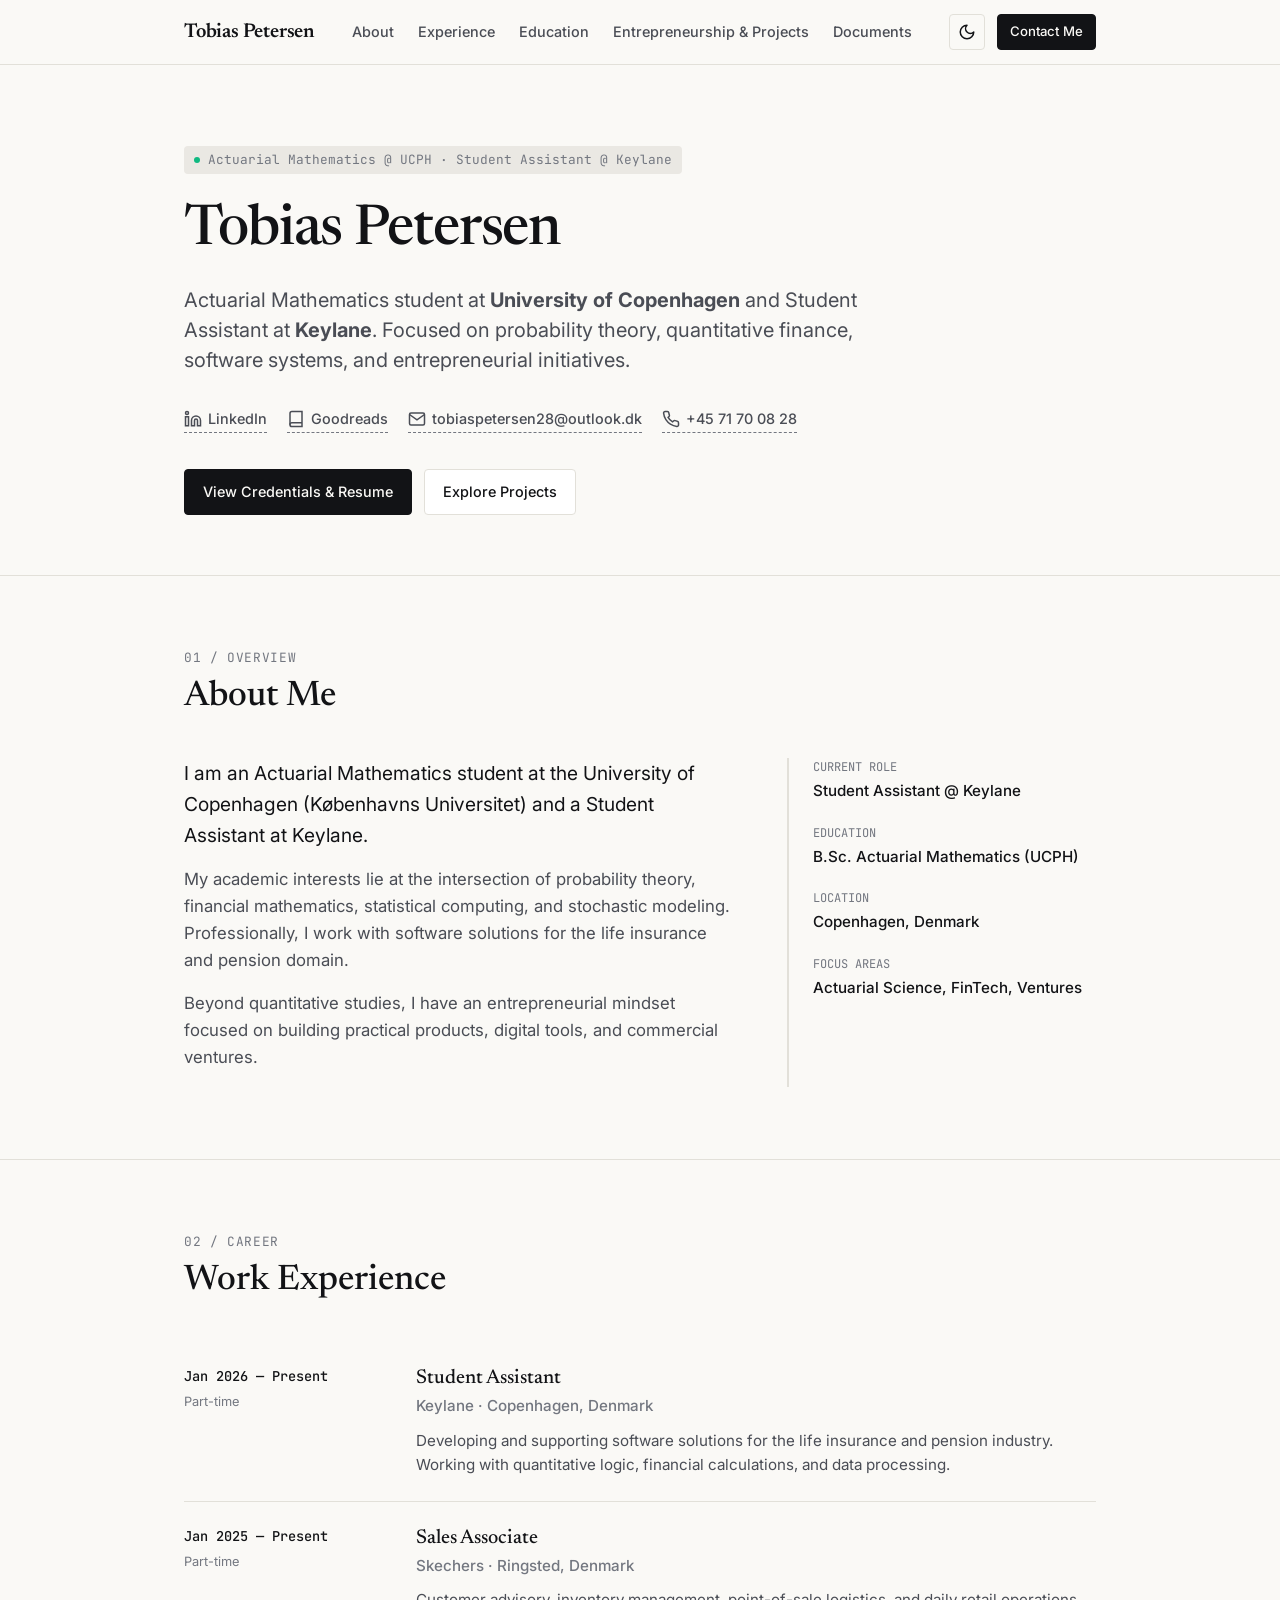
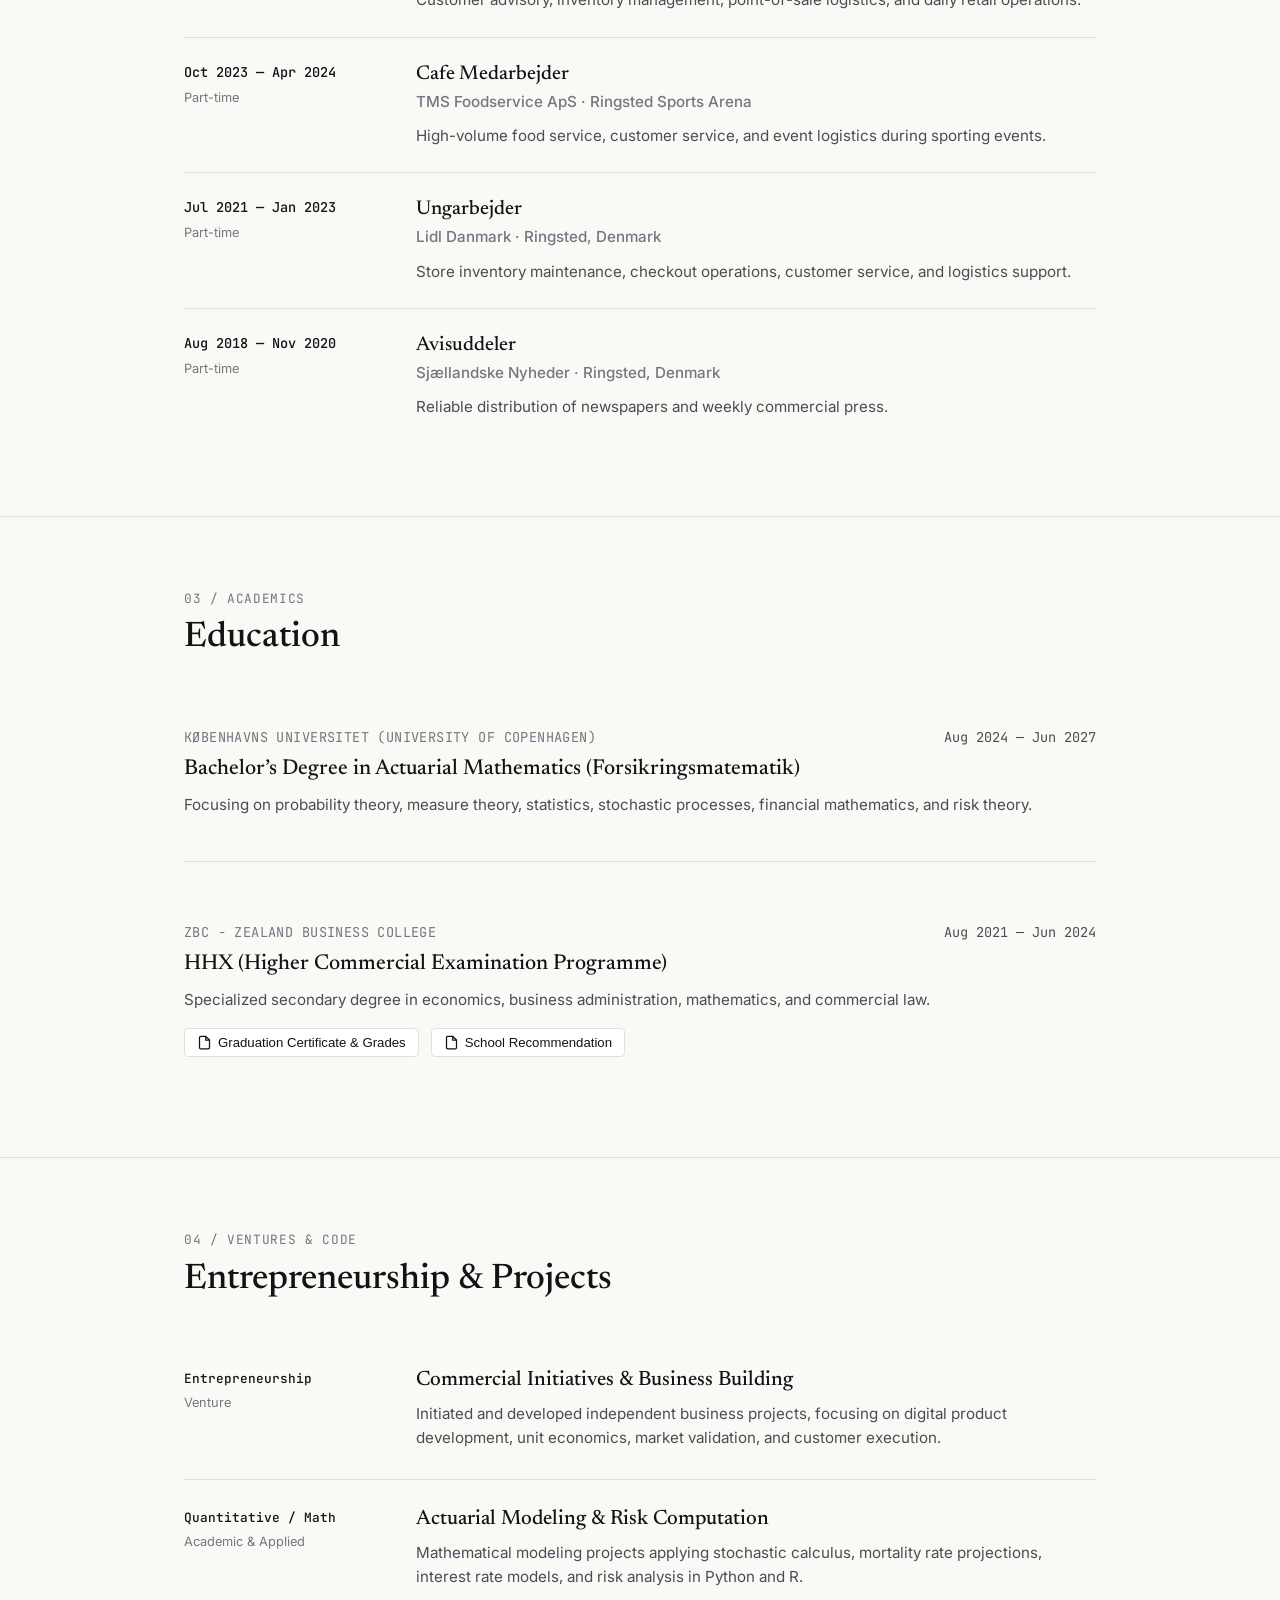
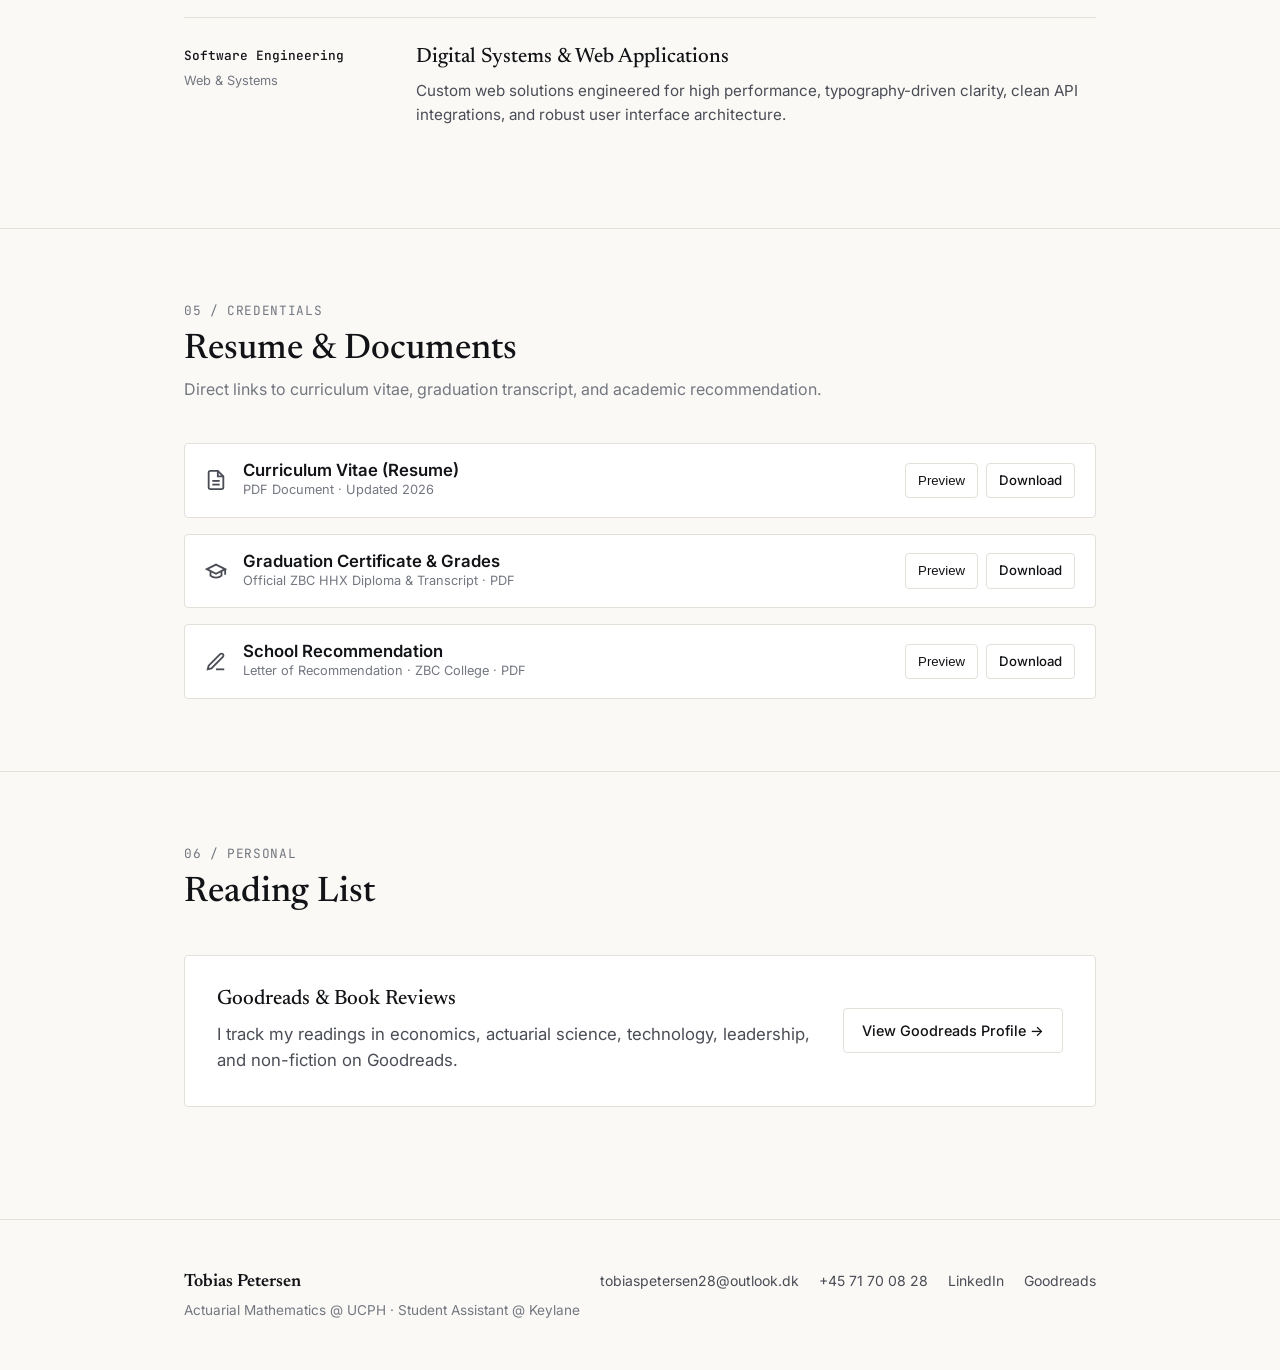
==== index.html @ 01fec4d8 "Build editorial personal website for Tobias Petersen" ====
<!DOCTYPE html>
<html lang="en" data-theme="light">
<head>
  <meta charset="UTF-8">
  <meta name="viewport" content="width=device-width, initial-scale=1.0">
  <title>Tobias Petersen — Actuarial Mathematics & Software</title>
  <meta name="description" content="Personal website of Tobias Petersen, Actuarial Mathematics student at University of Copenhagen and Student Assistant at Keylane.">
  
  <!-- Google Fonts: Inter for clean readable body/UI, Newsreader for editorial serif titles -->
  <link rel="preconnect" href="https://fonts.googleapis.com">
  <link rel="preconnect" href="https://fonts.gstatic.com" crossorigin>
  <link href="https://fonts.googleapis.com/css2?family=Inter:wght@300;400;500;600;700&family=Newsreader:ital,opsz,wght@0,6..72,400;0,6..72,500;1,6..72,400&family=JetBrains+Mono:wght@400;500&display=swap" rel="stylesheet">
  
  <link rel="stylesheet" href="styles.css">
</head>
<body>

  <!-- Navigation Bar -->
  <header class="site-header">
    <div class="container header-container">
      <a href="#hero" class="site-logo">Tobias Petersen</a>
      
      <nav class="site-nav">
        <a href="#about">About</a>
        <a href="#experience">Experience</a>
        <a href="#education">Education</a>
        <a href="#projects">Entrepreneurship &amp; Projects</a>
        <a href="#documents">Documents</a>
      </nav>

      <div class="header-actions">
        <button id="theme-toggle" class="btn-theme-toggle" aria-label="Toggle theme">
          <svg class="sun-icon" xmlns="http://www.w3.org/2000/svg" width="18" height="18" viewBox="0 0 24 24" fill="none" stroke="currentColor" stroke-width="2" stroke-linecap="round" stroke-linejoin="round"><circle cx="12" cy="12" r="4"/><path d="M12 2v2"/><path d="M12 20v2"/><path d="m4.93 4.93 1.41 1.41"/><path d="m17.66 17.66 1.41 1.41"/><path d="M2 12h2"/><path d="M20 12h2"/><path d="m6.34 17.66-1.41 1.41"/><path d="m19.07 4.93-1.41 1.41"/></svg>
          <svg class="moon-icon" xmlns="http://www.w3.org/2000/svg" width="18" height="18" viewBox="0 0 24 24" fill="none" stroke="currentColor" stroke-width="2" stroke-linecap="round" stroke-linejoin="round"><path d="M12 3a6 6 0 0 0 9 9 9 9 0 1 1-9-9Z"/></svg>
        </button>
        <a href="mailto:tobiaspetersen28@outlook.dk" class="btn btn-primary btn-sm">Contact Me</a>
      </div>
    </div>
  </header>

  <main>
    <!-- Hero Section -->
    <section id="hero" class="hero-section">
      <div class="container">
        <div class="hero-content">
          <div class="status-pill">
            <span class="status-dot"></span>
            Actuarial Mathematics @ UCPH · Student Assistant @ Keylane
          </div>
          <h1 class="hero-title">Tobias Petersen</h1>
          <p class="hero-subtitle">
            Actuarial Mathematics student at <strong>University of Copenhagen</strong> and Student Assistant at <strong>Keylane</strong>. 
            Focused on probability theory, quantitative finance, software systems, and entrepreneurial initiatives.
          </p>

          <div class="hero-links">
            <a href="https://www.linkedin.com/in/tap2005/" target="_blank" rel="noopener" class="link-item">
              <svg width="18" height="18" viewBox="0 0 24 24" fill="none" stroke="currentColor" stroke-width="2"><path d="M16 8a6 6 0 0 1 6 6v7h-4v-7a2 2 0 0 0-2-2 2 2 0 0 0-2 2v7h-4v-7a6 6 0 0 1 6-6z"/><rect x="2" y="9" width="4" height="12"/><circle cx="4" cy="4" r="2"/></svg>
              <span>LinkedIn</span>
            </a>
            <a href="https://www.goodreads.com/user/show/187168328-tobias-petersen" target="_blank" rel="noopener" class="link-item">
              <svg width="18" height="18" viewBox="0 0 24 24" fill="none" stroke="currentColor" stroke-width="2"><path d="M4 19.5A2.5 2.5 0 0 1 6.5 17H20"/><path d="M6.5 2H20v20H6.5A2.5 2.5 0 0 1 4 19.5v-15A2.5 2.5 0 0 1 6.5 2z"/></svg>
              <span>Goodreads</span>
            </a>
            <a href="mailto:tobiaspetersen28@outlook.dk" class="link-item">
              <svg width="18" height="18" viewBox="0 0 24 24" fill="none" stroke="currentColor" stroke-width="2"><path d="M4 4h16c1.1 0 2 .9 2 2v12c0 1.1-.9 2-2 2H4c-1.1 0-2-.9-2-2V6c0-1.1.9-2 2-2z"/><polyline points="22,6 12,13 2,6"/></svg>
              <span>tobiaspetersen28@outlook.dk</span>
            </a>
            <a href="tel:+4571700828" class="link-item">
              <svg width="18" height="18" viewBox="0 0 24 24" fill="none" stroke="currentColor" stroke-width="2"><path d="M22 16.92v3a2 2 0 0 1-2.18 2 19.79 19.79 0 0 1-8.63-3.07 19.5 19.5 0 0 1-6-6 19.79 19.79 0 0 1-3.07-8.67A2 2 0 0 1 4.11 2h3a2 2 0 0 1 2 1.72 12.84 12.84 0 0 0 .7 2.81 2 2 0 0 1-.45 2.11L8.09 9.91a16 16 0 0 0 6 6l1.27-1.27a2 2 0 0 1 2.11-.45 12.84 12.84 0 0 0 2.81.7A2 2 0 0 1 22 16.92z"/></svg>
              <span>+45 71 70 08 28</span>
            </a>
          </div>

          <div class="hero-actions">
            <a href="#documents" class="btn btn-primary">View Credentials &amp; Resume</a>
            <a href="#projects" class="btn btn-secondary">Explore Projects</a>
          </div>
        </div>
      </div>
    </section>

    <!-- About Section -->
    <section id="about" class="section border-top">
      <div class="container">
        <div class="section-header">
          <span class="section-label">01 / Overview</span>
          <h2 class="section-title">About Me</h2>
        </div>
        <div class="about-grid">
          <div class="about-text">
            <p class="lead">
              I am an Actuarial Mathematics student at the University of Copenhagen (Københavns Universitet) and a Student Assistant at Keylane.
            </p>
            <p>
              My academic interests lie at the intersection of probability theory, financial mathematics, statistical computing, and stochastic modeling. Professionally, I work with software solutions for the life insurance and pension domain.
            </p>
            <p>
              Beyond quantitative studies, I have an entrepreneurial mindset focused on building practical products, digital tools, and commercial ventures.
            </p>
          </div>
          <div class="about-highlights">
            <div class="highlight-item">
              <span class="highlight-label">Current Role</span>
              <span class="highlight-value">Student Assistant @ Keylane</span>
            </div>
            <div class="highlight-item">
              <span class="highlight-label">Education</span>
              <span class="highlight-value">B.Sc. Actuarial Mathematics (UCPH)</span>
            </div>
            <div class="highlight-item">
              <span class="highlight-label">Location</span>
              <span class="highlight-value">Copenhagen, Denmark</span>
            </div>
            <div class="highlight-item">
              <span class="highlight-label">Focus Areas</span>
              <span class="highlight-value">Actuarial Science, FinTech, Ventures</span>
            </div>
          </div>
        </div>
      </div>
    </section>

    <!-- Experience Section -->
    <section id="experience" class="section border-top">
      <div class="container">
        <div class="section-header">
          <span class="section-label">02 / Career</span>
          <h2 class="section-title">Work Experience</h2>
        </div>

        <div class="timeline">
          
          <div class="timeline-item">
            <div class="timeline-meta">
              <span class="timeline-date">Jan 2026 — Present</span>
              <span class="timeline-type">Part-time</span>
            </div>
            <div class="timeline-content">
              <h3 class="timeline-role">Student Assistant</h3>
              <div class="timeline-company">Keylane · Copenhagen, Denmark</div>
              <p class="timeline-desc">
                Developing and supporting software solutions for the life insurance and pension industry. Working with quantitative logic, financial calculations, and data processing.
              </p>
            </div>
          </div>

          <div class="timeline-item">
            <div class="timeline-meta">
              <span class="timeline-date">Jan 2025 — Present</span>
              <span class="timeline-type">Part-time</span>
            </div>
            <div class="timeline-content">
              <h3 class="timeline-role">Sales Associate</h3>
              <div class="timeline-company">Skechers · Ringsted, Denmark</div>
              <p class="timeline-desc">
                Customer advisory, inventory management, point-of-sale logistics, and daily retail operations.
              </p>
            </div>
          </div>

          <div class="timeline-item">
            <div class="timeline-meta">
              <span class="timeline-date">Oct 2023 — Apr 2024</span>
              <span class="timeline-type">Part-time</span>
            </div>
            <div class="timeline-content">
              <h3 class="timeline-role">Cafe Medarbejder</h3>
              <div class="timeline-company">TMS Foodservice ApS · Ringsted Sports Arena</div>
              <p class="timeline-desc">
                High-volume food service, customer service, and event logistics during sporting events.
              </p>
            </div>
          </div>

          <div class="timeline-item">
            <div class="timeline-meta">
              <span class="timeline-date">Jul 2021 — Jan 2023</span>
              <span class="timeline-type">Part-time</span>
            </div>
            <div class="timeline-content">
              <h3 class="timeline-role">Ungarbejder</h3>
              <div class="timeline-company">Lidl Danmark · Ringsted, Denmark</div>
              <p class="timeline-desc">
                Store inventory maintenance, checkout operations, customer service, and logistics support.
              </p>
            </div>
          </div>

          <div class="timeline-item">
            <div class="timeline-meta">
              <span class="timeline-date">Aug 2018 — Nov 2020</span>
              <span class="timeline-type">Part-time</span>
            </div>
            <div class="timeline-content">
              <h3 class="timeline-role">Avisuddeler</h3>
              <div class="timeline-company">Sjællandske Nyheder · Ringsted, Denmark</div>
              <p class="timeline-desc">
                Reliable distribution of newspapers and weekly commercial press.
              </p>
            </div>
          </div>

        </div>
      </div>
    </section>

    <!-- Education Section -->
    <section id="education" class="section border-top">
      <div class="container">
        <div class="section-header">
          <span class="section-label">03 / Academics</span>
          <h2 class="section-title">Education</h2>
        </div>

        <div class="education-grid">
          
          <div class="edu-card">
            <div class="edu-header">
              <div class="edu-institution">Københavns Universitet (University of Copenhagen)</div>
              <span class="edu-date">Aug 2024 — Jun 2027</span>
            </div>
            <h3 class="edu-degree">Bachelor’s Degree in Actuarial Mathematics (Forsikringsmatematik)</h3>
            <p class="edu-desc">
              Focusing on probability theory, measure theory, statistics, stochastic processes, financial mathematics, and risk theory.
            </p>
          </div>

          <div class="edu-card">
            <div class="edu-header">
              <div class="edu-institution">ZBC - Zealand Business College</div>
              <span class="edu-date">Aug 2021 — Jun 2024</span>
            </div>
            <h3 class="edu-degree">HHX (Higher Commercial Examination Programme)</h3>
            <p class="edu-desc">
              Specialized secondary degree in economics, business administration, mathematics, and commercial law.
            </p>
            <div class="edu-attachments">
              <button onclick="openDocumentModal('graduation-certificate')" class="doc-badge">
                <svg width="15" height="15" viewBox="0 0 24 24" fill="none" stroke="currentColor" stroke-width="2"><path d="M14 2H6a2 2 0 0 0-2 2v16a2 2 0 0 0 2 2h12a2 2 0 0 0 2-2V8z"/><polyline points="14 2 14 8 20 8"/></svg>
                <span>Graduation Certificate &amp; Grades</span>
              </button>
              <button onclick="openDocumentModal('school-recommendation')" class="doc-badge">
                <svg width="15" height="15" viewBox="0 0 24 24" fill="none" stroke="currentColor" stroke-width="2"><path d="M14 2H6a2 2 0 0 0-2 2v16a2 2 0 0 0 2 2h12a2 2 0 0 0 2-2V8z"/><polyline points="14 2 14 8 20 8"/></svg>
                <span>School Recommendation</span>
              </button>
            </div>
          </div>

        </div>
      </div>
    </section>

    <!-- Entrepreneurship & Projects Section -->
    <section id="projects" class="section border-top">
      <div class="container">
        <div class="section-header">
          <span class="section-label">04 / Ventures &amp; Code</span>
          <h2 class="section-title">Entrepreneurship &amp; Projects</h2>
        </div>

        <div class="projects-list">
          
          <article class="project-row">
            <div class="project-meta">
              <span class="project-tag">Entrepreneurship</span>
              <span class="project-year">Venture</span>
            </div>
            <div class="project-body">
              <h3 class="project-title">Commercial Initiatives &amp; Business Building</h3>
              <p class="project-desc">
                Initiated and developed independent business projects, focusing on digital product development, unit economics, market validation, and customer execution.
              </p>
            </div>
          </article>

          <article class="project-row">
            <div class="project-meta">
              <span class="project-tag">Quantitative / Math</span>
              <span class="project-year">Academic &amp; Applied</span>
            </div>
            <div class="project-body">
              <h3 class="project-title">Actuarial Modeling &amp; Risk Computation</h3>
              <p class="project-desc">
                Mathematical modeling projects applying stochastic calculus, mortality rate projections, interest rate models, and risk analysis in Python and R.
              </p>
            </div>
          </article>

          <article class="project-row">
            <div class="project-meta">
              <span class="project-tag">Software Engineering</span>
              <span class="project-year">Web &amp; Systems</span>
            </div>
            <div class="project-body">
              <h3 class="project-title">Digital Systems &amp; Web Applications</h3>
              <p class="project-desc">
                Custom web solutions engineered for high performance, typography-driven clarity, clean API integrations, and robust user interface architecture.
              </p>
            </div>
          </article>

        </div>
      </div>
    </section>

    <!-- Documents & Downloads Section -->
    <section id="documents" class="section border-top">
      <div class="container">
        <div class="section-header">
          <span class="section-label">05 / Credentials</span>
          <h2 class="section-title">Resume &amp; Documents</h2>
          <p class="section-subtitle">Direct links to curriculum vitae, graduation transcript, and academic recommendation.</p>
        </div>

        <div class="documents-grid">
          
          <div class="document-item">
            <div class="doc-icon">
              <svg width="22" height="22" viewBox="0 0 24 24" fill="none" stroke="currentColor" stroke-width="2"><path d="M14 2H6a2 2 0 0 0-2 2v16a2 2 0 0 0 2 2h12a2 2 0 0 0 2-2V8z"/><polyline points="14 2 14 8 20 8"/><line x1="16" y1="13" x2="8" y2="13"/><line x1="16" y1="17" x2="8" y2="17"/></svg>
            </div>
            <div class="doc-info">
              <h3 class="doc-title">Curriculum Vitae (Resume)</h3>
              <p class="doc-meta">PDF Document · Updated 2026</p>
            </div>
            <div class="doc-actions">
              <button onclick="openDocumentModal('resume')" class="btn btn-secondary btn-sm">Preview</button>
              <a href="documents/resume.pdf" download class="btn btn-outline btn-sm">Download</a>
            </div>
          </div>

          <div class="document-item">
            <div class="doc-icon">
              <svg width="22" height="22" viewBox="0 0 24 24" fill="none" stroke="currentColor" stroke-width="2"><path d="M22 10v6M2 10l10-5 10 5-10 5z"/><path d="M6 12v5c3 3 9 3 12 0v-5"/></svg>
            </div>
            <div class="doc-info">
              <h3 class="doc-title">Graduation Certificate &amp; Grades</h3>
              <p class="doc-meta">Official ZBC HHX Diploma &amp; Transcript · PDF</p>
            </div>
            <div class="doc-actions">
              <button onclick="openDocumentModal('graduation-certificate')" class="btn btn-secondary btn-sm">Preview</button>
              <a href="documents/graduation-certificate.pdf" download class="btn btn-outline btn-sm">Download</a>
            </div>
          </div>

          <div class="document-item">
            <div class="doc-icon">
              <svg width="22" height="22" viewBox="0 0 24 24" fill="none" stroke="currentColor" stroke-width="2"><path d="M12 20h9"/><path d="M16.5 3.5a2.121 2.121 0 0 1 3 3L7 19l-4 1 1-4L16.5 3.5z"/></svg>
            </div>
            <div class="doc-info">
              <h3 class="doc-title">School Recommendation</h3>
              <p class="doc-meta">Letter of Recommendation · ZBC College · PDF</p>
            </div>
            <div class="doc-actions">
              <button onclick="openDocumentModal('school-recommendation')" class="btn btn-secondary btn-sm">Preview</button>
              <a href="documents/recommendation.pdf" download class="btn btn-outline btn-sm">Download</a>
            </div>
          </div>

        </div>
      </div>
    </section>

    <!-- Reading / Goodreads Section -->
    <section id="reading" class="section border-top">
      <div class="container">
        <div class="section-header">
          <span class="section-label">06 / Personal</span>
          <h2 class="section-title">Reading List</h2>
        </div>
        <div class="reading-box">
          <div class="reading-content">
            <h3 class="reading-heading">Goodreads &amp; Book Reviews</h3>
            <p>
              I track my readings in economics, actuarial science, technology, leadership, and non-fiction on Goodreads.
            </p>
          </div>
          <a href="https://www.goodreads.com/user/show/187168328-tobias-petersen" target="_blank" rel="noopener" class="btn btn-secondary">
            View Goodreads Profile &rarr;
          </a>
        </div>
      </div>
    </section>
  </main>

  <!-- Footer -->
  <footer class="site-footer border-top">
    <div class="container footer-container">
      <div class="footer-left">
        <span class="footer-brand">Tobias Petersen</span>
        <span class="footer-sub">Actuarial Mathematics @ UCPH · Student Assistant @ Keylane</span>
      </div>
      <div class="footer-right">
        <a href="mailto:tobiaspetersen28@outlook.dk">tobiaspetersen28@outlook.dk</a>
        <a href="tel:+4571700828">+45 71 70 08 28</a>
        <a href="https://www.linkedin.com/in/tap2005/" target="_blank" rel="noopener">LinkedIn</a>
        <a href="https://www.goodreads.com/user/show/187168328-tobias-petersen" target="_blank" rel="noopener">Goodreads</a>
      </div>
    </div>
  </footer>

  <!-- Document Preview Modal -->
  <div id="document-modal" class="modal" aria-hidden="true">
    <div class="modal-overlay" onclick="closeDocumentModal()"></div>
    <div class="modal-content">
      <div class="modal-header">
        <h3 id="modal-title" class="modal-title">Document Preview</h3>
        <button onclick="closeDocumentModal()" class="modal-close" aria-label="Close modal">&times;</button>
      </div>
      <div class="modal-body">
        <div id="modal-viewer" class="modal-viewer">
          <!-- Dynamically populated iframe or preview message -->
        </div>
      </div>
      <div class="modal-footer">
        <a id="modal-download-btn" href="#" download class="btn btn-primary btn-sm">Download PDF</a>
        <button onclick="closeDocumentModal()" class="btn btn-secondary btn-sm">Close</button>
      </div>
    </div>
  </div>

  <script src="main.js"></script>
</body>
</html>
---- styles.css ----
/* ==========================================================================
   Tobias Petersen — Personal Website Styles
   Editorial / Minimalist Aesthetic System
   Strictly no gradients, no purple hues, no heavy card grids.
   ========================================================================== */

:root {
  /* Color Palette — Light Mode (Warm, clean editorial paper theme) */
  --bg-primary: #FAF9F6;
  --bg-surface: #FFFFFF;
  --bg-hover: #F0EEEA;
  
  --text-primary: #121316;
  --text-secondary: #4A4D55;
  --text-muted: #737780;
  
  --border-color: #E2E0D9;
  --border-strong: #121316;
  
  --accent-color: #121316;
  --accent-bg: #EAE8E3;

  /* Typography */
  --font-sans: 'Inter', -apple-system, BlinkMacSystemFont, "Segoe UI", Roboto, sans-serif;
  --font-serif: 'Newsreader', Georgia, serif;
  --font-mono: 'JetBrains Mono', monospace;

  /* Transitions & Radii */
  --radius-sm: 4px;
  --radius-md: 6px;
  --transition-fast: 0.15s ease;
}

[data-theme="dark"] {
  /* Color Palette — Dark Mode (Deep charcoal slate theme) */
  --bg-primary: #0F1012;
  --bg-surface: #17191C;
  --bg-hover: #212429;
  
  --text-primary: #F3F4F6;
  --text-secondary: #9CA3AF;
  --text-muted: #6B7280;
  
  --border-color: #272A30;
  --border-strong: #E5E7EB;
  
  --accent-color: #FFFFFF;
  --accent-bg: #272A30;
}

/* Reset & Base Setup */
*, *::before, *::after {
  box-sizing: border-box;
  margin: 0;
  padding: 0;
}

html {
  scroll-behavior: smooth;
  font-size: 16px;
}

body {
  background-color: var(--bg-primary);
  color: var(--text-primary);
  font-family: var(--font-sans);
  line-height: 1.6;
  -webkit-font-smoothing: antialiased;
  -moz-osx-font-smoothing: grayscale;
}

/* Layout Container */
.container {
  max-width: 960px;
  margin: 0 auto;
  padding: 0 24px;
}

/* Typography Base */
h1, h2, h3, h4 {
  font-family: var(--font-serif);
  color: var(--text-primary);
  font-weight: 500;
  line-height: 1.2;
}

p {
  color: var(--text-secondary);
  font-size: 1.05rem;
}

a {
  color: inherit;
  text-decoration: none;
  transition: color var(--transition-fast);
}

/* Site Header */
.site-header {
  position: sticky;
  top: 0;
  z-index: 100;
  background-color: var(--bg-primary);
  border-bottom: 1px solid var(--border-color);
  backdrop-filter: blur(8px);
}

.header-container {
  display: flex;
  align-items: center;
  justify-content: space-between;
  height: 64px;
}

.site-logo {
  font-family: var(--font-serif);
  font-size: 1.25rem;
  font-weight: 600;
  letter-spacing: -0.01em;
}

.site-nav {
  display: flex;
  gap: 24px;
}

.site-nav a {
  font-size: 0.9rem;
  font-weight: 500;
  color: var(--text-secondary);
}

.site-nav a:hover {
  color: var(--text-primary);
}

.header-actions {
  display: flex;
  align-items: center;
  gap: 12px;
}

.btn-theme-toggle {
  background: none;
  border: 1px solid var(--border-color);
  border-radius: var(--radius-sm);
  color: var(--text-primary);
  width: 36px;
  height: 36px;
  display: flex;
  align-items: center;
  justify-content: center;
  cursor: pointer;
  transition: background-color var(--transition-fast);
}

.btn-theme-toggle:hover {
  background-color: var(--bg-hover);
}

[data-theme="light"] .moon-icon { display: block; }
[data-theme="light"] .sun-icon { display: none; }
[data-theme="dark"] .sun-icon { display: block; }
[data-theme="dark"] .moon-icon { display: none; }

/* Buttons */
.btn {
  display: inline-flex;
  align-items: center;
  justify-content: center;
  padding: 10px 18px;
  font-size: 0.9rem;
  font-weight: 500;
  border-radius: var(--radius-sm);
  cursor: pointer;
  transition: all var(--transition-fast);
  text-decoration: none;
  gap: 8px;
}

.btn-sm {
  padding: 6px 12px;
  font-size: 0.825rem;
}

.btn-primary {
  background-color: var(--text-primary);
  color: var(--bg-primary);
  border: 1px solid var(--text-primary);
}

.btn-primary:hover {
  opacity: 0.9;
}

.btn-secondary {
  background-color: var(--bg-surface);
  color: var(--text-primary);
  border: 1px solid var(--border-color);
}

.btn-secondary:hover {
  background-color: var(--bg-hover);
  border-color: var(--text-muted);
}

.btn-outline {
  background: transparent;
  color: var(--text-primary);
  border: 1px solid var(--border-color);
}

.btn-outline:hover {
  border-color: var(--text-primary);
}

/* Hero Section */
.hero-section {
  padding: 80px 0 60px 0;
}

.status-pill {
  display: inline-flex;
  align-items: center;
  gap: 8px;
  font-family: var(--font-mono);
  font-size: 0.8rem;
  color: var(--text-muted);
  background-color: var(--accent-bg);
  padding: 4px 10px;
  border-radius: var(--radius-sm);
  margin-bottom: 24px;
}

.status-dot {
  width: 6px;
  height: 6px;
  border-radius: 50%;
  background-color: #10B981;
}

.hero-title {
  font-size: 3.5rem;
  font-weight: 500;
  letter-spacing: -0.02em;
  margin-bottom: 20px;
}

.hero-subtitle {
  font-size: 1.25rem;
  color: var(--text-secondary);
  max-width: 680px;
  line-height: 1.5;
  margin-bottom: 32px;
}

.hero-links {
  display: flex;
  flex-wrap: wrap;
  gap: 20px;
  margin-bottom: 36px;
}

.link-item {
  display: inline-flex;
  align-items: center;
  gap: 6px;
  font-size: 0.9rem;
  font-weight: 500;
  color: var(--text-secondary);
  border-bottom: 1px dashed var(--text-muted);
  padding-bottom: 2px;
}

.link-item:hover {
  color: var(--text-primary);
  border-bottom-style: solid;
}

.hero-actions {
  display: flex;
  gap: 12px;
}

/* Sections General */
.section {
  padding: 72px 0;
}

.border-top {
  border-top: 1px solid var(--border-color);
}

.section-header {
  margin-bottom: 40px;
}

.section-label {
  font-family: var(--font-mono);
  font-size: 0.8rem;
  text-transform: uppercase;
  letter-spacing: 0.05em;
  color: var(--text-muted);
  display: block;
  margin-bottom: 8px;
}

.section-title {
  font-size: 2.2rem;
}

.section-subtitle {
  color: var(--text-muted);
  font-size: 1rem;
  margin-top: 6px;
}

/* About Grid */
.about-grid {
  display: grid;
  grid-template-columns: 1.8fr 1fr;
  gap: 48px;
}

.about-text .lead {
  font-size: 1.2rem;
  color: var(--text-primary);
  font-weight: 400;
  margin-bottom: 16px;
}

.about-text p {
  margin-bottom: 16px;
}

.about-highlights {
  border-left: 2px solid var(--border-color);
  padding-left: 24px;
  display: flex;
  flex-direction: column;
  gap: 20px;
}

.highlight-item {
  display: flex;
  flex-direction: column;
}

.highlight-label {
  font-family: var(--font-mono);
  font-size: 0.75rem;
  text-transform: uppercase;
  color: var(--text-muted);
}

.highlight-value {
  font-size: 0.95rem;
  font-weight: 500;
  color: var(--text-primary);
  margin-top: 2px;
}

/* Timeline (Work Experience) */
.timeline {
  display: flex;
  flex-direction: column;
}

.timeline-item {
  display: grid;
  grid-template-columns: 200px 1fr;
  gap: 32px;
  padding: 24px 0;
  border-bottom: 1px solid var(--border-color);
}

.timeline-item:last-child {
  border-bottom: none;
}

.timeline-meta {
  display: flex;
  flex-direction: column;
}

.timeline-date {
  font-family: var(--font-mono);
  font-size: 0.85rem;
  color: var(--text-primary);
  font-weight: 500;
}

.timeline-type {
  font-size: 0.8rem;
  color: var(--text-muted);
  margin-top: 4px;
}

.timeline-role {
  font-size: 1.25rem;
  font-weight: 500;
  margin-bottom: 4px;
}

.timeline-company {
  font-size: 0.95rem;
  font-weight: 500;
  color: var(--text-muted);
  margin-bottom: 10px;
}

.timeline-desc {
  font-size: 0.95rem;
}

/* Education Grid */
.education-grid {
  display: flex;
  flex-direction: column;
  gap: 32px;
}

.edu-card {
  padding: 28px 0;
  border-bottom: 1px solid var(--border-color);
}

.edu-card:last-child {
  border-bottom: none;
}

.edu-header {
  display: flex;
  justify-content: space-between;
  align-items: baseline;
  margin-bottom: 8px;
}

.edu-institution {
  font-family: var(--font-mono);
  font-size: 0.85rem;
  color: var(--text-muted);
  text-transform: uppercase;
  letter-spacing: 0.03em;
}

.edu-date {
  font-family: var(--font-mono);
  font-size: 0.85rem;
  color: var(--text-secondary);
}

.edu-degree {
  font-size: 1.35rem;
  margin-bottom: 10px;
}

.edu-desc {
  font-size: 0.95rem;
  margin-bottom: 16px;
}

.edu-attachments {
  display: flex;
  gap: 12px;
  flex-wrap: wrap;
}

.doc-badge {
  display: inline-flex;
  align-items: center;
  gap: 6px;
  font-size: 0.825rem;
  font-weight: 500;
  background-color: var(--bg-surface);
  border: 1px solid var(--border-color);
  padding: 6px 12px;
  border-radius: var(--radius-sm);
  cursor: pointer;
  color: var(--text-primary);
  transition: border-color var(--transition-fast);
}

.doc-badge:hover {
  border-color: var(--text-primary);
}

/* Projects Section (Minimal Editorial Rows) */
.projects-list {
  display: flex;
  flex-direction: column;
}

.project-row {
  display: grid;
  grid-template-columns: 200px 1fr;
  gap: 32px;
  padding: 28px 0;
  border-bottom: 1px solid var(--border-color);
}

.project-row:last-child {
  border-bottom: none;
}

.project-meta {
  display: flex;
  flex-direction: column;
}

.project-tag {
  font-family: var(--font-mono);
  font-size: 0.8rem;
  color: var(--text-primary);
  font-weight: 500;
}

.project-year {
  font-size: 0.8rem;
  color: var(--text-muted);
  margin-top: 4px;
}

.project-title {
  font-size: 1.3rem;
  margin-bottom: 8px;
}

.project-desc {
  font-size: 0.95rem;
}

/* Documents Grid */
.documents-grid {
  display: flex;
  flex-direction: column;
  gap: 16px;
}

.document-item {
  display: flex;
  align-items: center;
  justify-content: space-between;
  background-color: var(--bg-surface);
  border: 1px solid var(--border-color);
  padding: 16px 20px;
  border-radius: var(--radius-sm);
}

.doc-icon {
  color: var(--text-secondary);
  display: flex;
  align-items: center;
  margin-right: 16px;
}

.doc-info {
  flex-grow: 1;
}

.doc-title {
  font-size: 1.05rem;
  font-family: var(--font-sans);
  font-weight: 600;
}

.doc-meta {
  font-size: 0.8rem;
  color: var(--text-muted);
}

.doc-actions {
  display: flex;
  gap: 8px;
}

/* Reading Box */
.reading-box {
  display: flex;
  align-items: center;
  justify-content: space-between;
  background-color: var(--bg-surface);
  border: 1px solid var(--border-color);
  padding: 32px;
  border-radius: var(--radius-sm);
}

.reading-content {
  max-width: 600px;
}

.reading-heading {
  font-size: 1.3rem;
  margin-bottom: 8px;
}

/* Footer */
.site-footer {
  padding: 48px 0;
  margin-top: 40px;
}

.footer-container {
  display: flex;
  justify-content: space-between;
  align-items: baseline;
}

.footer-brand {
  font-family: var(--font-serif);
  font-size: 1.1rem;
  font-weight: 600;
  display: block;
}

.footer-sub {
  font-size: 0.85rem;
  color: var(--text-muted);
  display: block;
  margin-top: 4px;
}

.footer-right {
  display: flex;
  gap: 20px;
  font-size: 0.875rem;
  color: var(--text-secondary);
}

.footer-right a:hover {
  color: var(--text-primary);
}

/* Modal System */
.modal {
  position: fixed;
  top: 0;
  left: 0;
  width: 100vw;
  height: 100vh;
  display: none;
  align-items: center;
  justify-content: center;
  z-index: 1000;
}

.modal.active {
  display: flex;
}

.modal-overlay {
  position: absolute;
  top: 0;
  left: 0;
  width: 100%;
  height: 100%;
  background-color: rgba(0, 0, 0, 0.5);
  backdrop-filter: blur(4px);
}

.modal-content {
  position: relative;
  width: 90%;
  max-width: 760px;
  background-color: var(--bg-primary);
  border: 1px solid var(--border-color);
  border-radius: var(--radius-md);
  box-shadow: 0 20px 25px -5px rgba(0, 0, 0, 0.1);
  display: flex;
  flex-direction: column;
  max-height: 85vh;
  z-index: 1001;
}

.modal-header {
  display: flex;
  align-items: center;
  justify-content: space-between;
  padding: 16px 24px;
  border-bottom: 1px solid var(--border-color);
}

.modal-title {
  font-size: 1.1rem;
  font-family: var(--font-sans);
  font-weight: 600;
}

.modal-close {
  background: none;
  border: none;
  font-size: 1.5rem;
  color: var(--text-muted);
  cursor: pointer;
  line-height: 1;
}

.modal-close:hover {
  color: var(--text-primary);
}

.modal-body {
  padding: 24px;
  overflow-y: auto;
  min-height: 300px;
}

.modal-viewer iframe {
  width: 100%;
  height: 480px;
  border: 1px solid var(--border-color);
  border-radius: var(--radius-sm);
}

.modal-footer {
  padding: 16px 24px;
  border-top: 1px solid var(--border-color);
  display: flex;
  justify-content: flex-end;
  gap: 12px;
}

/* Responsive Rules */
@media (max-width: 768px) {
  .hero-title {
    font-size: 2.5rem;
  }
  
  .about-grid {
    grid-template-columns: 1fr;
    gap: 32px;
  }
  
  .timeline-item, .project-row {
    grid-template-columns: 1fr;
    gap: 8px;
  }

  .site-nav {
    display: none; /* Mobile nav menu can be toggled if needed */
  }

  .document-item {
    flex-direction: column;
    align-items: flex-start;
    gap: 16px;
  }

  .reading-box {
    flex-direction: column;
    align-items: flex-start;
    gap: 20px;
  }

  .footer-container {
    flex-direction: column;
    gap: 20px;
  }
}
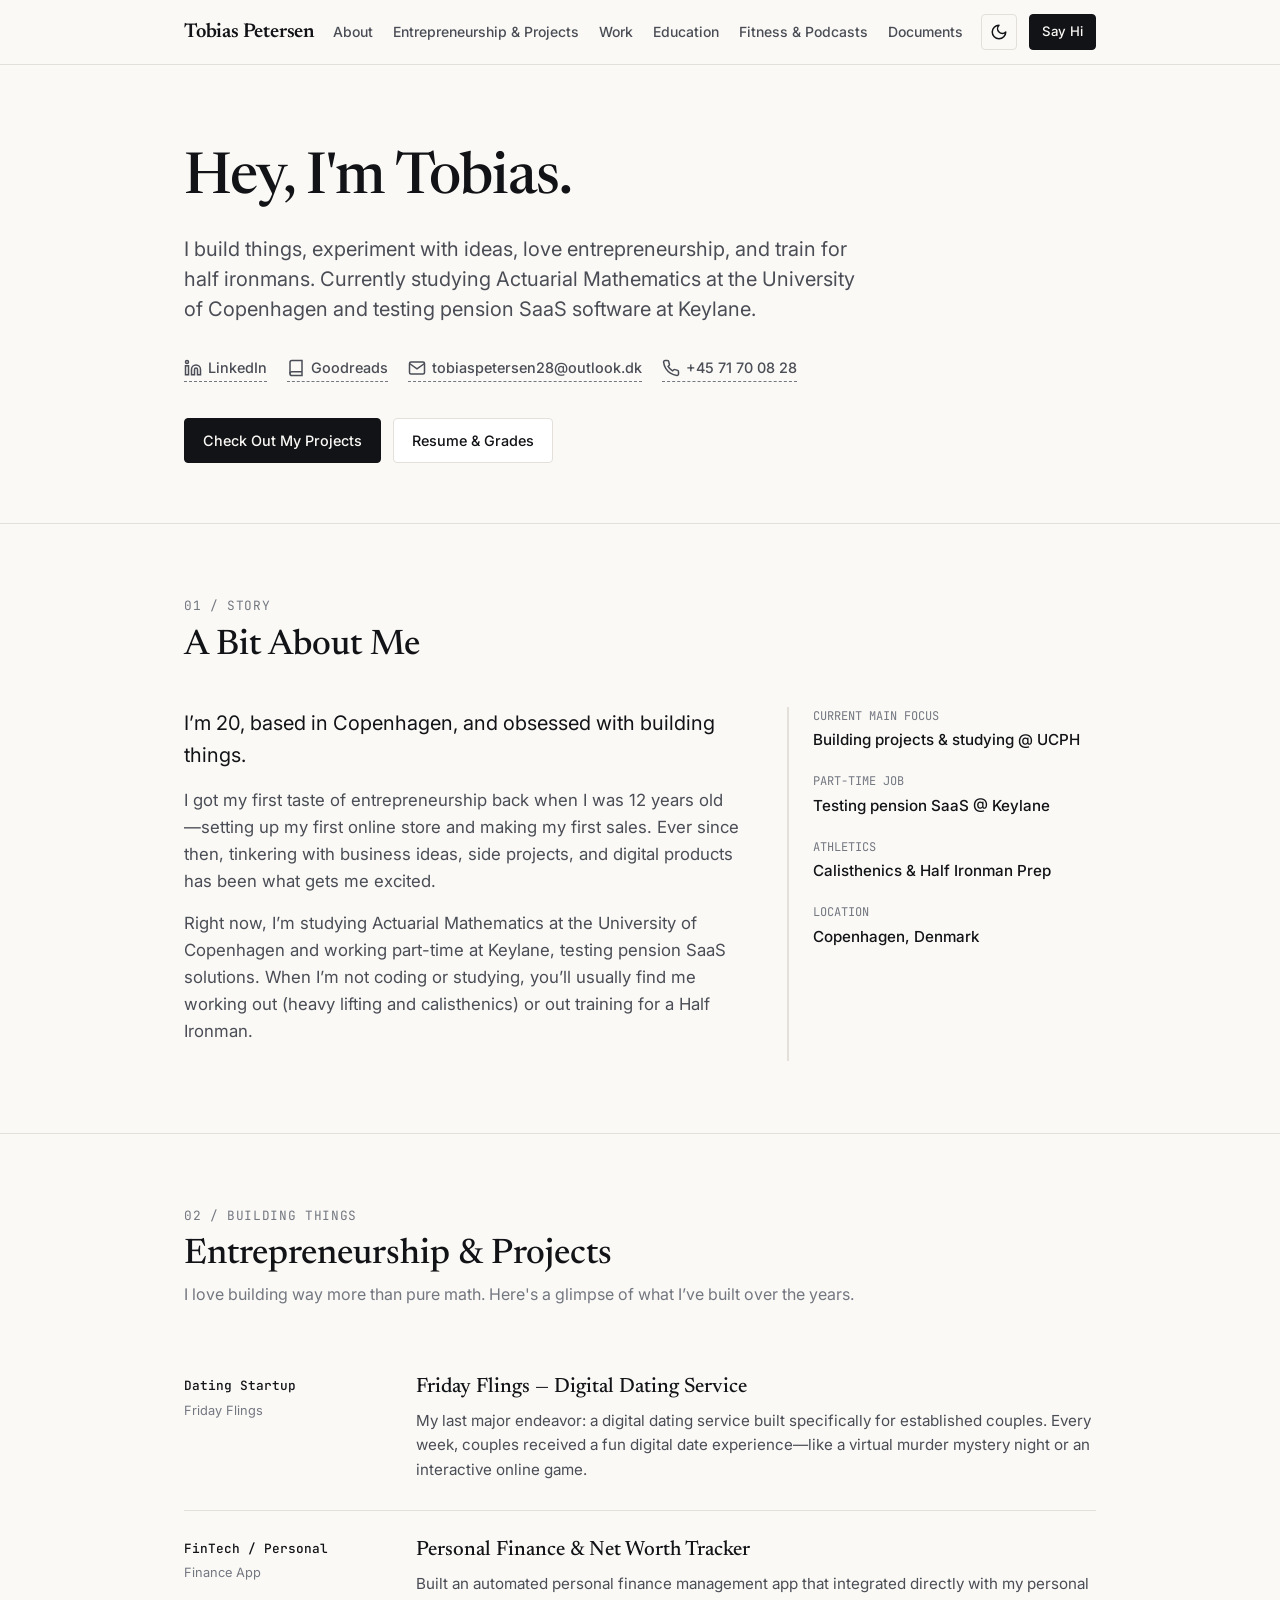
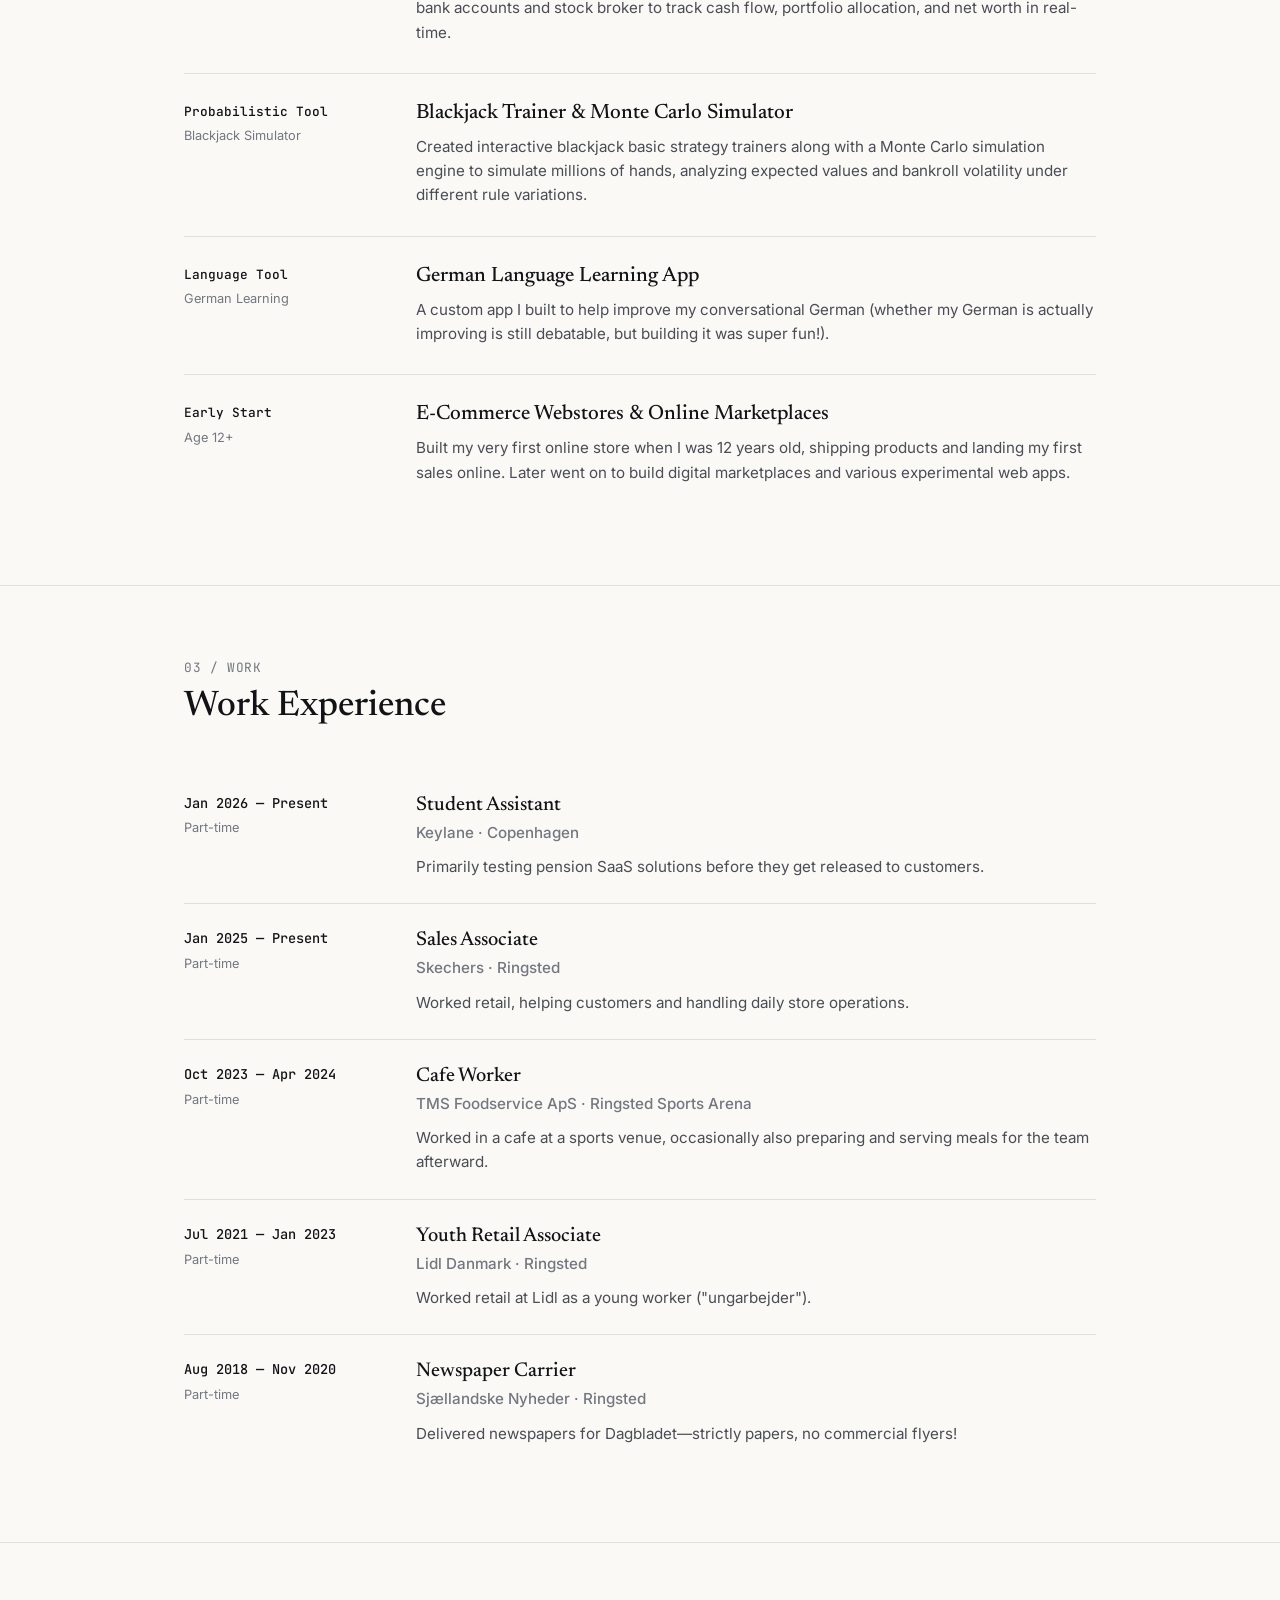
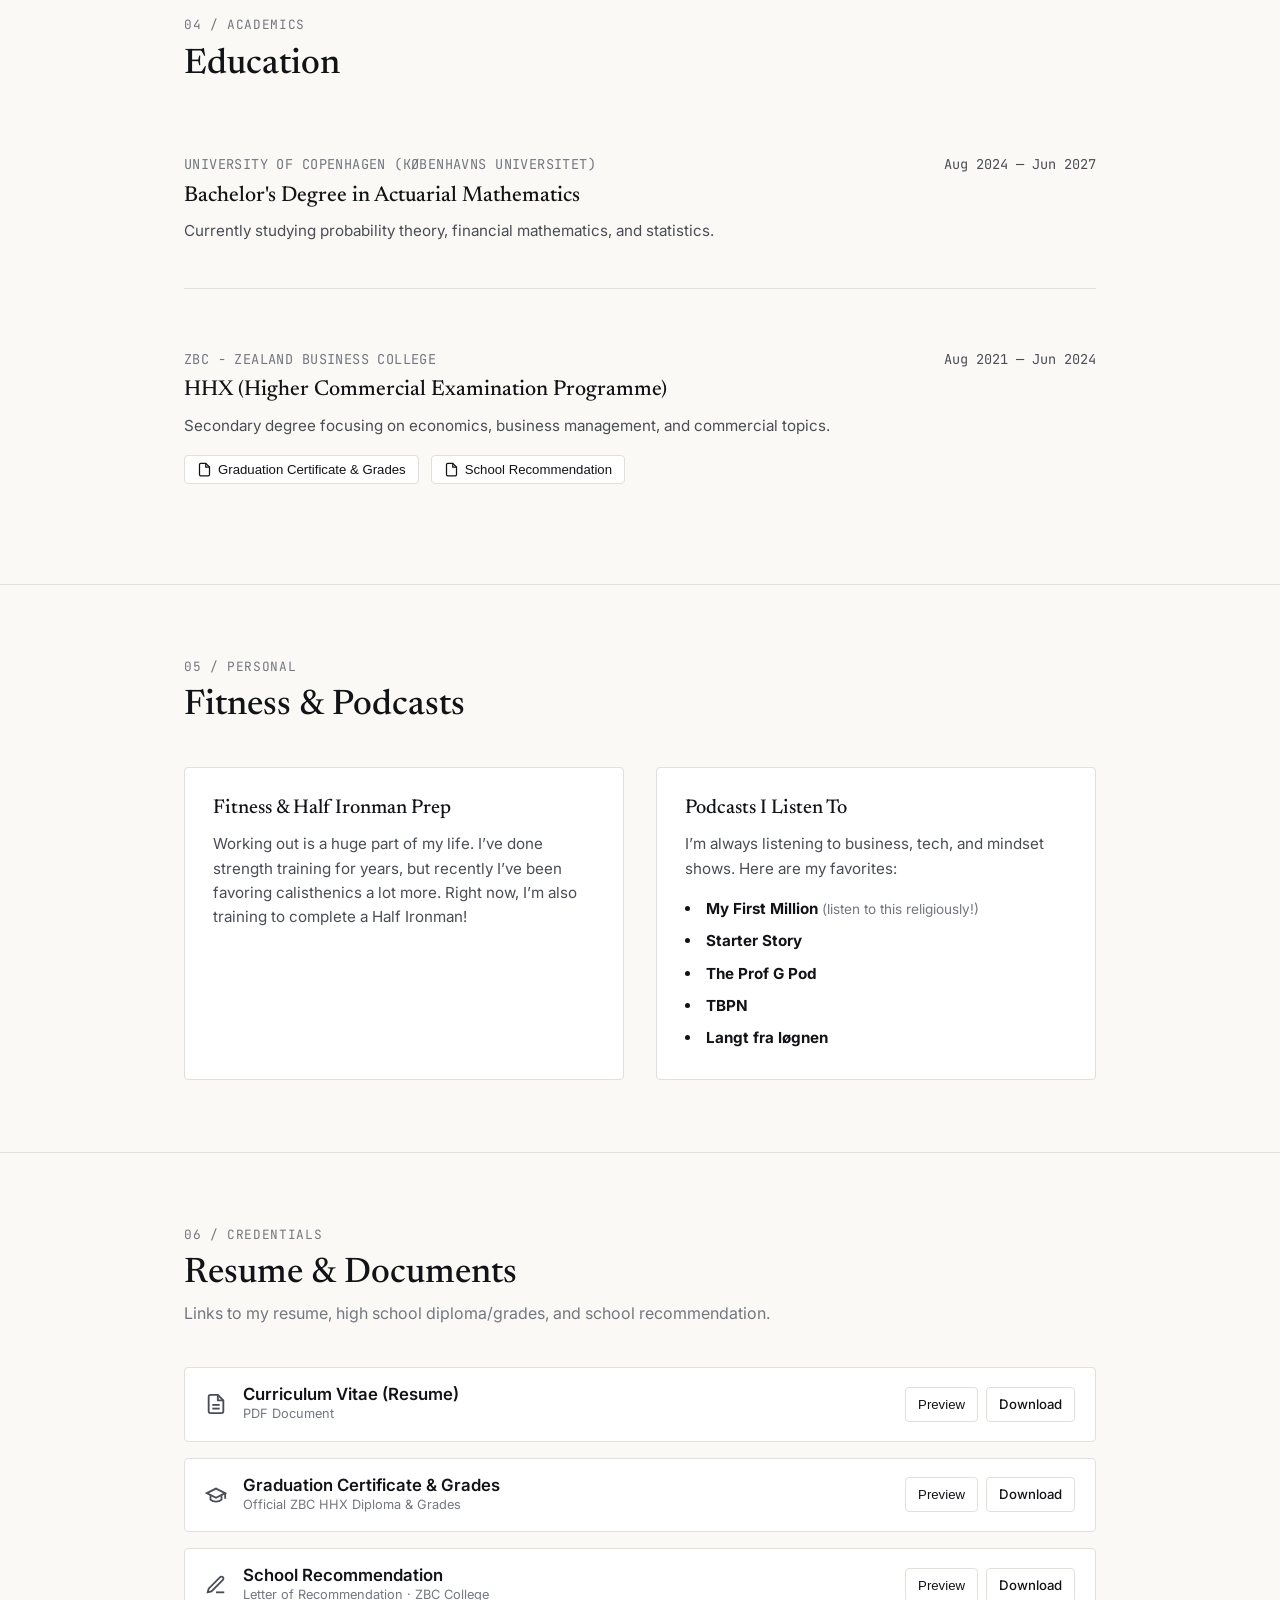
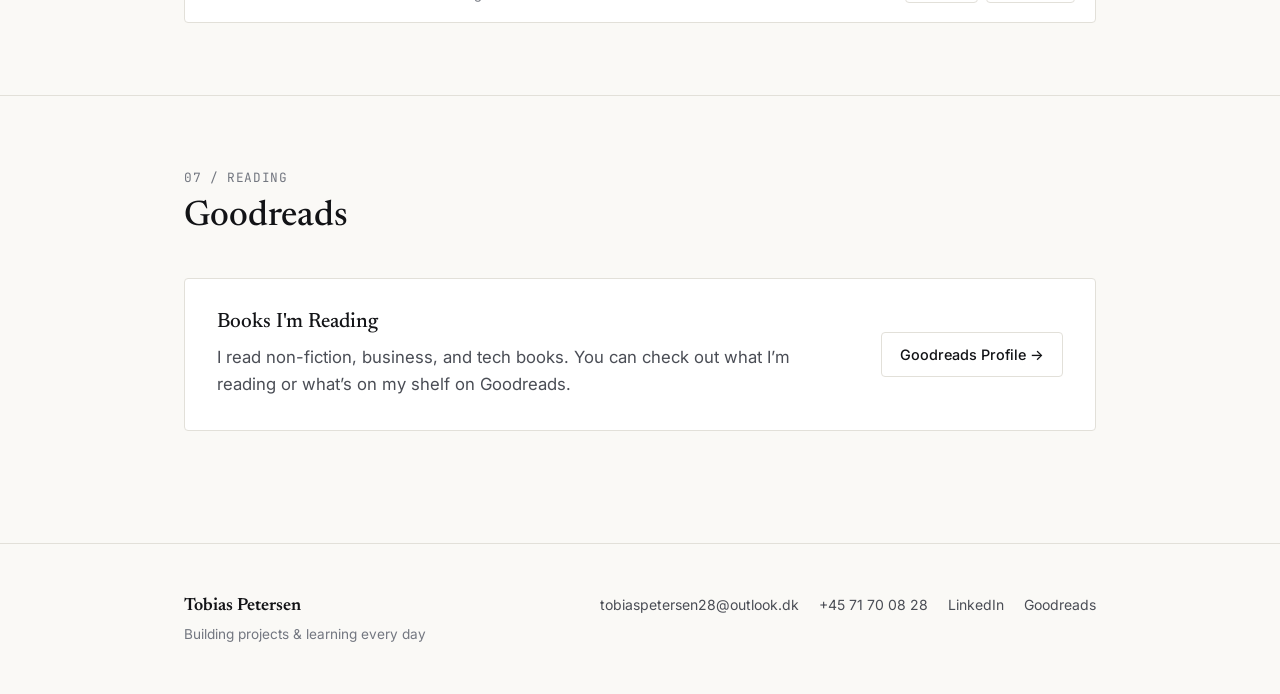
==== commit 481a10eb: "Update site writing style to be casual and human, emphasize entrepreneurship, fitness, podcasts, and" ====
--- a/index.html
+++ b/index.html
@@ -3,10 +3,10 @@
 <head>
   <meta charset="UTF-8">
   <meta name="viewport" content="width=device-width, initial-scale=1.0">
-  <title>Tobias Petersen — Actuarial Mathematics & Software</title>
-  <meta name="description" content="Personal website of Tobias Petersen, Actuarial Mathematics student at University of Copenhagen and Student Assistant at Keylane.">
+  <title>Tobias Petersen</title>
+  <meta name="description" content="Personal website of Tobias Petersen. Building projects, working out, studying, and trying to stay curious.">
   
-  <!-- Google Fonts: Inter for clean readable body/UI, Newsreader for editorial serif titles -->
+  <!-- Google Fonts: Inter for UI/Body, Newsreader for editorial titles -->
   <link rel="preconnect" href="https://fonts.googleapis.com">
   <link rel="preconnect" href="https://fonts.gstatic.com" crossorigin>
   <link href="https://fonts.googleapis.com/css2?family=Inter:wght@300;400;500;600;700&family=Newsreader:ital,opsz,wght@0,6..72,400;0,6..72,500;1,6..72,400&family=JetBrains+Mono:wght@400;500&display=swap" rel="stylesheet">
@@ -22,9 +22,10 @@
       
       <nav class="site-nav">
         <a href="#about">About</a>
-        <a href="#experience">Experience</a>
+        <a href="#projects">Entrepreneurship &amp; Projects</a>
+        <a href="#experience">Work</a>
         <a href="#education">Education</a>
-        <a href="#projects">Entrepreneurship &amp; Projects</a>
+        <a href="#interests">Fitness &amp; Podcasts</a>
         <a href="#documents">Documents</a>
       </nav>
 
@@ -33,7 +34,7 @@
           <svg class="sun-icon" xmlns="http://www.w3.org/2000/svg" width="18" height="18" viewBox="0 0 24 24" fill="none" stroke="currentColor" stroke-width="2" stroke-linecap="round" stroke-linejoin="round"><circle cx="12" cy="12" r="4"/><path d="M12 2v2"/><path d="M12 20v2"/><path d="m4.93 4.93 1.41 1.41"/><path d="m17.66 17.66 1.41 1.41"/><path d="M2 12h2"/><path d="M20 12h2"/><path d="m6.34 17.66-1.41 1.41"/><path d="m19.07 4.93-1.41 1.41"/></svg>
           <svg class="moon-icon" xmlns="http://www.w3.org/2000/svg" width="18" height="18" viewBox="0 0 24 24" fill="none" stroke="currentColor" stroke-width="2" stroke-linecap="round" stroke-linejoin="round"><path d="M12 3a6 6 0 0 0 9 9 9 9 0 1 1-9-9Z"/></svg>
         </button>
-        <a href="mailto:tobiaspetersen28@outlook.dk" class="btn btn-primary btn-sm">Contact Me</a>
+        <a href="mailto:tobiaspetersen28@outlook.dk" class="btn btn-primary btn-sm">Say Hi</a>
       </div>
     </div>
   </header>
@@ -43,14 +44,10 @@
     <section id="hero" class="hero-section">
       <div class="container">
         <div class="hero-content">
-          <div class="status-pill">
-            <span class="status-dot"></span>
-            Actuarial Mathematics @ UCPH · Student Assistant @ Keylane
-          </div>
-          <h1 class="hero-title">Tobias Petersen</h1>
+          <h1 class="hero-title">Hey, I'm Tobias.</h1>
           <p class="hero-subtitle">
-            Actuarial Mathematics student at <strong>University of Copenhagen</strong> and Student Assistant at <strong>Keylane</strong>. 
-            Focused on probability theory, quantitative finance, software systems, and entrepreneurial initiatives.
+            I build things, experiment with ideas, love entrepreneurship, and train for half ironmans. 
+            Currently studying Actuarial Mathematics at the University of Copenhagen and testing pension SaaS software at Keylane.
           </p>
 
           <div class="hero-links">
@@ -73,8 +70,8 @@
           </div>
 
           <div class="hero-actions">
-            <a href="#documents" class="btn btn-primary">View Credentials &amp; Resume</a>
-            <a href="#projects" class="btn btn-secondary">Explore Projects</a>
+            <a href="#projects" class="btn btn-primary">Check Out My Projects</a>
+            <a href="#documents" class="btn btn-secondary">Resume &amp; Grades</a>
           </div>
         </div>
       </div>
@@ -84,48 +81,128 @@
     <section id="about" class="section border-top">
       <div class="container">
         <div class="section-header">
-          <span class="section-label">01 / Overview</span>
-          <h2 class="section-title">About Me</h2>
+          <span class="section-label">01 / Story</span>
+          <h2 class="section-title">A Bit About Me</h2>
         </div>
         <div class="about-grid">
           <div class="about-text">
             <p class="lead">
-              I am an Actuarial Mathematics student at the University of Copenhagen (Københavns Universitet) and a Student Assistant at Keylane.
+              I’m 20, based in Copenhagen, and obsessed with building things.
             </p>
             <p>
-              My academic interests lie at the intersection of probability theory, financial mathematics, statistical computing, and stochastic modeling. Professionally, I work with software solutions for the life insurance and pension domain.
+              I got my first taste of entrepreneurship back when I was 12 years old—setting up my first online store and making my first sales. Ever since then, tinkering with business ideas, side projects, and digital products has been what gets me excited.
             </p>
             <p>
-              Beyond quantitative studies, I have an entrepreneurial mindset focused on building practical products, digital tools, and commercial ventures.
+              Right now, I’m studying Actuarial Mathematics at the University of Copenhagen and working part-time at Keylane, testing pension SaaS solutions. When I’m not coding or studying, you’ll usually find me working out (heavy lifting and calisthenics) or out training for a Half Ironman.
             </p>
           </div>
           <div class="about-highlights">
             <div class="highlight-item">
-              <span class="highlight-label">Current Role</span>
-              <span class="highlight-value">Student Assistant @ Keylane</span>
+              <span class="highlight-label">Current Main Focus</span>
+              <span class="highlight-value">Building projects &amp; studying @ UCPH</span>
             </div>
             <div class="highlight-item">
-              <span class="highlight-label">Education</span>
-              <span class="highlight-value">B.Sc. Actuarial Mathematics (UCPH)</span>
+              <span class="highlight-label">Part-time Job</span>
+              <span class="highlight-value">Testing pension SaaS @ Keylane</span>
+            </div>
+            <div class="highlight-item">
+              <span class="highlight-label">Athletics</span>
+              <span class="highlight-value">Calisthenics &amp; Half Ironman Prep</span>
             </div>
             <div class="highlight-item">
               <span class="highlight-label">Location</span>
               <span class="highlight-value">Copenhagen, Denmark</span>
             </div>
-            <div class="highlight-item">
-              <span class="highlight-label">Focus Areas</span>
-              <span class="highlight-value">Actuarial Science, FinTech, Ventures</span>
-            </div>
-          </div>
-        </div>
-      </div>
-    </section>
-
-    <!-- Experience Section -->
+          </div>
+        </div>
+      </div>
+    </section>
+
+    <!-- Entrepreneurship & Projects Section -->
+    <section id="projects" class="section border-top">
+      <div class="container">
+        <div class="section-header">
+          <span class="section-label">02 / Building Things</span>
+          <h2 class="section-title">Entrepreneurship &amp; Projects</h2>
+          <p class="section-subtitle">I love building way more than pure math. Here's a glimpse of what I’ve built over the years.</p>
+        </div>
+
+        <div class="projects-list">
+
+          <article class="project-row">
+            <div class="project-meta">
+              <span class="project-tag">Dating Startup</span>
+              <span class="project-year">Friday Flings</span>
+            </div>
+            <div class="project-body">
+              <h3 class="project-title">Friday Flings — Digital Dating Service</h3>
+              <p class="project-desc">
+                My last major endeavor: a digital dating service built specifically for established couples. Every week, couples received a fun digital date experience—like a virtual murder mystery night or an interactive online game.
+              </p>
+            </div>
+          </article>
+
+          <article class="project-row">
+            <div class="project-meta">
+              <span class="project-tag">FinTech / Personal</span>
+              <span class="project-year">Finance App</span>
+            </div>
+            <div class="project-body">
+              <h3 class="project-title">Personal Finance &amp; Net Worth Tracker</h3>
+              <p class="project-desc">
+                Built an automated personal finance management app that integrated directly with my personal bank accounts and stock broker to track cash flow, portfolio allocation, and net worth in real-time.
+              </p>
+            </div>
+          </article>
+
+          <article class="project-row">
+            <div class="project-meta">
+              <span class="project-tag">Probabilistic Tool</span>
+              <span class="project-year">Blackjack Simulator</span>
+            </div>
+            <div class="project-body">
+              <h3 class="project-title">Blackjack Trainer &amp; Monte Carlo Simulator</h3>
+              <p class="project-desc">
+                Created interactive blackjack basic strategy trainers along with a Monte Carlo simulation engine to simulate millions of hands, analyzing expected values and bankroll volatility under different rule variations.
+              </p>
+            </div>
+          </article>
+
+          <article class="project-row">
+            <div class="project-meta">
+              <span class="project-tag">Language Tool</span>
+              <span class="project-year">German Learning</span>
+            </div>
+            <div class="project-body">
+              <h3 class="project-title">German Language Learning App</h3>
+              <p class="project-desc">
+                A custom app I built to help improve my conversational German (whether my German is actually improving is still debatable, but building it was super fun!).
+              </p>
+            </div>
+          </article>
+
+          <article class="project-row">
+            <div class="project-meta">
+              <span class="project-tag">Early Start</span>
+              <span class="project-year">Age 12+</span>
+            </div>
+            <div class="project-body">
+              <h3 class="project-title">E-Commerce Webstores &amp; Online Marketplaces</h3>
+              <p class="project-desc">
+                Built my very first online store when I was 12 years old, shipping products and landing my first sales online. Later went on to build digital marketplaces and various experimental web apps.
+              </p>
+            </div>
+          </article>
+
+        </div>
+      </div>
+    </section>
+
+    <!-- Work Experience Section -->
     <section id="experience" class="section border-top">
       <div class="container">
         <div class="section-header">
-          <span class="section-label">02 / Career</span>
+          <span class="section-label">03 / Work</span>
           <h2 class="section-title">Work Experience</h2>
         </div>
 
@@ -138,9 +215,9 @@
             </div>
             <div class="timeline-content">
               <h3 class="timeline-role">Student Assistant</h3>
-              <div class="timeline-company">Keylane · Copenhagen, Denmark</div>
+              <div class="timeline-company">Keylane · Copenhagen</div>
               <p class="timeline-desc">
-                Developing and supporting software solutions for the life insurance and pension industry. Working with quantitative logic, financial calculations, and data processing.
+                Primarily testing pension SaaS solutions before they get released to customers.
               </p>
             </div>
           </div>
@@ -152,9 +229,9 @@
             </div>
             <div class="timeline-content">
               <h3 class="timeline-role">Sales Associate</h3>
-              <div class="timeline-company">Skechers · Ringsted, Denmark</div>
+              <div class="timeline-company">Skechers · Ringsted</div>
               <p class="timeline-desc">
-                Customer advisory, inventory management, point-of-sale logistics, and daily retail operations.
+                Worked retail, helping customers and handling daily store operations.
               </p>
             </div>
           </div>
@@ -165,10 +242,10 @@
               <span class="timeline-type">Part-time</span>
             </div>
             <div class="timeline-content">
-              <h3 class="timeline-role">Cafe Medarbejder</h3>
+              <h3 class="timeline-role">Cafe Worker</h3>
               <div class="timeline-company">TMS Foodservice ApS · Ringsted Sports Arena</div>
               <p class="timeline-desc">
-                High-volume food service, customer service, and event logistics during sporting events.
+                Worked in a cafe at a sports venue, occasionally also preparing and serving meals for the team afterward.
               </p>
             </div>
           </div>
@@ -179,10 +256,10 @@
               <span class="timeline-type">Part-time</span>
             </div>
             <div class="timeline-content">
-              <h3 class="timeline-role">Ungarbejder</h3>
-              <div class="timeline-company">Lidl Danmark · Ringsted, Denmark</div>
+              <h3 class="timeline-role">Youth Retail Associate</h3>
+              <div class="timeline-company">Lidl Danmark · Ringsted</div>
               <p class="timeline-desc">
-                Store inventory maintenance, checkout operations, customer service, and logistics support.
+                Worked retail at Lidl as a young worker ("ungarbejder").
               </p>
             </div>
           </div>
@@ -193,10 +270,10 @@
               <span class="timeline-type">Part-time</span>
             </div>
             <div class="timeline-content">
-              <h3 class="timeline-role">Avisuddeler</h3>
-              <div class="timeline-company">Sjællandske Nyheder · Ringsted, Denmark</div>
+              <h3 class="timeline-role">Newspaper Carrier</h3>
+              <div class="timeline-company">Sjællandske Nyheder · Ringsted</div>
               <p class="timeline-desc">
-                Reliable distribution of newspapers and weekly commercial press.
+                Delivered newspapers for Dagbladet—strictly papers, no commercial flyers!
               </p>
             </div>
           </div>
@@ -209,7 +286,7 @@
     <section id="education" class="section border-top">
       <div class="container">
         <div class="section-header">
-          <span class="section-label">03 / Academics</span>
+          <span class="section-label">04 / Academics</span>
           <h2 class="section-title">Education</h2>
         </div>
 
@@ -217,12 +294,12 @@
           
           <div class="edu-card">
             <div class="edu-header">
-              <div class="edu-institution">Københavns Universitet (University of Copenhagen)</div>
+              <div class="edu-institution">University of Copenhagen (Københavns Universitet)</div>
               <span class="edu-date">Aug 2024 — Jun 2027</span>
             </div>
-            <h3 class="edu-degree">Bachelor’s Degree in Actuarial Mathematics (Forsikringsmatematik)</h3>
+            <h3 class="edu-degree">Bachelor's Degree in Actuarial Mathematics</h3>
             <p class="edu-desc">
-              Focusing on probability theory, measure theory, statistics, stochastic processes, financial mathematics, and risk theory.
+              Currently studying probability theory, financial mathematics, and statistics.
             </p>
           </div>
 
@@ -233,7 +310,7 @@
             </div>
             <h3 class="edu-degree">HHX (Higher Commercial Examination Programme)</h3>
             <p class="edu-desc">
-              Specialized secondary degree in economics, business administration, mathematics, and commercial law.
+              Secondary degree focusing on economics, business management, and commercial topics.
             </p>
             <div class="edu-attachments">
               <button onclick="openDocumentModal('graduation-certificate')" class="doc-badge">
@@ -251,54 +328,37 @@
       </div>
     </section>
 
-    <!-- Entrepreneurship & Projects Section -->
-    <section id="projects" class="section border-top">
-      <div class="container">
-        <div class="section-header">
-          <span class="section-label">04 / Ventures &amp; Code</span>
-          <h2 class="section-title">Entrepreneurship &amp; Projects</h2>
-        </div>
-
-        <div class="projects-list">
+    <!-- Fitness & Podcasts Section -->
+    <section id="interests" class="section border-top">
+      <div class="container">
+        <div class="section-header">
+          <span class="section-label">05 / Personal</span>
+          <h2 class="section-title">Fitness &amp; Podcasts</h2>
+        </div>
+
+        <div class="interests-grid">
           
-          <article class="project-row">
-            <div class="project-meta">
-              <span class="project-tag">Entrepreneurship</span>
-              <span class="project-year">Venture</span>
-            </div>
-            <div class="project-body">
-              <h3 class="project-title">Commercial Initiatives &amp; Business Building</h3>
-              <p class="project-desc">
-                Initiated and developed independent business projects, focusing on digital product development, unit economics, market validation, and customer execution.
-              </p>
-            </div>
-          </article>
-
-          <article class="project-row">
-            <div class="project-meta">
-              <span class="project-tag">Quantitative / Math</span>
-              <span class="project-year">Academic &amp; Applied</span>
-            </div>
-            <div class="project-body">
-              <h3 class="project-title">Actuarial Modeling &amp; Risk Computation</h3>
-              <p class="project-desc">
-                Mathematical modeling projects applying stochastic calculus, mortality rate projections, interest rate models, and risk analysis in Python and R.
-              </p>
-            </div>
-          </article>
-
-          <article class="project-row">
-            <div class="project-meta">
-              <span class="project-tag">Software Engineering</span>
-              <span class="project-year">Web &amp; Systems</span>
-            </div>
-            <div class="project-body">
-              <h3 class="project-title">Digital Systems &amp; Web Applications</h3>
-              <p class="project-desc">
-                Custom web solutions engineered for high performance, typography-driven clarity, clean API integrations, and robust user interface architecture.
-              </p>
-            </div>
-          </article>
+          <div class="interest-card">
+            <h3 class="interest-title">Fitness &amp; Half Ironman Prep</h3>
+            <p class="interest-desc">
+              Working out is a huge part of my life. I’ve done strength training for years, but recently I’ve been favoring calisthenics a lot more. 
+              Right now, I’m also training to complete a Half Ironman!
+            </p>
+          </div>
+
+          <div class="interest-card">
+            <h3 class="interest-title">Podcasts I Listen To</h3>
+            <p class="interest-desc">
+              I’m always listening to business, tech, and mindset shows. Here are my favorites:
+            </p>
+            <ul class="podcasts-list">
+              <li><strong>My First Million</strong> <span class="sub-text">(listen to this religiously!)</span></li>
+              <li><strong>Starter Story</strong></li>
+              <li><strong>The Prof G Pod</strong></li>
+              <li><strong>TBPN</strong></li>
+              <li><strong>Langt fra løgnen</strong></li>
+            </ul>
+          </div>
 
         </div>
       </div>
@@ -308,9 +368,9 @@
     <section id="documents" class="section border-top">
       <div class="container">
         <div class="section-header">
-          <span class="section-label">05 / Credentials</span>
+          <span class="section-label">06 / Credentials</span>
           <h2 class="section-title">Resume &amp; Documents</h2>
-          <p class="section-subtitle">Direct links to curriculum vitae, graduation transcript, and academic recommendation.</p>
+          <p class="section-subtitle">Links to my resume, high school diploma/grades, and school recommendation.</p>
         </div>
 
         <div class="documents-grid">
@@ -321,7 +381,7 @@
             </div>
             <div class="doc-info">
               <h3 class="doc-title">Curriculum Vitae (Resume)</h3>
-              <p class="doc-meta">PDF Document · Updated 2026</p>
+              <p class="doc-meta">PDF Document</p>
             </div>
             <div class="doc-actions">
               <button onclick="openDocumentModal('resume')" class="btn btn-secondary btn-sm">Preview</button>
@@ -335,7 +395,7 @@
             </div>
             <div class="doc-info">
               <h3 class="doc-title">Graduation Certificate &amp; Grades</h3>
-              <p class="doc-meta">Official ZBC HHX Diploma &amp; Transcript · PDF</p>
+              <p class="doc-meta">Official ZBC HHX Diploma &amp; Grades</p>
             </div>
             <div class="doc-actions">
               <button onclick="openDocumentModal('graduation-certificate')" class="btn btn-secondary btn-sm">Preview</button>
@@ -349,7 +409,7 @@
             </div>
             <div class="doc-info">
               <h3 class="doc-title">School Recommendation</h3>
-              <p class="doc-meta">Letter of Recommendation · ZBC College · PDF</p>
+              <p class="doc-meta">Letter of Recommendation · ZBC College</p>
             </div>
             <div class="doc-actions">
               <button onclick="openDocumentModal('school-recommendation')" class="btn btn-secondary btn-sm">Preview</button>
@@ -365,22 +425,23 @@
     <section id="reading" class="section border-top">
       <div class="container">
         <div class="section-header">
-          <span class="section-label">06 / Personal</span>
-          <h2 class="section-title">Reading List</h2>
+          <span class="section-label">07 / Reading</span>
+          <h2 class="section-title">Goodreads</h2>
         </div>
         <div class="reading-box">
           <div class="reading-content">
-            <h3 class="reading-heading">Goodreads &amp; Book Reviews</h3>
+            <h3 class="reading-heading">Books I'm Reading</h3>
             <p>
-              I track my readings in economics, actuarial science, technology, leadership, and non-fiction on Goodreads.
+              I read non-fiction, business, and tech books. You can check out what I’m reading or what’s on my shelf on Goodreads.
             </p>
           </div>
           <a href="https://www.goodreads.com/user/show/187168328-tobias-petersen" target="_blank" rel="noopener" class="btn btn-secondary">
-            View Goodreads Profile &rarr;
+            Goodreads Profile &rarr;
           </a>
         </div>
       </div>
     </section>
+
   </main>
 
   <!-- Footer -->
@@ -388,7 +449,7 @@
     <div class="container footer-container">
       <div class="footer-left">
         <span class="footer-brand">Tobias Petersen</span>
-        <span class="footer-sub">Actuarial Mathematics @ UCPH · Student Assistant @ Keylane</span>
+        <span class="footer-sub">Building projects &amp; learning every day</span>
       </div>
       <div class="footer-right">
         <a href="mailto:tobiaspetersen28@outlook.dk">tobiaspetersen28@outlook.dk</a>
@@ -409,7 +470,7 @@
       </div>
       <div class="modal-body">
         <div id="modal-viewer" class="modal-viewer">
-          <!-- Dynamically populated iframe or preview message -->
+          <!-- Populated by main.js -->
         </div>
       </div>
       <div class="modal-footer">
--- a/styles.css
+++ b/styles.css
@@ -1,11 +1,11 @@
 /* ==========================================================================
    Tobias Petersen — Personal Website Styles
    Editorial / Minimalist Aesthetic System
-   Strictly no gradients, no purple hues, no heavy card grids.
+   Clean, authentic, human, non-corporate typography layout.
    ========================================================================== */
 
 :root {
-  /* Color Palette — Light Mode (Warm, clean editorial paper theme) */
+  /* Color Palette — Light Mode (Warm, clean paper theme) */
   --bg-primary: #FAF9F6;
   --bg-surface: #FFFFFF;
   --bg-hover: #F0EEEA;
@@ -121,11 +121,11 @@
 
 .site-nav {
   display: flex;
-  gap: 24px;
+  gap: 20px;
 }
 
 .site-nav a {
-  font-size: 0.9rem;
+  font-size: 0.875rem;
   font-weight: 500;
   color: var(--text-secondary);
 }
@@ -219,28 +219,8 @@
   padding: 80px 0 60px 0;
 }
 
-.status-pill {
-  display: inline-flex;
-  align-items: center;
-  gap: 8px;
-  font-family: var(--font-mono);
-  font-size: 0.8rem;
-  color: var(--text-muted);
-  background-color: var(--accent-bg);
-  padding: 4px 10px;
-  border-radius: var(--radius-sm);
-  margin-bottom: 24px;
-}
-
-.status-dot {
-  width: 6px;
-  height: 6px;
-  border-radius: 50%;
-  background-color: #10B981;
-}
-
 .hero-title {
-  font-size: 3.5rem;
+  font-size: 3.6rem;
   font-weight: 500;
   letter-spacing: -0.02em;
   margin-bottom: 20px;
@@ -323,7 +303,7 @@
 }
 
 .about-text .lead {
-  font-size: 1.2rem;
+  font-size: 1.25rem;
   color: var(--text-primary);
   font-weight: 400;
   margin-bottom: 16px;
@@ -528,6 +508,44 @@
 
 .project-desc {
   font-size: 0.95rem;
+}
+
+/* Fitness & Podcasts Section */
+.interests-grid {
+  display: grid;
+  grid-template-columns: 1fr 1fr;
+  gap: 32px;
+}
+
+.interest-card {
+  background-color: var(--bg-surface);
+  border: 1px solid var(--border-color);
+  padding: 28px;
+  border-radius: var(--radius-sm);
+}
+
+.interest-title {
+  font-size: 1.25rem;
+  margin-bottom: 12px;
+}
+
+.interest-desc {
+  font-size: 0.95rem;
+  margin-bottom: 16px;
+}
+
+.podcasts-list {
+  list-style: disc inside;
+  display: flex;
+  flex-direction: column;
+  gap: 8px;
+  font-size: 0.95rem;
+  color: var(--text-primary);
+}
+
+.podcasts-list li .sub-text {
+  font-size: 0.85rem;
+  color: var(--text-muted);
 }
 
 /* Documents Grid */
@@ -726,7 +744,7 @@
     font-size: 2.5rem;
   }
   
-  .about-grid {
+  .about-grid, .interests-grid {
     grid-template-columns: 1fr;
     gap: 32px;
   }
@@ -737,7 +755,7 @@
   }
 
   .site-nav {
-    display: none; /* Mobile nav menu can be toggled if needed */
+    display: none;
   }
 
   .document-item {
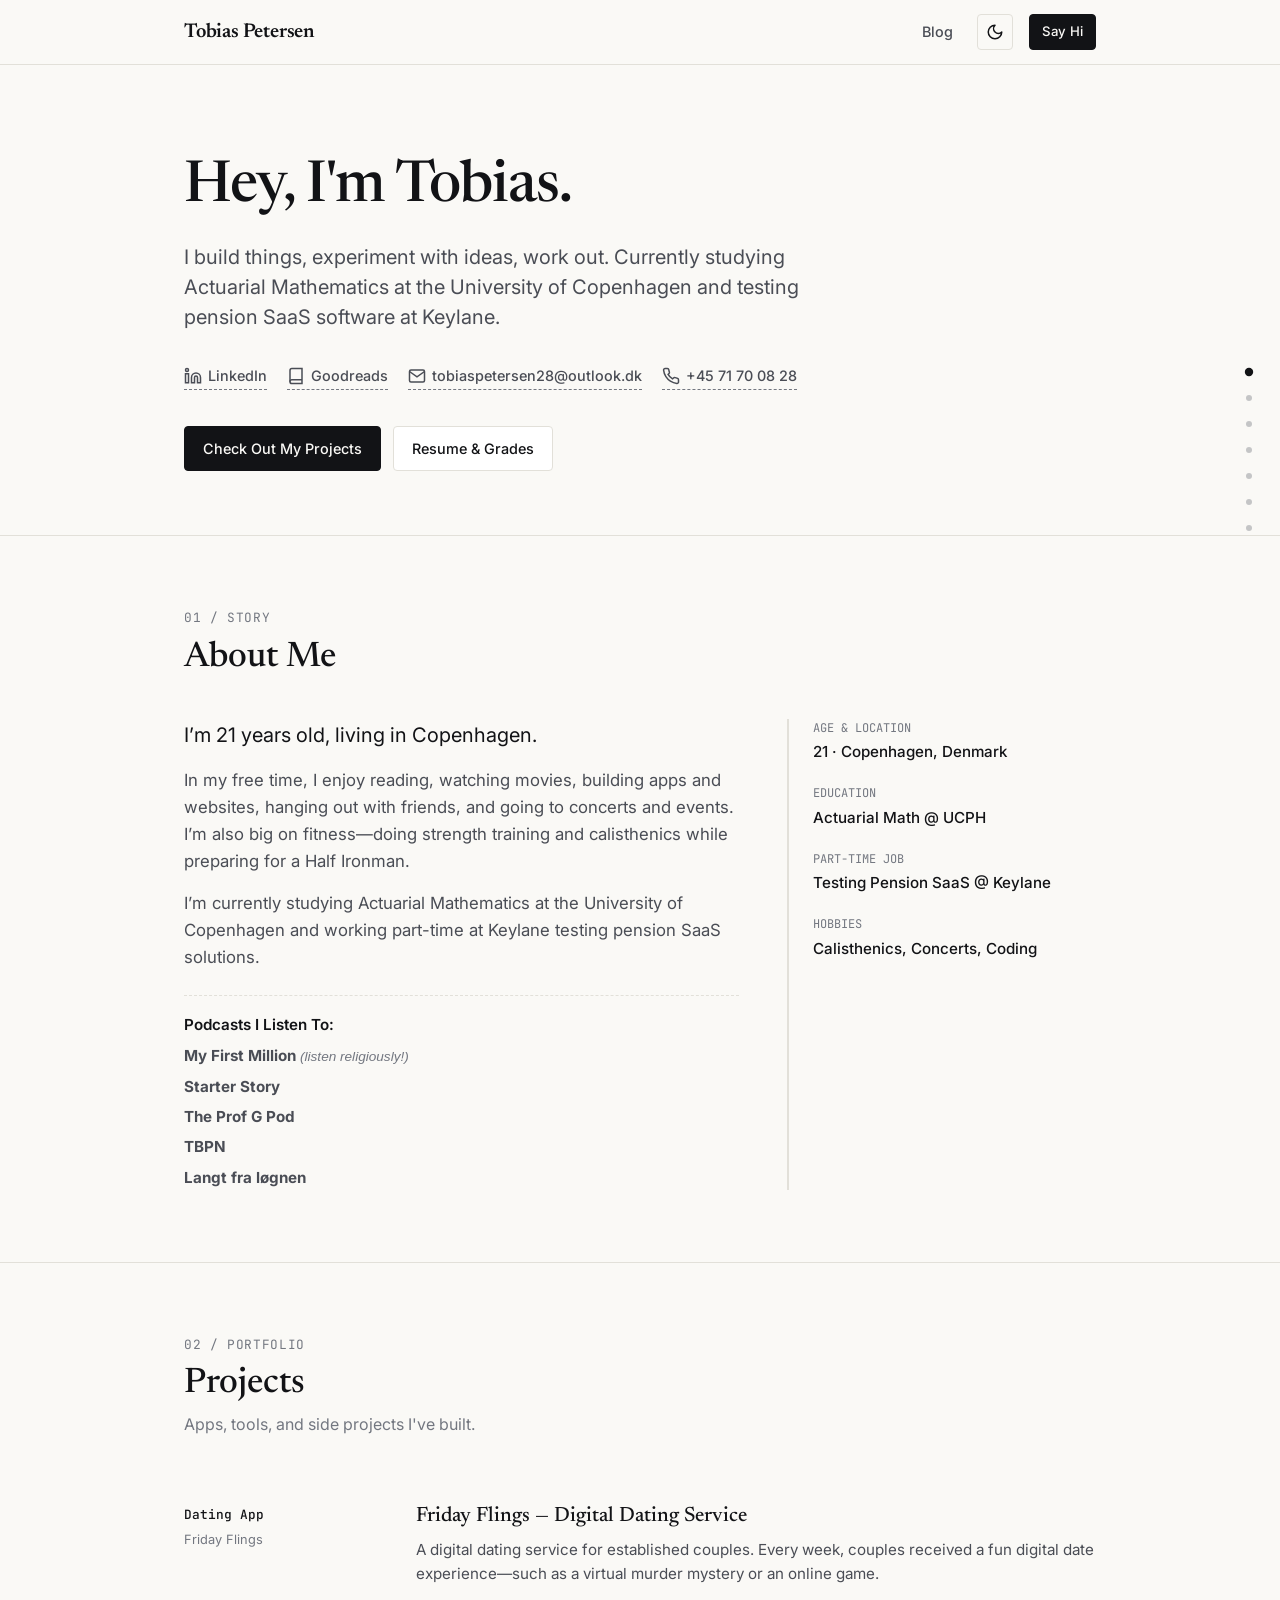
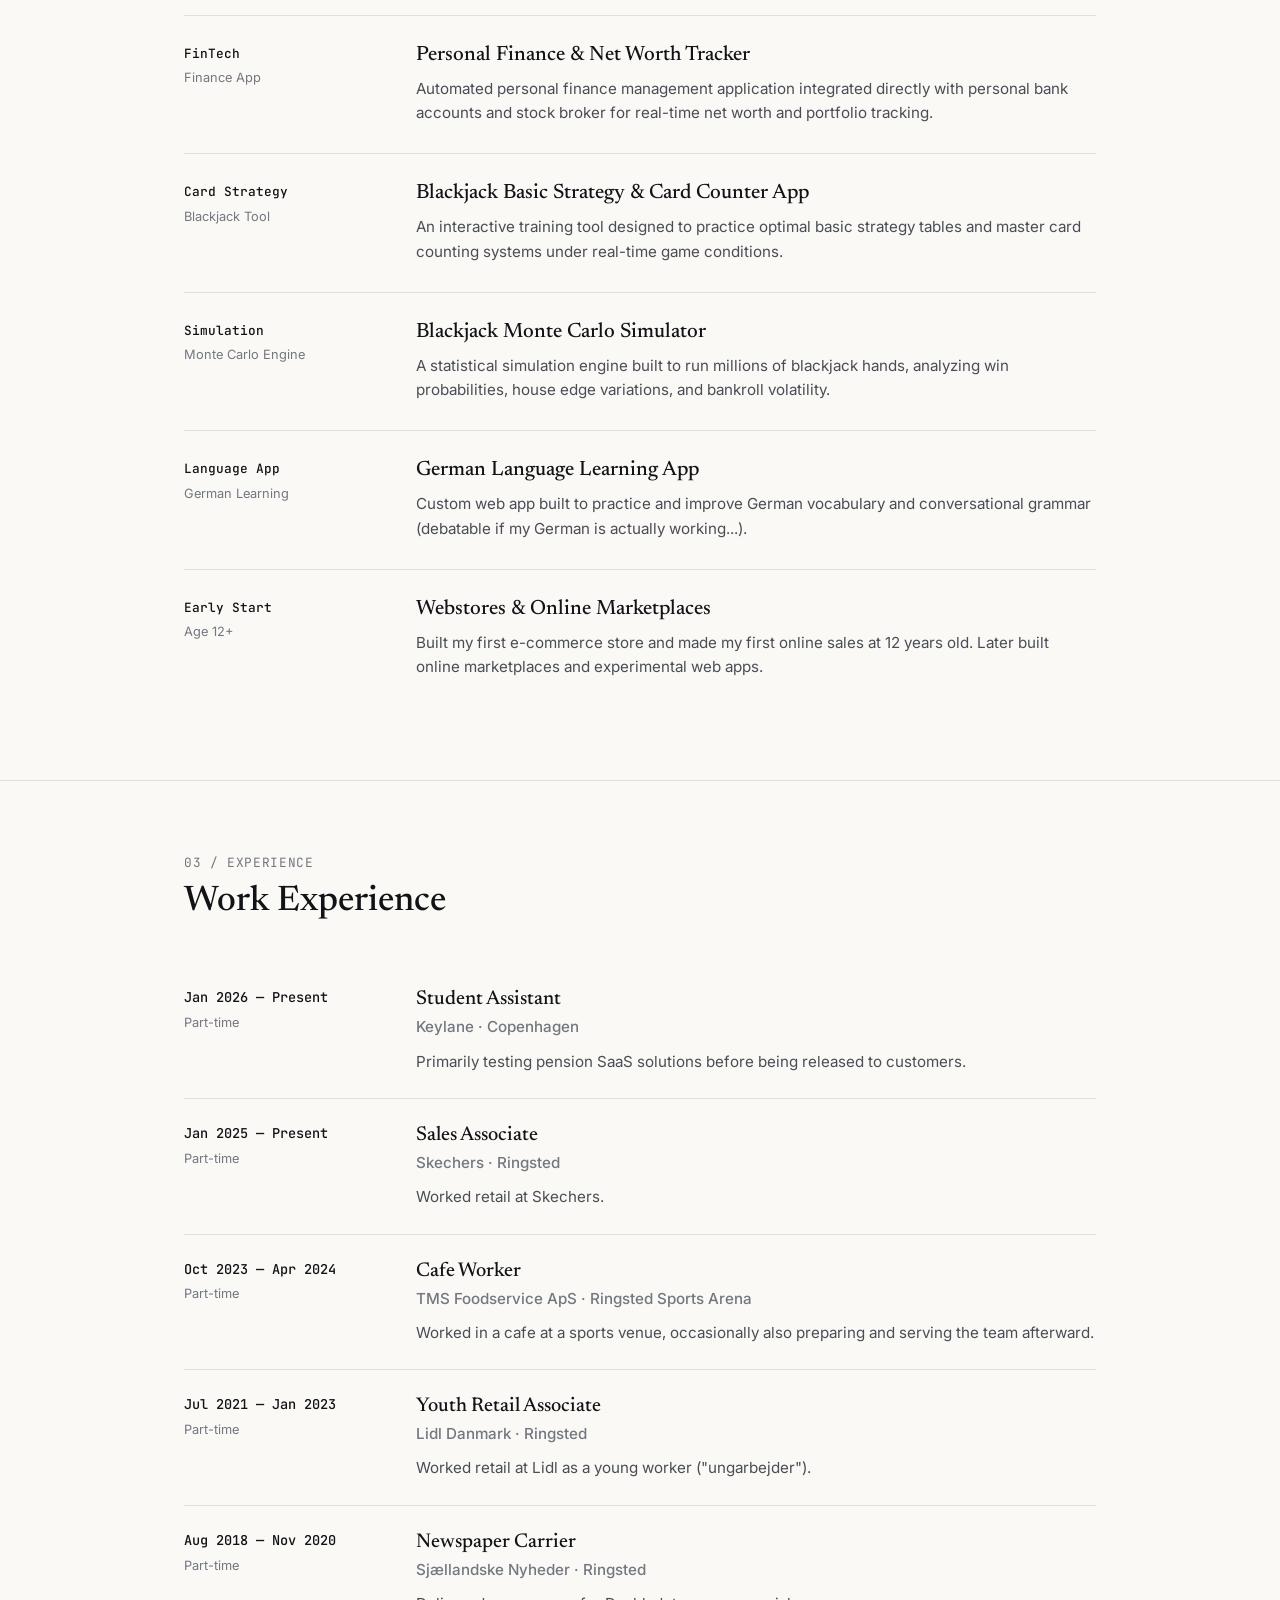
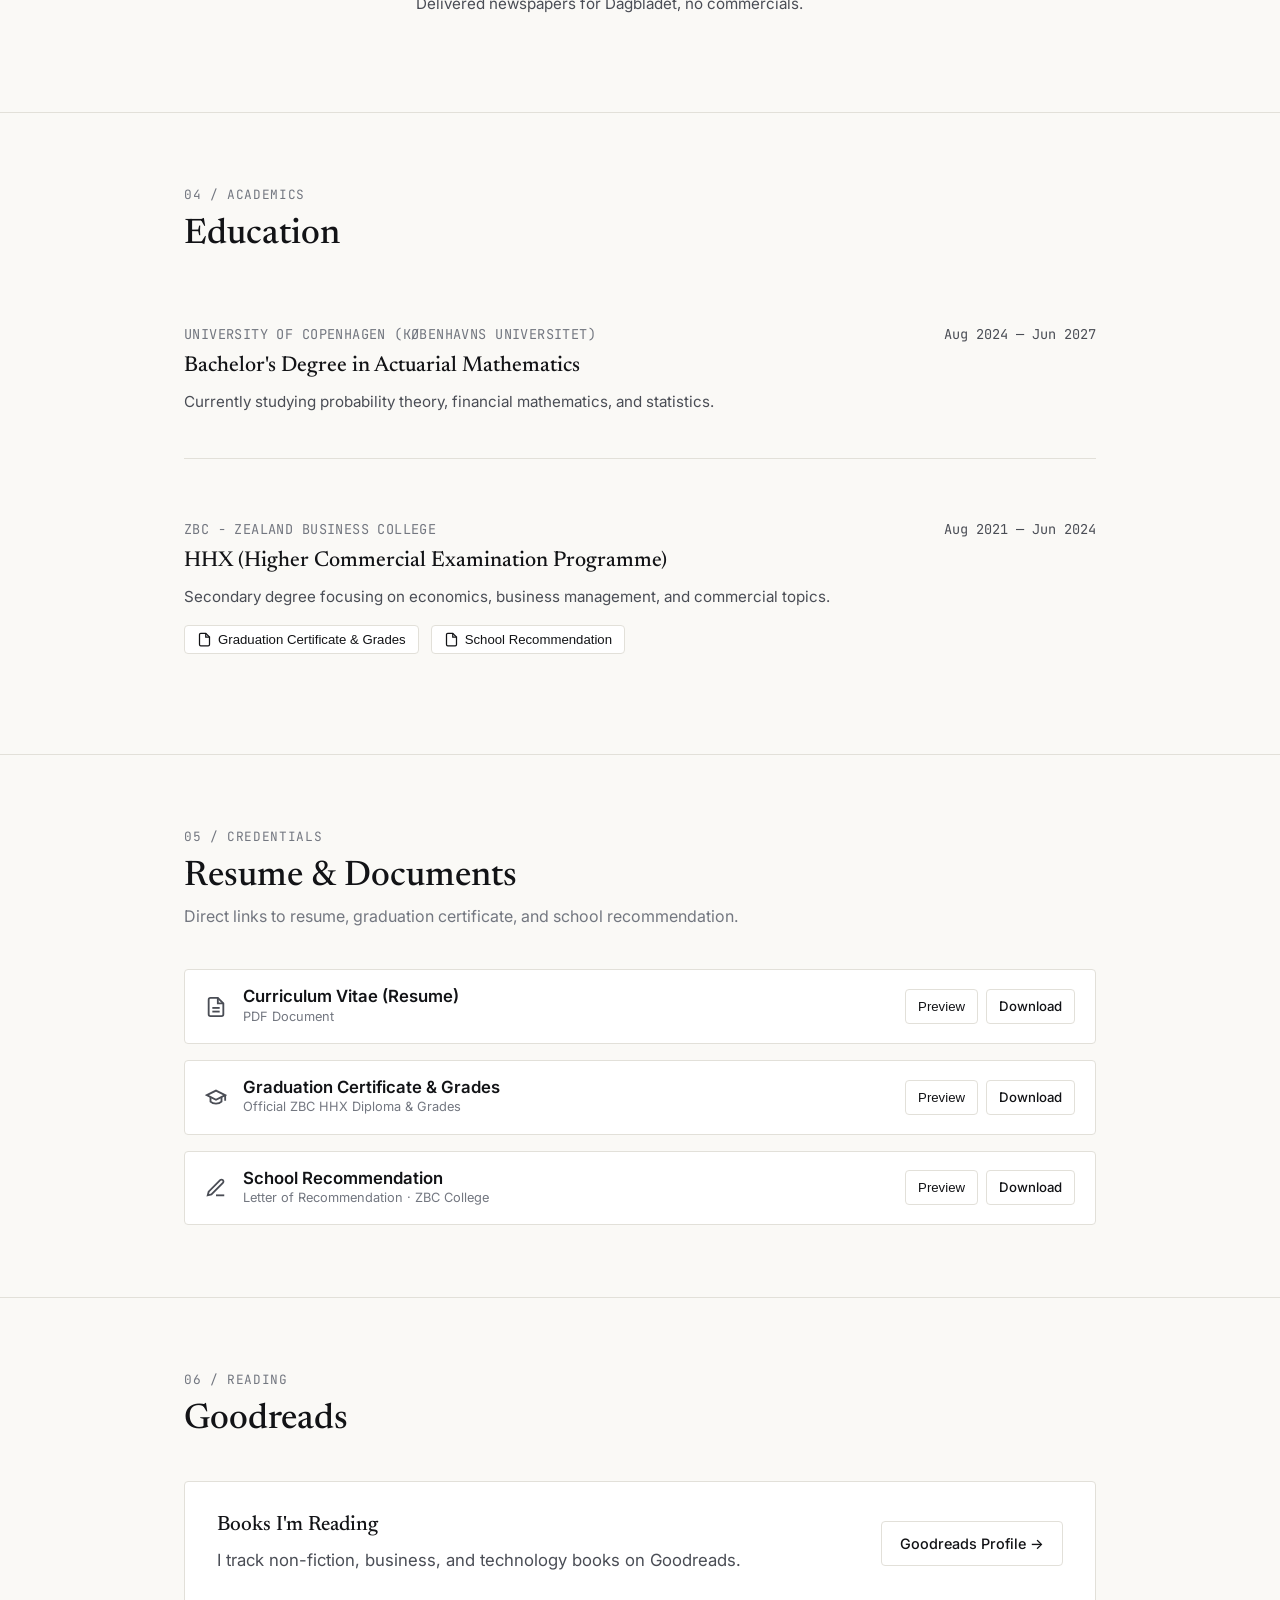
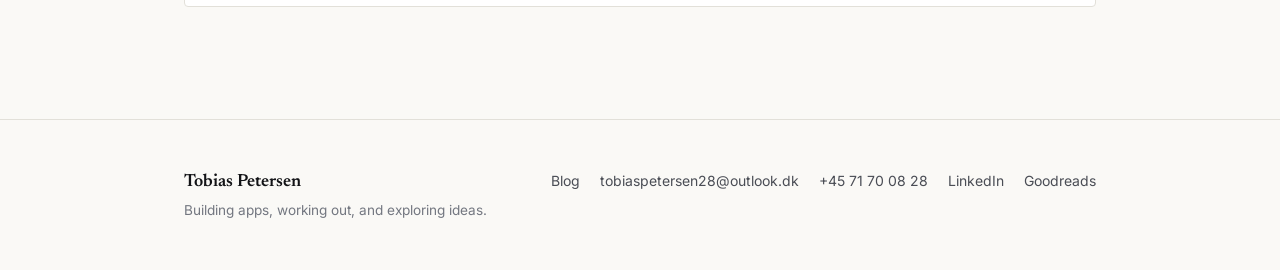
==== commit be6e0b5a: "Revamp about section, split blackjack projects, add right-side scrollspy, and add blog page with kao" ====
--- a/index.html
+++ b/index.html
@@ -4,7 +4,7 @@
   <meta charset="UTF-8">
   <meta name="viewport" content="width=device-width, initial-scale=1.0">
   <title>Tobias Petersen</title>
-  <meta name="description" content="Personal website of Tobias Petersen. Building projects, working out, studying, and trying to stay curious.">
+  <meta name="description" content="Personal website of Tobias Petersen. Building apps, working out, studying, and exploring ideas.">
   
   <!-- Google Fonts: Inter for UI/Body, Newsreader for editorial titles -->
   <link rel="preconnect" href="https://fonts.googleapis.com">
@@ -18,18 +18,10 @@
   <!-- Navigation Bar -->
   <header class="site-header">
     <div class="container header-container">
-      <a href="#hero" class="site-logo">Tobias Petersen</a>
+      <a href="index.html" class="site-logo">Tobias Petersen</a>
       
-      <nav class="site-nav">
-        <a href="#about">About</a>
-        <a href="#projects">Entrepreneurship &amp; Projects</a>
-        <a href="#experience">Work</a>
-        <a href="#education">Education</a>
-        <a href="#interests">Fitness &amp; Podcasts</a>
-        <a href="#documents">Documents</a>
-      </nav>
-
       <div class="header-actions">
+        <a href="blog.html" class="nav-blog-link">Blog</a>
         <button id="theme-toggle" class="btn-theme-toggle" aria-label="Toggle theme">
           <svg class="sun-icon" xmlns="http://www.w3.org/2000/svg" width="18" height="18" viewBox="0 0 24 24" fill="none" stroke="currentColor" stroke-width="2" stroke-linecap="round" stroke-linejoin="round"><circle cx="12" cy="12" r="4"/><path d="M12 2v2"/><path d="M12 20v2"/><path d="m4.93 4.93 1.41 1.41"/><path d="m17.66 17.66 1.41 1.41"/><path d="M2 12h2"/><path d="M20 12h2"/><path d="m6.34 17.66-1.41 1.41"/><path d="m19.07 4.93-1.41 1.41"/></svg>
           <svg class="moon-icon" xmlns="http://www.w3.org/2000/svg" width="18" height="18" viewBox="0 0 24 24" fill="none" stroke="currentColor" stroke-width="2" stroke-linecap="round" stroke-linejoin="round"><path d="M12 3a6 6 0 0 0 9 9 9 9 0 1 1-9-9Z"/></svg>
@@ -39,6 +31,19 @@
     </div>
   </header>
 
+  <!-- Right Side Minimalist Scrollspy -->
+  <aside class="scrollspy" aria-label="Page navigation">
+    <ul class="scrollspy-list">
+      <li><a href="#hero" class="scrollspy-item active" data-section="hero"><span class="scrollspy-label">Hero</span></a></li>
+      <li><a href="#about" class="scrollspy-item" data-section="about"><span class="scrollspy-label">About</span></a></li>
+      <li><a href="#projects" class="scrollspy-item" data-section="projects"><span class="scrollspy-label">Projects</span></a></li>
+      <li><a href="#experience" class="scrollspy-item" data-section="experience"><span class="scrollspy-label">Work</span></a></li>
+      <li><a href="#education" class="scrollspy-item" data-section="education"><span class="scrollspy-label">Education</span></a></li>
+      <li><a href="#documents" class="scrollspy-item" data-section="documents"><span class="scrollspy-label">Documents</span></a></li>
+      <li><a href="#goodreads" class="scrollspy-item" data-section="goodreads"><span class="scrollspy-label">Goodreads</span></a></li>
+    </ul>
+  </aside>
+
   <main>
     <!-- Hero Section -->
     <section id="hero" class="hero-section">
@@ -46,8 +51,7 @@
         <div class="hero-content">
           <h1 class="hero-title">Hey, I'm Tobias.</h1>
           <p class="hero-subtitle">
-            I build things, experiment with ideas, love entrepreneurship, and train for half ironmans. 
-            Currently studying Actuarial Mathematics at the University of Copenhagen and testing pension SaaS software at Keylane.
+            I build things, experiment with ideas, work out. Currently studying Actuarial Mathematics at the University of Copenhagen and testing pension SaaS software at Keylane.
           </p>
 
           <div class="hero-links">
@@ -82,101 +86,126 @@
       <div class="container">
         <div class="section-header">
           <span class="section-label">01 / Story</span>
-          <h2 class="section-title">A Bit About Me</h2>
+          <h2 class="section-title">About Me</h2>
         </div>
         <div class="about-grid">
           <div class="about-text">
             <p class="lead">
-              I’m 20, based in Copenhagen, and obsessed with building things.
+              I’m 21 years old, living in Copenhagen.
             </p>
             <p>
-              I got my first taste of entrepreneurship back when I was 12 years old—setting up my first online store and making my first sales. Ever since then, tinkering with business ideas, side projects, and digital products has been what gets me excited.
+              In my free time, I enjoy reading, watching movies, building apps and websites, hanging out with friends, and going to concerts and events. I’m also big on fitness—doing strength training and calisthenics while preparing for a Half Ironman.
             </p>
             <p>
-              Right now, I’m studying Actuarial Mathematics at the University of Copenhagen and working part-time at Keylane, testing pension SaaS solutions. When I’m not coding or studying, you’ll usually find me working out (heavy lifting and calisthenics) or out training for a Half Ironman.
-            </p>
-          </div>
+              I’m currently studying Actuarial Mathematics at the University of Copenhagen and working part-time at Keylane testing pension SaaS solutions.
+            </p>
+
+            <div class="podcasts-subblock">
+              <h4 class="podcasts-heading">Podcasts I Listen To:</h4>
+              <ul class="podcasts-inline-list">
+                <li><strong>My First Million</strong> <em>(listen religiously!)</em></li>
+                <li><strong>Starter Story</strong></li>
+                <li><strong>The Prof G Pod</strong></li>
+                <li><strong>TBPN</strong></li>
+                <li><strong>Langt fra løgnen</strong></li>
+              </ul>
+            </div>
+          </div>
+
           <div class="about-highlights">
             <div class="highlight-item">
-              <span class="highlight-label">Current Main Focus</span>
-              <span class="highlight-value">Building projects &amp; studying @ UCPH</span>
+              <span class="highlight-label">Age &amp; Location</span>
+              <span class="highlight-value">21 · Copenhagen, Denmark</span>
+            </div>
+            <div class="highlight-item">
+              <span class="highlight-label">Education</span>
+              <span class="highlight-value">Actuarial Math @ UCPH</span>
             </div>
             <div class="highlight-item">
               <span class="highlight-label">Part-time Job</span>
-              <span class="highlight-value">Testing pension SaaS @ Keylane</span>
+              <span class="highlight-value">Testing Pension SaaS @ Keylane</span>
             </div>
             <div class="highlight-item">
-              <span class="highlight-label">Athletics</span>
-              <span class="highlight-value">Calisthenics &amp; Half Ironman Prep</span>
-            </div>
-            <div class="highlight-item">
-              <span class="highlight-label">Location</span>
-              <span class="highlight-value">Copenhagen, Denmark</span>
-            </div>
-          </div>
-        </div>
-      </div>
-    </section>
-
-    <!-- Entrepreneurship & Projects Section -->
+              <span class="highlight-label">Hobbies</span>
+              <span class="highlight-value">Calisthenics, Concerts, Coding</span>
+            </div>
+          </div>
+        </div>
+      </div>
+    </section>
+
+    <!-- Projects Section -->
     <section id="projects" class="section border-top">
       <div class="container">
         <div class="section-header">
-          <span class="section-label">02 / Building Things</span>
-          <h2 class="section-title">Entrepreneurship &amp; Projects</h2>
-          <p class="section-subtitle">I love building way more than pure math. Here's a glimpse of what I’ve built over the years.</p>
+          <span class="section-label">02 / Portfolio</span>
+          <h2 class="section-title">Projects</h2>
+          <p class="section-subtitle">Apps, tools, and side projects I've built.</p>
         </div>
 
         <div class="projects-list">
 
           <article class="project-row">
             <div class="project-meta">
-              <span class="project-tag">Dating Startup</span>
+              <span class="project-tag">Dating App</span>
               <span class="project-year">Friday Flings</span>
             </div>
             <div class="project-body">
               <h3 class="project-title">Friday Flings — Digital Dating Service</h3>
               <p class="project-desc">
-                My last major endeavor: a digital dating service built specifically for established couples. Every week, couples received a fun digital date experience—like a virtual murder mystery night or an interactive online game.
-              </p>
-            </div>
-          </article>
-
-          <article class="project-row">
-            <div class="project-meta">
-              <span class="project-tag">FinTech / Personal</span>
+                A digital dating service for established couples. Every week, couples received a fun digital date experience—such as a virtual murder mystery or an online game.
+              </p>
+            </div>
+          </article>
+
+          <article class="project-row">
+            <div class="project-meta">
+              <span class="project-tag">FinTech</span>
               <span class="project-year">Finance App</span>
             </div>
             <div class="project-body">
               <h3 class="project-title">Personal Finance &amp; Net Worth Tracker</h3>
               <p class="project-desc">
-                Built an automated personal finance management app that integrated directly with my personal bank accounts and stock broker to track cash flow, portfolio allocation, and net worth in real-time.
-              </p>
-            </div>
-          </article>
-
-          <article class="project-row">
-            <div class="project-meta">
-              <span class="project-tag">Probabilistic Tool</span>
-              <span class="project-year">Blackjack Simulator</span>
-            </div>
-            <div class="project-body">
-              <h3 class="project-title">Blackjack Trainer &amp; Monte Carlo Simulator</h3>
-              <p class="project-desc">
-                Created interactive blackjack basic strategy trainers along with a Monte Carlo simulation engine to simulate millions of hands, analyzing expected values and bankroll volatility under different rule variations.
-              </p>
-            </div>
-          </article>
-
-          <article class="project-row">
-            <div class="project-meta">
-              <span class="project-tag">Language Tool</span>
+                Automated personal finance management application integrated directly with personal bank accounts and stock broker for real-time net worth and portfolio tracking.
+              </p>
+            </div>
+          </article>
+
+          <article class="project-row">
+            <div class="project-meta">
+              <span class="project-tag">Card Strategy</span>
+              <span class="project-year">Blackjack Tool</span>
+            </div>
+            <div class="project-body">
+              <h3 class="project-title">Blackjack Basic Strategy &amp; Card Counter App</h3>
+              <p class="project-desc">
+                An interactive training tool designed to practice optimal basic strategy tables and master card counting systems under real-time game conditions.
+              </p>
+            </div>
+          </article>
+
+          <article class="project-row">
+            <div class="project-meta">
+              <span class="project-tag">Simulation</span>
+              <span class="project-year">Monte Carlo Engine</span>
+            </div>
+            <div class="project-body">
+              <h3 class="project-title">Blackjack Monte Carlo Simulator</h3>
+              <p class="project-desc">
+                A statistical simulation engine built to run millions of blackjack hands, analyzing win probabilities, house edge variations, and bankroll volatility.
+              </p>
+            </div>
+          </article>
+
+          <article class="project-row">
+            <div class="project-meta">
+              <span class="project-tag">Language App</span>
               <span class="project-year">German Learning</span>
             </div>
             <div class="project-body">
               <h3 class="project-title">German Language Learning App</h3>
               <p class="project-desc">
-                A custom app I built to help improve my conversational German (whether my German is actually improving is still debatable, but building it was super fun!).
+                Custom web app built to practice and improve German vocabulary and conversational grammar (debatable if my German is actually working...).
               </p>
             </div>
           </article>
@@ -187,9 +216,9 @@
               <span class="project-year">Age 12+</span>
             </div>
             <div class="project-body">
-              <h3 class="project-title">E-Commerce Webstores &amp; Online Marketplaces</h3>
-              <p class="project-desc">
-                Built my very first online store when I was 12 years old, shipping products and landing my first sales online. Later went on to build digital marketplaces and various experimental web apps.
+              <h3 class="project-title">Webstores &amp; Online Marketplaces</h3>
+              <p class="project-desc">
+                Built my first e-commerce store and made my first online sales at 12 years old. Later built online marketplaces and experimental web apps.
               </p>
             </div>
           </article>
@@ -202,7 +231,7 @@
     <section id="experience" class="section border-top">
       <div class="container">
         <div class="section-header">
-          <span class="section-label">03 / Work</span>
+          <span class="section-label">03 / Experience</span>
           <h2 class="section-title">Work Experience</h2>
         </div>
 
@@ -217,7 +246,7 @@
               <h3 class="timeline-role">Student Assistant</h3>
               <div class="timeline-company">Keylane · Copenhagen</div>
               <p class="timeline-desc">
-                Primarily testing pension SaaS solutions before they get released to customers.
+                Primarily testing pension SaaS solutions before being released to customers.
               </p>
             </div>
           </div>
@@ -231,7 +260,7 @@
               <h3 class="timeline-role">Sales Associate</h3>
               <div class="timeline-company">Skechers · Ringsted</div>
               <p class="timeline-desc">
-                Worked retail, helping customers and handling daily store operations.
+                Worked retail at Skechers.
               </p>
             </div>
           </div>
@@ -245,7 +274,7 @@
               <h3 class="timeline-role">Cafe Worker</h3>
               <div class="timeline-company">TMS Foodservice ApS · Ringsted Sports Arena</div>
               <p class="timeline-desc">
-                Worked in a cafe at a sports venue, occasionally also preparing and serving meals for the team afterward.
+                Worked in a cafe at a sports venue, occasionally also preparing and serving the team afterward.
               </p>
             </div>
           </div>
@@ -273,7 +302,7 @@
               <h3 class="timeline-role">Newspaper Carrier</h3>
               <div class="timeline-company">Sjællandske Nyheder · Ringsted</div>
               <p class="timeline-desc">
-                Delivered newspapers for Dagbladet—strictly papers, no commercial flyers!
+                Delivered newspapers for Dagbladet, no commercials.
               </p>
             </div>
           </div>
@@ -328,49 +357,13 @@
       </div>
     </section>
 
-    <!-- Fitness & Podcasts Section -->
-    <section id="interests" class="section border-top">
-      <div class="container">
-        <div class="section-header">
-          <span class="section-label">05 / Personal</span>
-          <h2 class="section-title">Fitness &amp; Podcasts</h2>
-        </div>
-
-        <div class="interests-grid">
-          
-          <div class="interest-card">
-            <h3 class="interest-title">Fitness &amp; Half Ironman Prep</h3>
-            <p class="interest-desc">
-              Working out is a huge part of my life. I’ve done strength training for years, but recently I’ve been favoring calisthenics a lot more. 
-              Right now, I’m also training to complete a Half Ironman!
-            </p>
-          </div>
-
-          <div class="interest-card">
-            <h3 class="interest-title">Podcasts I Listen To</h3>
-            <p class="interest-desc">
-              I’m always listening to business, tech, and mindset shows. Here are my favorites:
-            </p>
-            <ul class="podcasts-list">
-              <li><strong>My First Million</strong> <span class="sub-text">(listen to this religiously!)</span></li>
-              <li><strong>Starter Story</strong></li>
-              <li><strong>The Prof G Pod</strong></li>
-              <li><strong>TBPN</strong></li>
-              <li><strong>Langt fra løgnen</strong></li>
-            </ul>
-          </div>
-
-        </div>
-      </div>
-    </section>
-
     <!-- Documents & Downloads Section -->
     <section id="documents" class="section border-top">
       <div class="container">
         <div class="section-header">
-          <span class="section-label">06 / Credentials</span>
+          <span class="section-label">05 / Credentials</span>
           <h2 class="section-title">Resume &amp; Documents</h2>
-          <p class="section-subtitle">Links to my resume, high school diploma/grades, and school recommendation.</p>
+          <p class="section-subtitle">Direct links to resume, graduation certificate, and school recommendation.</p>
         </div>
 
         <div class="documents-grid">
@@ -422,17 +415,17 @@
     </section>
 
     <!-- Reading / Goodreads Section -->
-    <section id="reading" class="section border-top">
-      <div class="container">
-        <div class="section-header">
-          <span class="section-label">07 / Reading</span>
+    <section id="goodreads" class="section border-top">
+      <div class="container">
+        <div class="section-header">
+          <span class="section-label">06 / Reading</span>
           <h2 class="section-title">Goodreads</h2>
         </div>
         <div class="reading-box">
           <div class="reading-content">
             <h3 class="reading-heading">Books I'm Reading</h3>
             <p>
-              I read non-fiction, business, and tech books. You can check out what I’m reading or what’s on my shelf on Goodreads.
+              I track non-fiction, business, and technology books on Goodreads.
             </p>
           </div>
           <a href="https://www.goodreads.com/user/show/187168328-tobias-petersen" target="_blank" rel="noopener" class="btn btn-secondary">
@@ -449,9 +442,10 @@
     <div class="container footer-container">
       <div class="footer-left">
         <span class="footer-brand">Tobias Petersen</span>
-        <span class="footer-sub">Building projects &amp; learning every day</span>
+        <span class="footer-sub">Building apps, working out, and exploring ideas.</span>
       </div>
       <div class="footer-right">
+        <a href="blog.html">Blog</a>
         <a href="mailto:tobiaspetersen28@outlook.dk">tobiaspetersen28@outlook.dk</a>
         <a href="tel:+4571700828">+45 71 70 08 28</a>
         <a href="https://www.linkedin.com/in/tap2005/" target="_blank" rel="noopener">LinkedIn</a>
--- a/styles.css
+++ b/styles.css
@@ -119,25 +119,24 @@
   letter-spacing: -0.01em;
 }
 
-.site-nav {
-  display: flex;
-  gap: 20px;
-}
-
-.site-nav a {
-  font-size: 0.875rem;
+.nav-blog-link {
+  font-size: 0.9rem;
   font-weight: 500;
   color: var(--text-secondary);
-}
-
-.site-nav a:hover {
-  color: var(--text-primary);
+  padding: 4px 8px;
+  border-radius: var(--radius-sm);
+  transition: all var(--transition-fast);
+}
+
+.nav-blog-link:hover {
+  color: var(--text-primary);
+  background-color: var(--bg-hover);
 }
 
 .header-actions {
   display: flex;
   align-items: center;
-  gap: 12px;
+  gap: 16px;
 }
 
 .btn-theme-toggle {
@@ -162,6 +161,70 @@
 [data-theme="light"] .sun-icon { display: none; }
 [data-theme="dark"] .sun-icon { display: block; }
 [data-theme="dark"] .moon-icon { display: none; }
+
+/* Right Side Scrollspy */
+.scrollspy {
+  position: fixed;
+  right: 28px;
+  top: 50%;
+  transform: translateY(-50%);
+  z-index: 90;
+}
+
+.scrollspy-list {
+  list-style: none;
+  display: flex;
+  flex-direction: column;
+  gap: 12px;
+}
+
+.scrollspy-item {
+  position: relative;
+  display: flex;
+  align-items: center;
+  justify-content: flex-end;
+  width: 14px;
+  height: 14px;
+}
+
+.scrollspy-item::before {
+  content: '';
+  width: 6px;
+  height: 6px;
+  border-radius: 50%;
+  background-color: var(--text-muted);
+  opacity: 0.4;
+  transition: all var(--transition-fast);
+}
+
+.scrollspy-item.active::before,
+.scrollspy-item:hover::before {
+  opacity: 1;
+  background-color: var(--text-primary);
+  transform: scale(1.4);
+}
+
+.scrollspy-label {
+  position: absolute;
+  right: 22px;
+  font-family: var(--font-mono);
+  font-size: 0.75rem;
+  color: var(--text-primary);
+  background-color: var(--bg-surface);
+  border: 1px solid var(--border-color);
+  padding: 3px 8px;
+  border-radius: var(--radius-sm);
+  white-space: nowrap;
+  opacity: 0;
+  pointer-events: none;
+  transition: opacity var(--transition-fast), transform var(--transition-fast);
+  transform: translateX(6px);
+}
+
+.scrollspy-item:hover .scrollspy-label {
+  opacity: 1;
+  transform: translateX(0);
+}
 
 /* Buttons */
 .btn {
@@ -216,7 +279,7 @@
 
 /* Hero Section */
 .hero-section {
-  padding: 80px 0 60px 0;
+  padding: 88px 0 64px 0;
 }
 
 .hero-title {
@@ -313,6 +376,34 @@
   margin-bottom: 16px;
 }
 
+.podcasts-subblock {
+  margin-top: 24px;
+  padding-top: 20px;
+  border-top: 1px dashed var(--border-color);
+}
+
+.podcasts-heading {
+  font-family: var(--font-sans);
+  font-size: 0.95rem;
+  font-weight: 600;
+  margin-bottom: 10px;
+  color: var(--text-primary);
+}
+
+.podcasts-inline-list {
+  list-style: none;
+  display: flex;
+  flex-direction: column;
+  gap: 6px;
+  font-size: 0.95rem;
+  color: var(--text-secondary);
+}
+
+.podcasts-inline-list li em {
+  font-size: 0.85rem;
+  color: var(--text-muted);
+}
+
 .about-highlights {
   border-left: 2px solid var(--border-color);
   padding-left: 24px;
@@ -465,7 +556,7 @@
   border-color: var(--text-primary);
 }
 
-/* Projects Section (Minimal Editorial Rows) */
+/* Projects Section */
 .projects-list {
   display: flex;
   flex-direction: column;
@@ -510,44 +601,6 @@
   font-size: 0.95rem;
 }
 
-/* Fitness & Podcasts Section */
-.interests-grid {
-  display: grid;
-  grid-template-columns: 1fr 1fr;
-  gap: 32px;
-}
-
-.interest-card {
-  background-color: var(--bg-surface);
-  border: 1px solid var(--border-color);
-  padding: 28px;
-  border-radius: var(--radius-sm);
-}
-
-.interest-title {
-  font-size: 1.25rem;
-  margin-bottom: 12px;
-}
-
-.interest-desc {
-  font-size: 0.95rem;
-  margin-bottom: 16px;
-}
-
-.podcasts-list {
-  list-style: disc inside;
-  display: flex;
-  flex-direction: column;
-  gap: 8px;
-  font-size: 0.95rem;
-  color: var(--text-primary);
-}
-
-.podcasts-list li .sub-text {
-  font-size: 0.85rem;
-  color: var(--text-muted);
-}
-
 /* Documents Grid */
 .documents-grid {
   display: flex;
@@ -610,6 +663,35 @@
 .reading-heading {
   font-size: 1.3rem;
   margin-bottom: 8px;
+}
+
+/* Blog Page Styling */
+.blog-main {
+  padding: 96px 0;
+}
+
+.blog-empty-state {
+  text-align: center;
+  padding: 64px 24px;
+  max-width: 520px;
+  margin: 0 auto;
+}
+
+.shrug-kaomoji {
+  font-family: var(--font-mono);
+  font-size: 3rem;
+  margin-bottom: 20px;
+  color: var(--text-primary);
+}
+
+.blog-empty-title {
+  font-size: 2rem;
+  margin-bottom: 12px;
+}
+
+.blog-empty-subtitle {
+  font-size: 1.05rem;
+  color: var(--text-muted);
 }
 
 /* Footer */
@@ -739,12 +821,18 @@
 }
 
 /* Responsive Rules */
+@media (max-width: 900px) {
+  .scrollspy {
+    display: none; /* Hide floating scrollspy dots on mobile/tablet */
+  }
+}
+
 @media (max-width: 768px) {
   .hero-title {
     font-size: 2.5rem;
   }
   
-  .about-grid, .interests-grid {
+  .about-grid {
     grid-template-columns: 1fr;
     gap: 32px;
   }
@@ -754,10 +842,6 @@
     gap: 8px;
   }
 
-  .site-nav {
-    display: none;
-  }
-
   .document-item {
     flex-direction: column;
     align-items: flex-start;
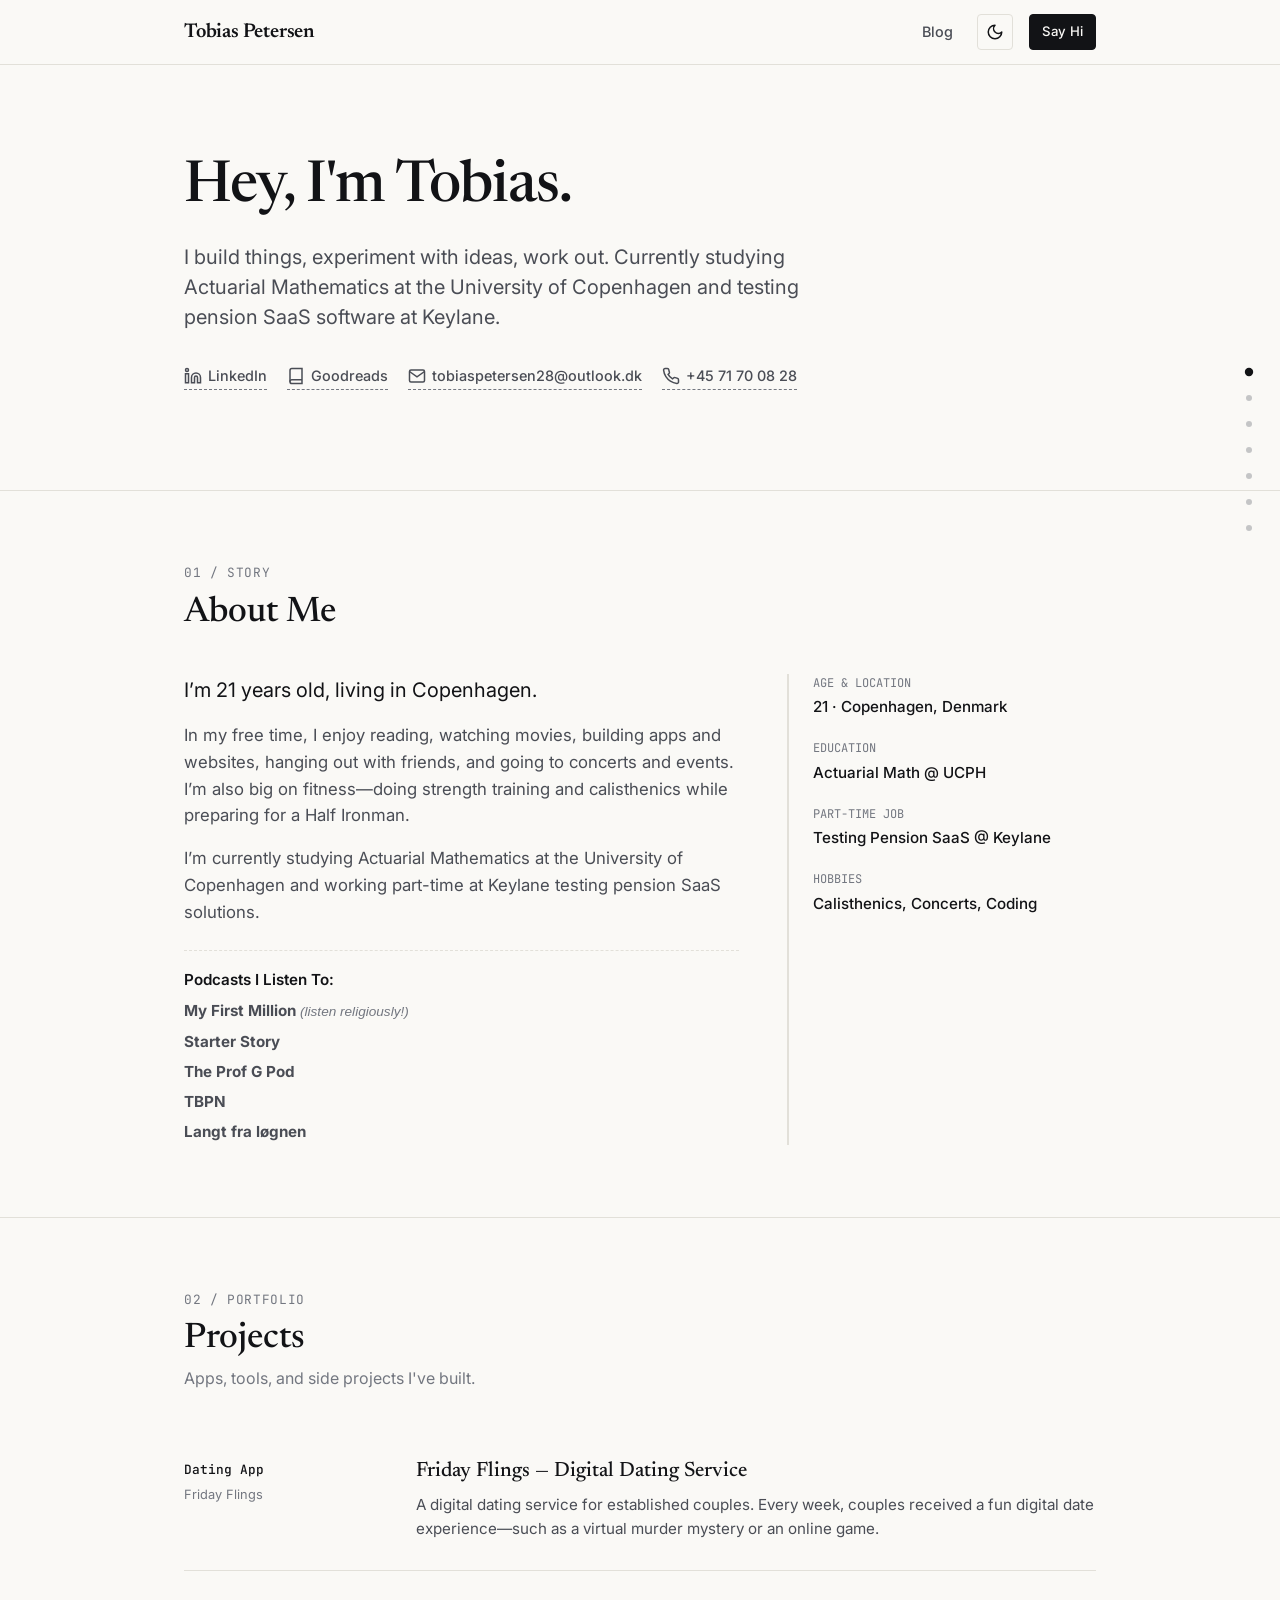
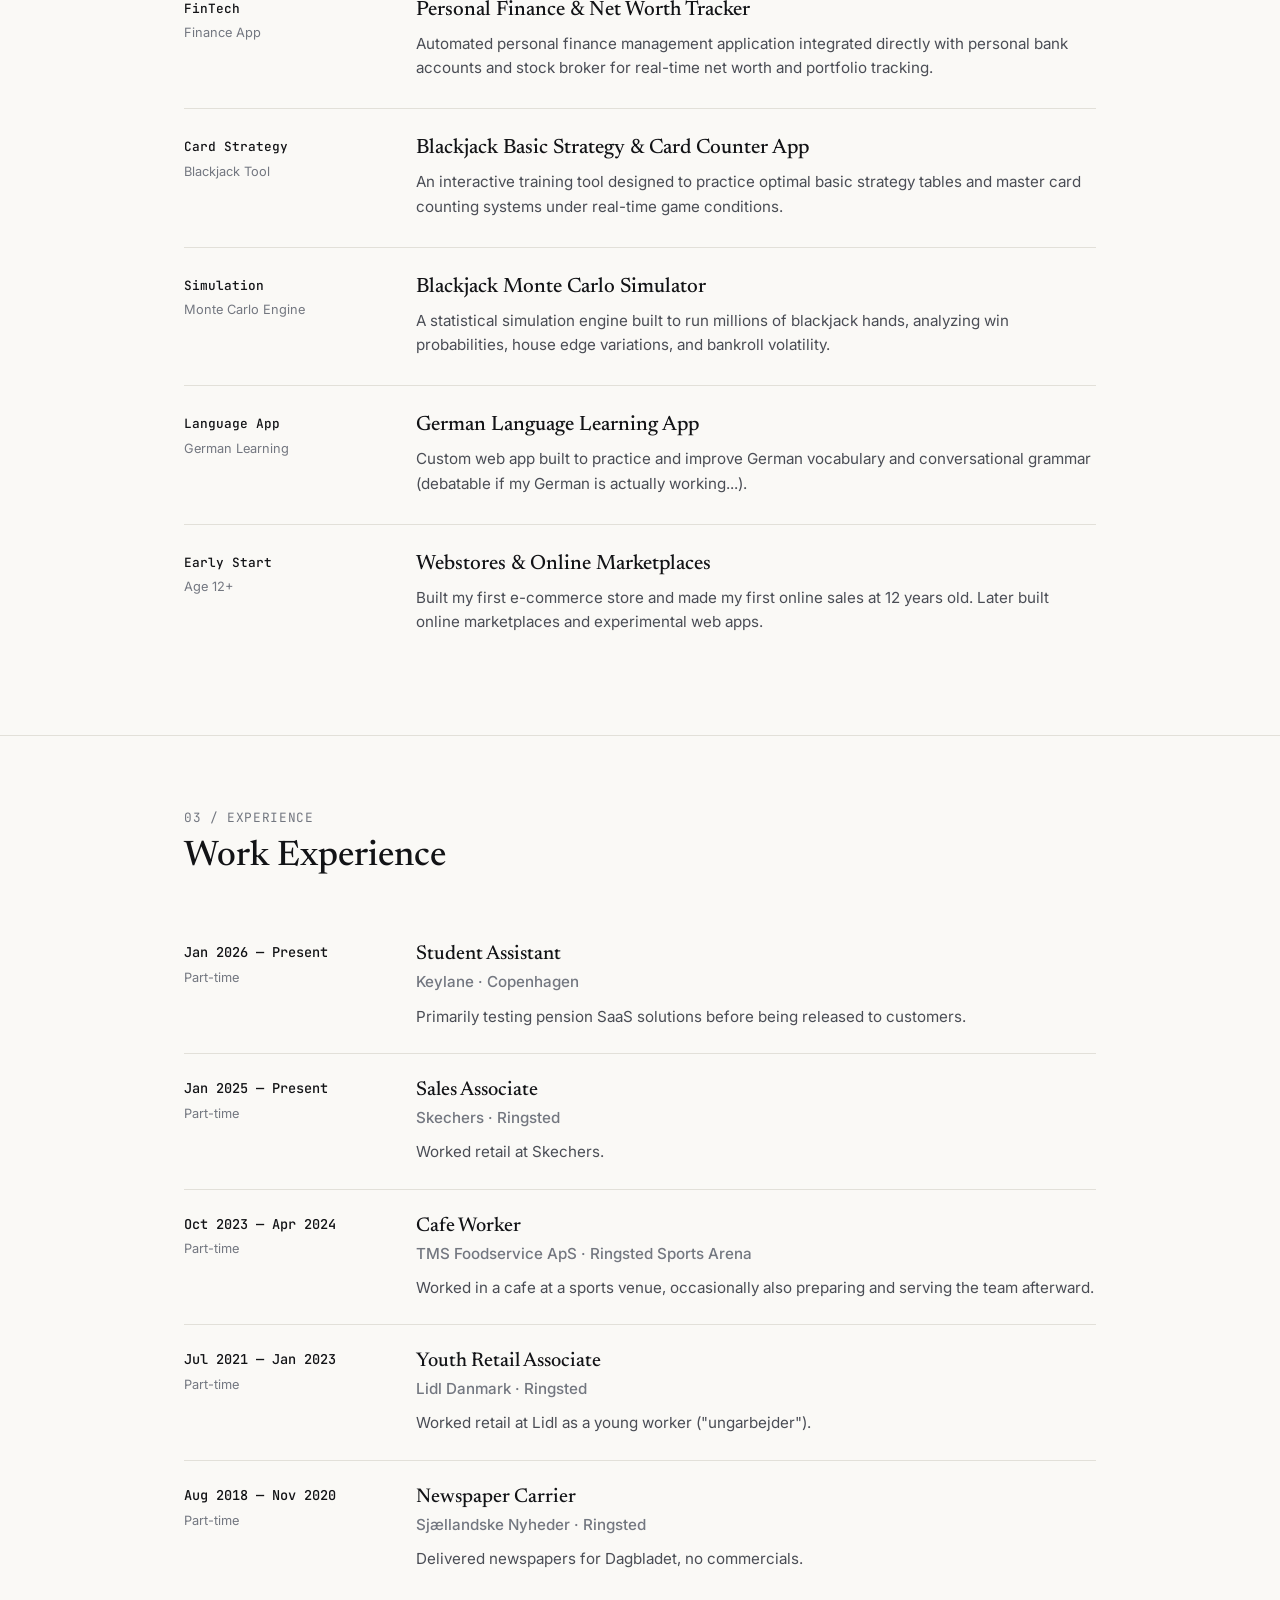
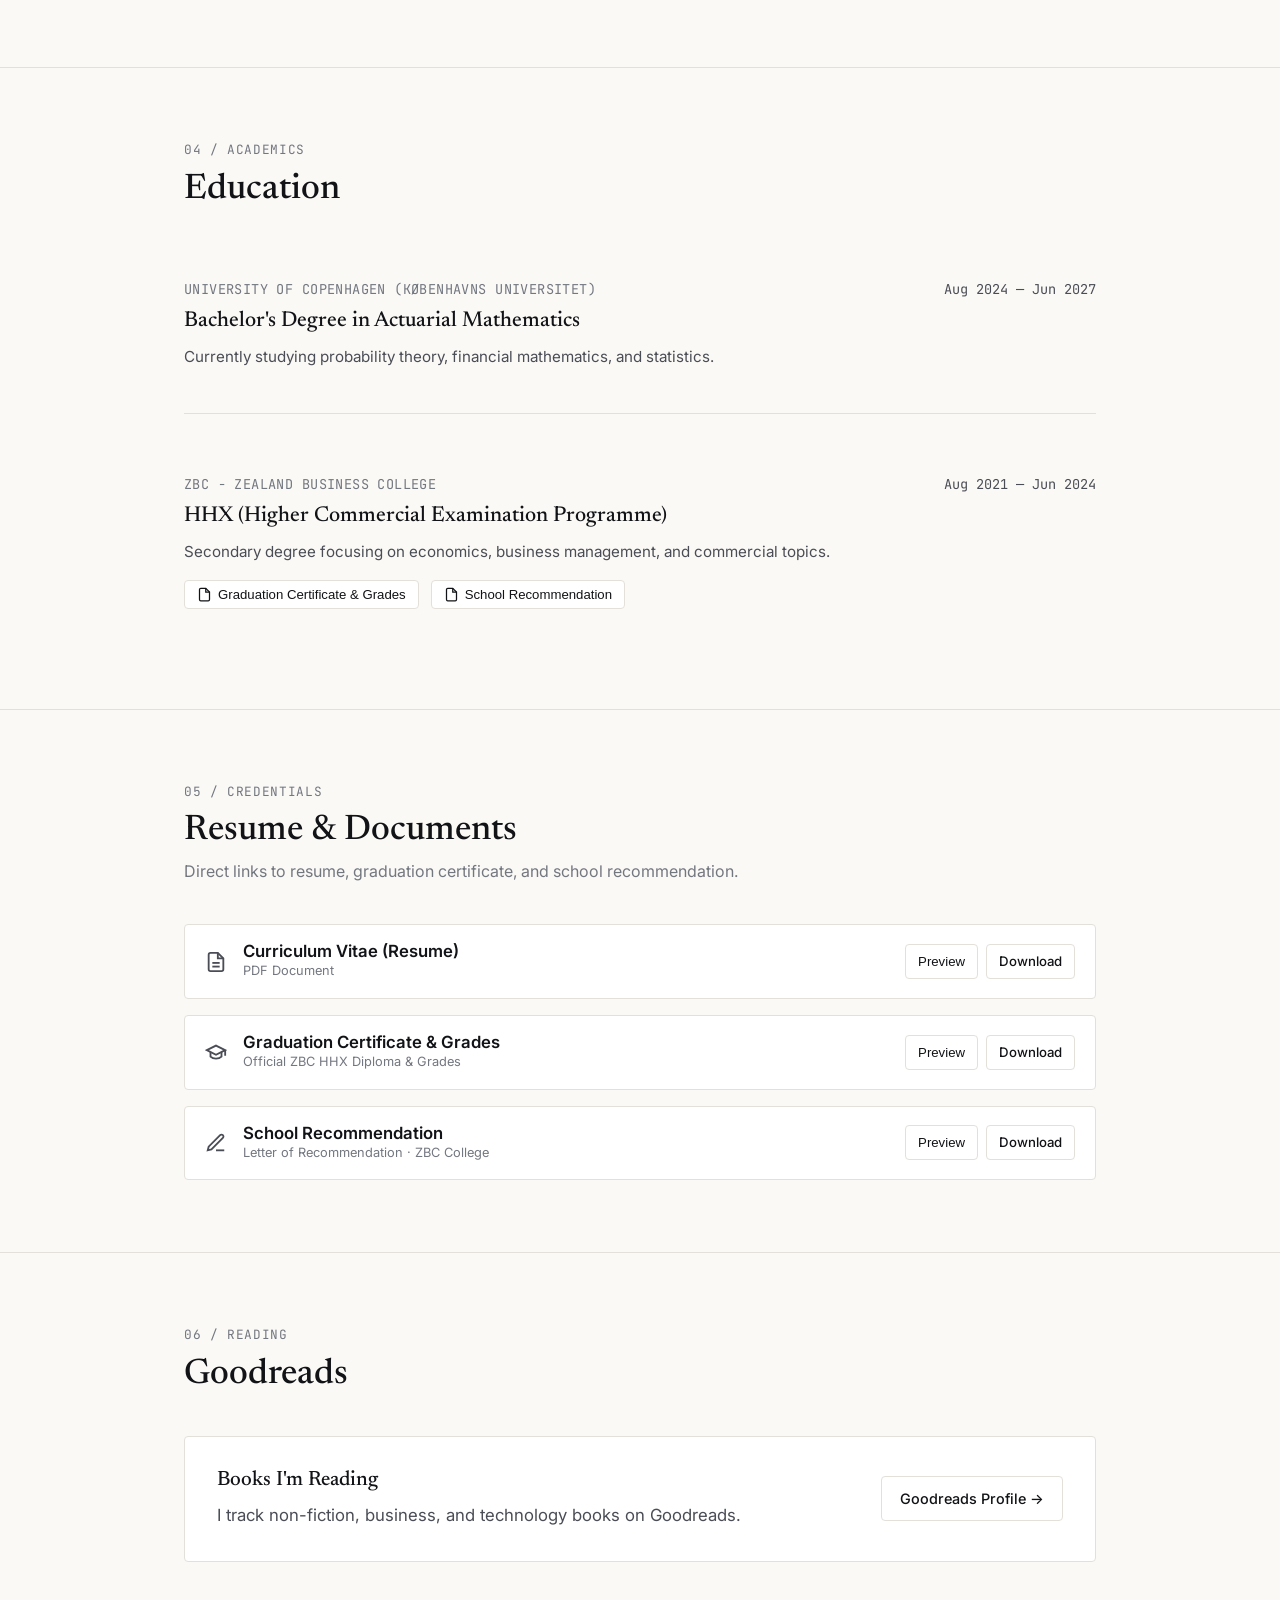
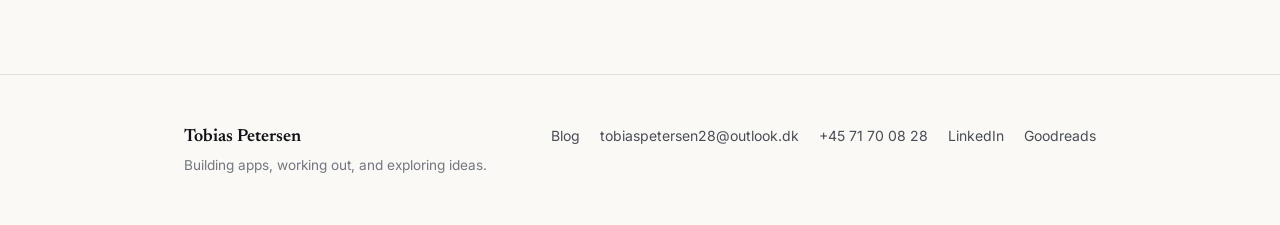
==== commit 61b7df00: "Remove hero buttons Check Out My Projects and Resume & Grades" ====
--- a/index.html
+++ b/index.html
@@ -73,10 +73,7 @@
             </a>
           </div>
 
-          <div class="hero-actions">
-            <a href="#projects" class="btn btn-primary">Check Out My Projects</a>
-            <a href="#documents" class="btn btn-secondary">Resume &amp; Grades</a>
-          </div>
+
         </div>
       </div>
     </section>
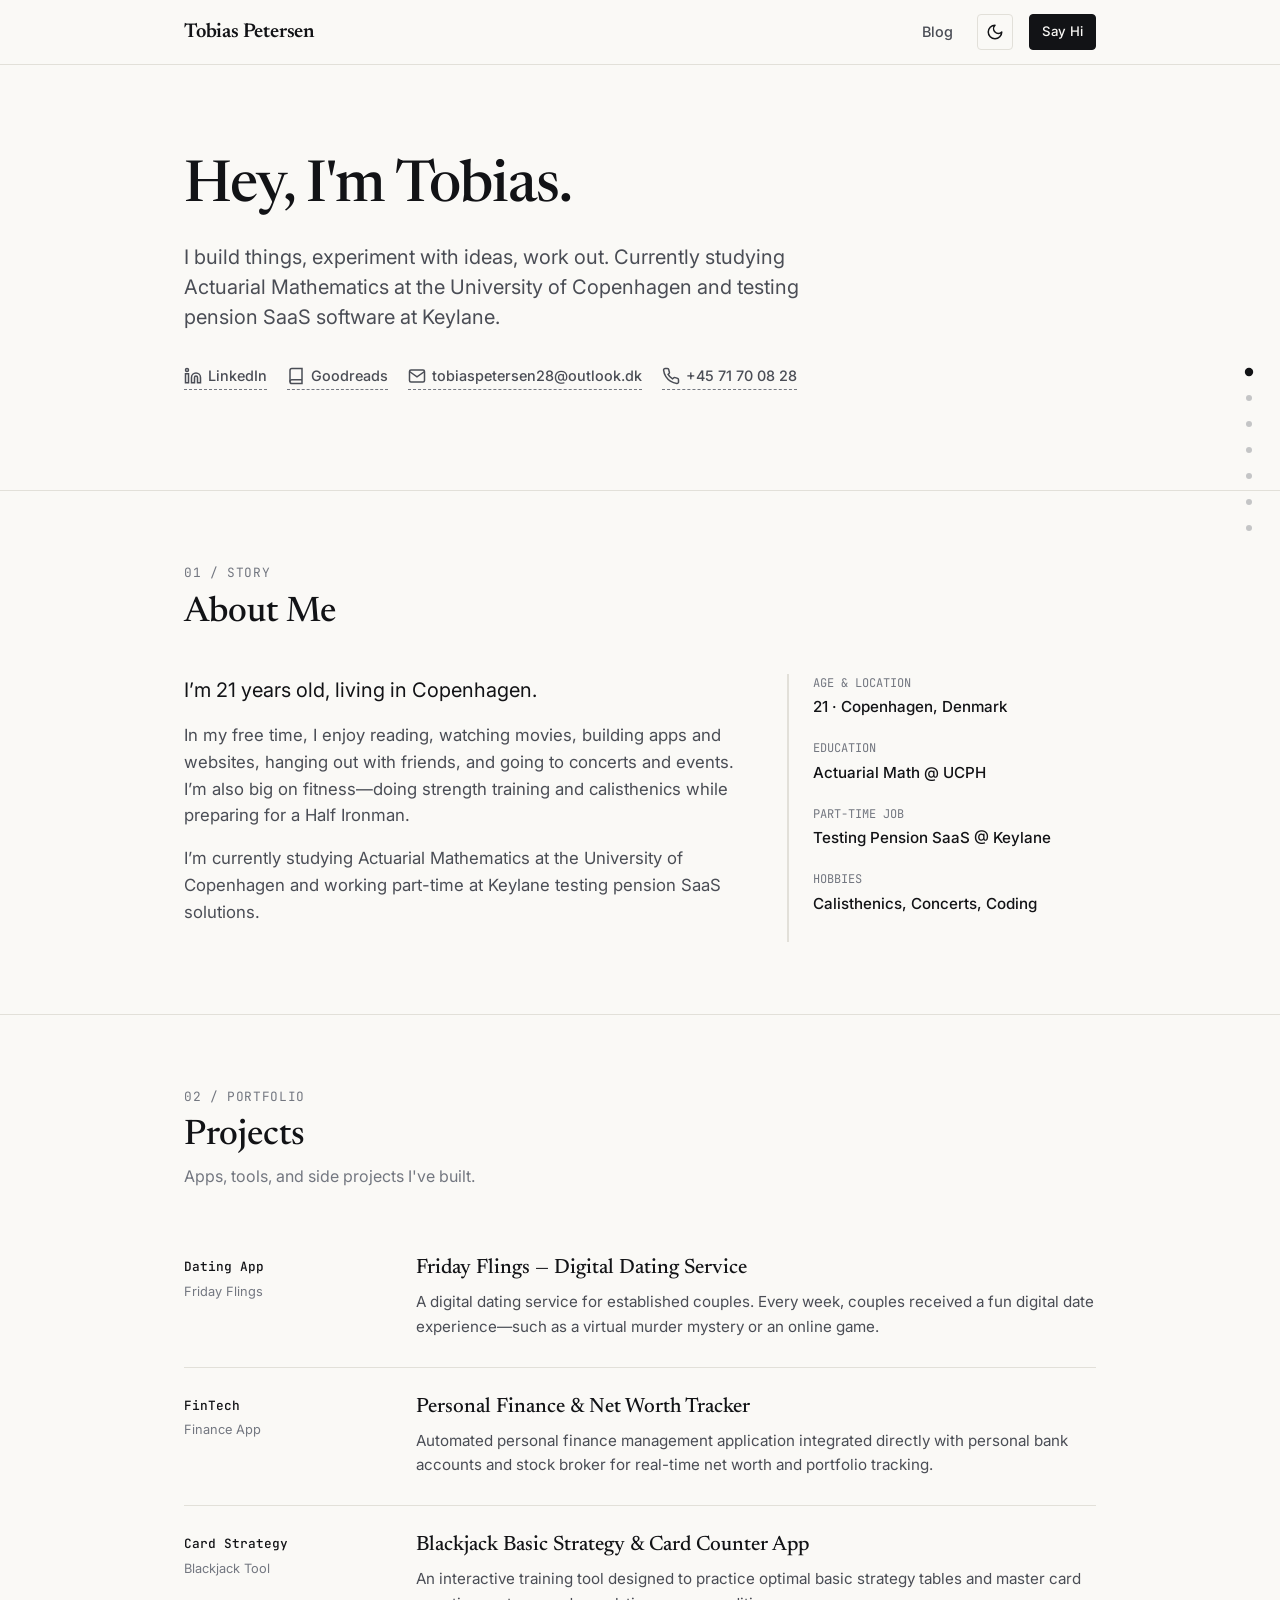
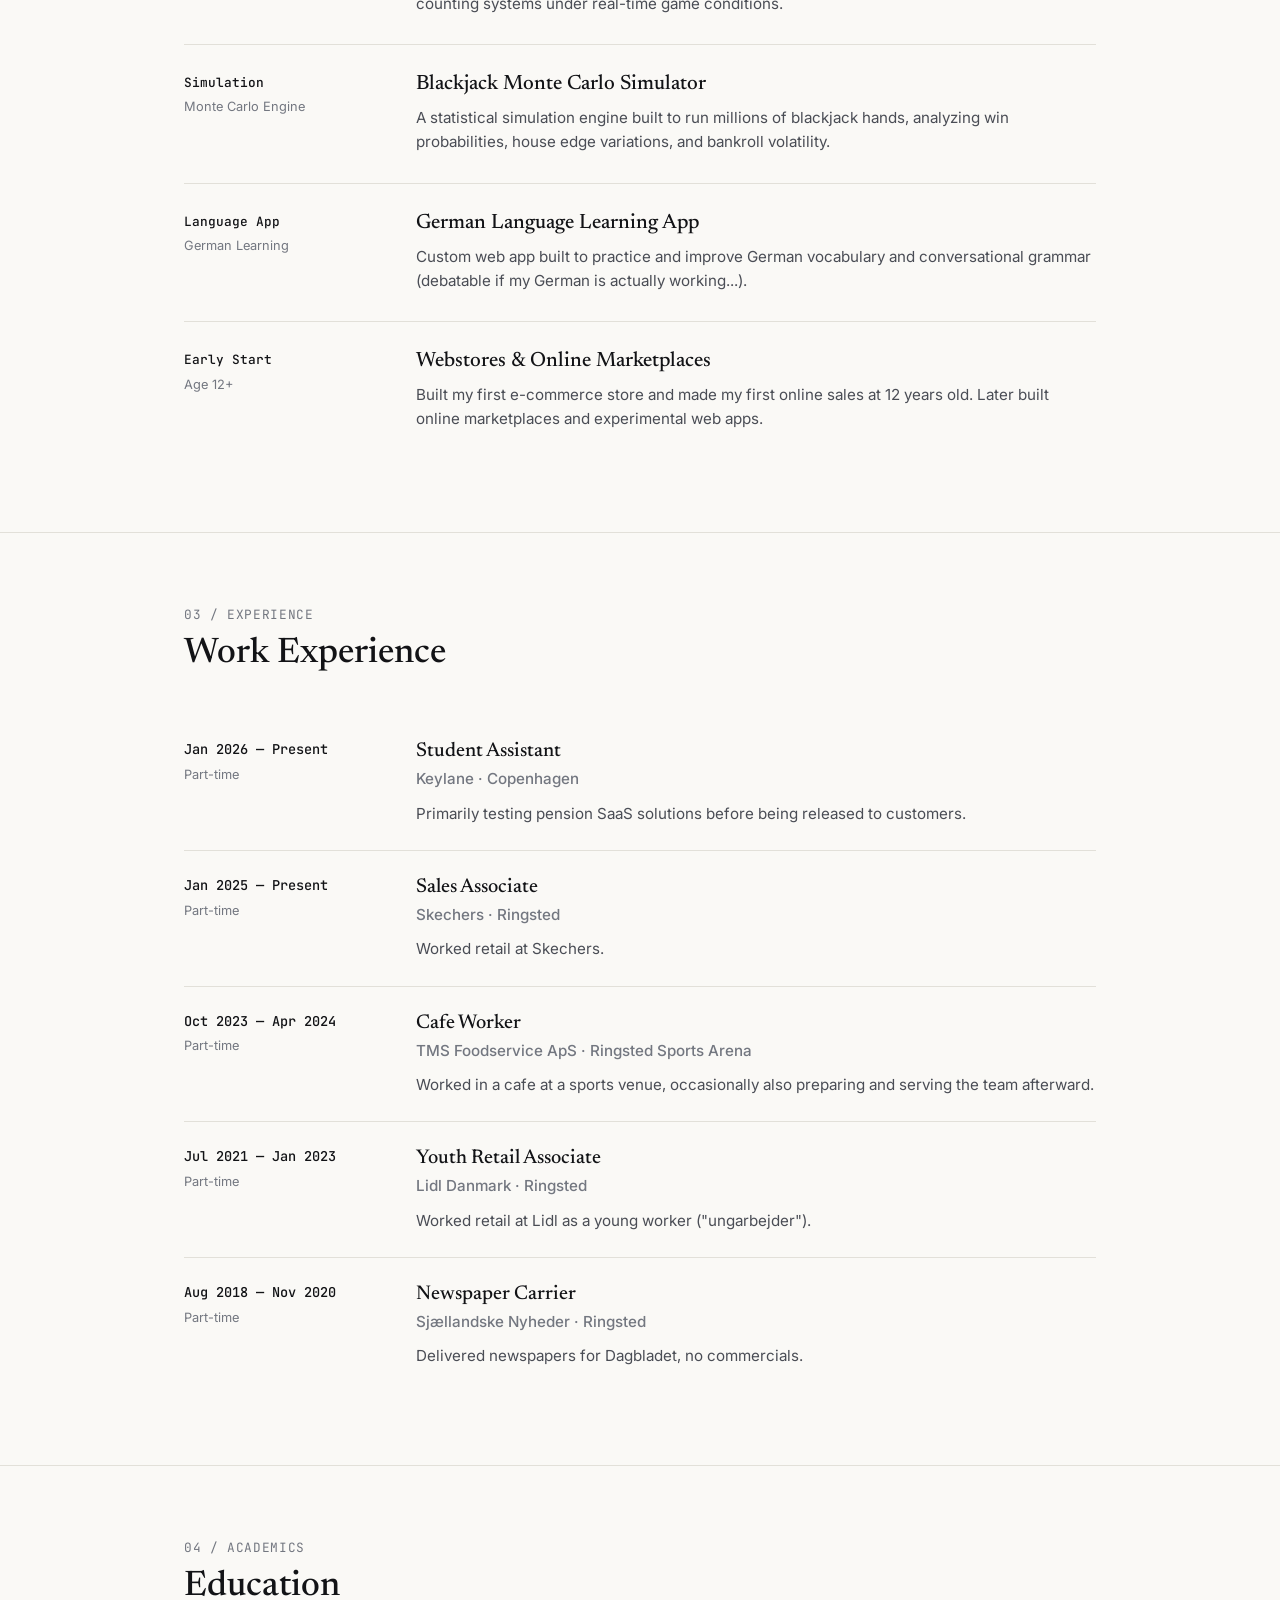
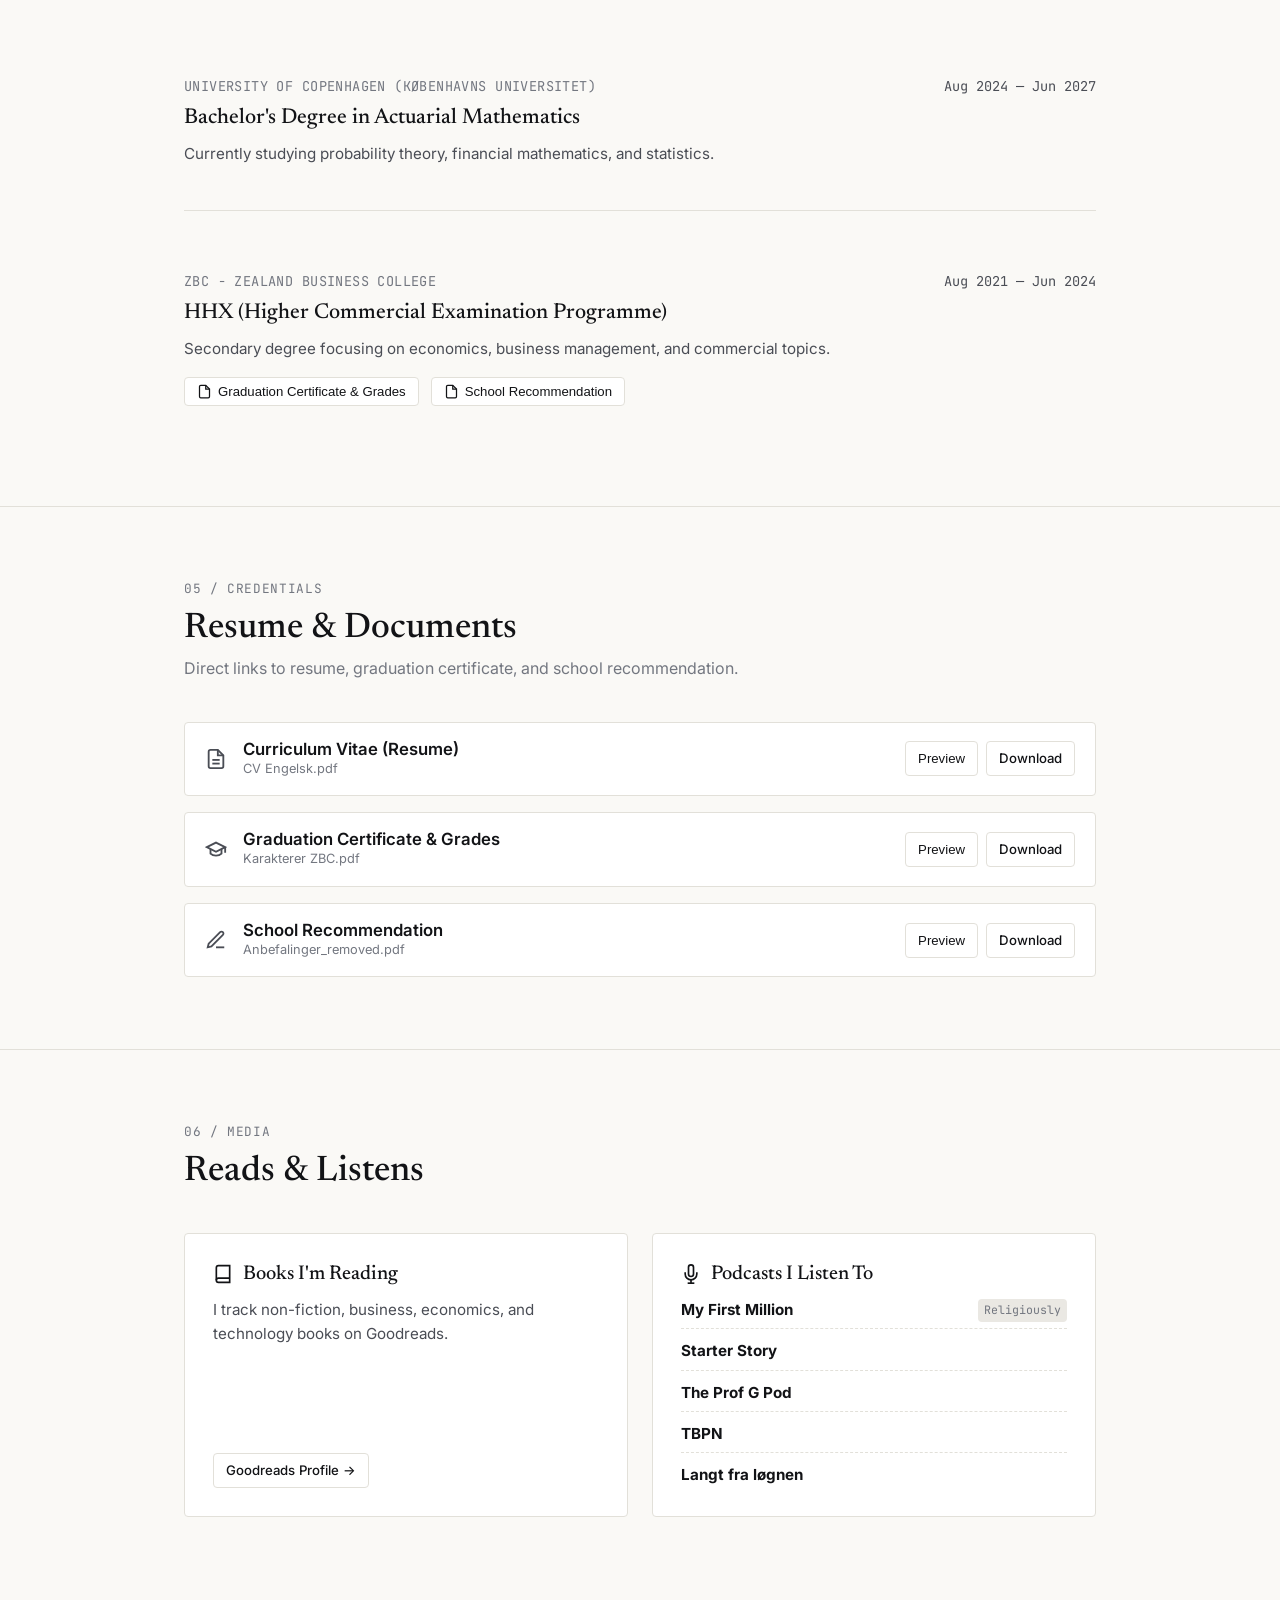
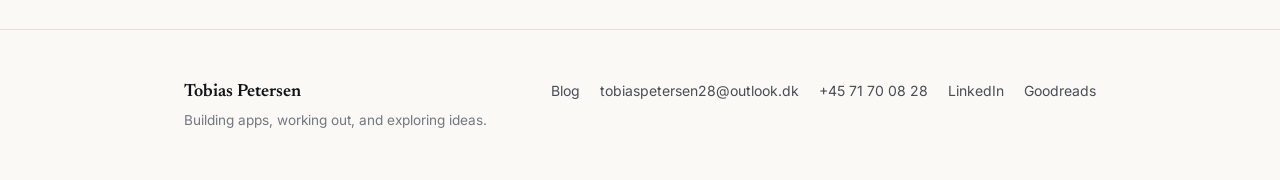
==== commit 3068c132: "Fix document modal and download paths to map exact PDF files, refine Reads & Listens side-by-side de" ====
--- a/index.html
+++ b/index.html
@@ -40,7 +40,7 @@
       <li><a href="#experience" class="scrollspy-item" data-section="experience"><span class="scrollspy-label">Work</span></a></li>
       <li><a href="#education" class="scrollspy-item" data-section="education"><span class="scrollspy-label">Education</span></a></li>
       <li><a href="#documents" class="scrollspy-item" data-section="documents"><span class="scrollspy-label">Documents</span></a></li>
-      <li><a href="#goodreads" class="scrollspy-item" data-section="goodreads"><span class="scrollspy-label">Goodreads</span></a></li>
+      <li><a href="#reads-listens" class="scrollspy-item" data-section="reads-listens"><span class="scrollspy-label">Reads &amp; Listens</span></a></li>
     </ul>
   </aside>
 
@@ -72,8 +72,6 @@
               <span>+45 71 70 08 28</span>
             </a>
           </div>
-
-
         </div>
       </div>
     </section>
@@ -96,17 +94,6 @@
             <p>
               I’m currently studying Actuarial Mathematics at the University of Copenhagen and working part-time at Keylane testing pension SaaS solutions.
             </p>
-
-            <div class="podcasts-subblock">
-              <h4 class="podcasts-heading">Podcasts I Listen To:</h4>
-              <ul class="podcasts-inline-list">
-                <li><strong>My First Million</strong> <em>(listen religiously!)</em></li>
-                <li><strong>Starter Story</strong></li>
-                <li><strong>The Prof G Pod</strong></li>
-                <li><strong>TBPN</strong></li>
-                <li><strong>Langt fra løgnen</strong></li>
-              </ul>
-            </div>
           </div>
 
           <div class="about-highlights">
@@ -371,11 +358,11 @@
             </div>
             <div class="doc-info">
               <h3 class="doc-title">Curriculum Vitae (Resume)</h3>
-              <p class="doc-meta">PDF Document</p>
+              <p class="doc-meta">CV Engelsk.pdf</p>
             </div>
             <div class="doc-actions">
               <button onclick="openDocumentModal('resume')" class="btn btn-secondary btn-sm">Preview</button>
-              <a href="documents/resume.pdf" download class="btn btn-outline btn-sm">Download</a>
+              <a href="documents/CV%20Engelsk.pdf" target="_blank" download class="btn btn-outline btn-sm">Download</a>
             </div>
           </div>
 
@@ -385,11 +372,11 @@
             </div>
             <div class="doc-info">
               <h3 class="doc-title">Graduation Certificate &amp; Grades</h3>
-              <p class="doc-meta">Official ZBC HHX Diploma &amp; Grades</p>
+              <p class="doc-meta">Karakterer ZBC.pdf</p>
             </div>
             <div class="doc-actions">
               <button onclick="openDocumentModal('graduation-certificate')" class="btn btn-secondary btn-sm">Preview</button>
-              <a href="documents/graduation-certificate.pdf" download class="btn btn-outline btn-sm">Download</a>
+              <a href="documents/Karakterer%20ZBC.pdf" target="_blank" download class="btn btn-outline btn-sm">Download</a>
             </div>
           </div>
 
@@ -399,35 +386,55 @@
             </div>
             <div class="doc-info">
               <h3 class="doc-title">School Recommendation</h3>
-              <p class="doc-meta">Letter of Recommendation · ZBC College</p>
+              <p class="doc-meta">Anbefalinger_removed.pdf</p>
             </div>
             <div class="doc-actions">
               <button onclick="openDocumentModal('school-recommendation')" class="btn btn-secondary btn-sm">Preview</button>
-              <a href="documents/recommendation.pdf" download class="btn btn-outline btn-sm">Download</a>
-            </div>
-          </div>
-
-        </div>
-      </div>
-    </section>
-
-    <!-- Reading / Goodreads Section -->
-    <section id="goodreads" class="section border-top">
-      <div class="container">
-        <div class="section-header">
-          <span class="section-label">06 / Reading</span>
-          <h2 class="section-title">Goodreads</h2>
-        </div>
-        <div class="reading-box">
-          <div class="reading-content">
-            <h3 class="reading-heading">Books I'm Reading</h3>
-            <p>
-              I track non-fiction, business, and technology books on Goodreads.
-            </p>
-          </div>
-          <a href="https://www.goodreads.com/user/show/187168328-tobias-petersen" target="_blank" rel="noopener" class="btn btn-secondary">
-            Goodreads Profile &rarr;
-          </a>
+              <a href="documents/Anbefalinger_removed.pdf" target="_blank" download class="btn btn-outline btn-sm">Download</a>
+            </div>
+          </div>
+
+        </div>
+      </div>
+    </section>
+
+    <!-- Reads & Listens Section (Clean Editorial Side-by-Side) -->
+    <section id="reads-listens" class="section border-top">
+      <div class="container">
+        <div class="section-header">
+          <span class="section-label">06 / Media</span>
+          <h2 class="section-title">Reads &amp; Listens</h2>
+        </div>
+
+        <div class="reads-listens-grid">
+          
+          <div class="media-card">
+            <div class="media-card-header">
+              <svg width="20" height="20" viewBox="0 0 24 24" fill="none" stroke="currentColor" stroke-width="2"><path d="M4 19.5A2.5 2.5 0 0 1 6.5 17H20"/><path d="M6.5 2H20v20H6.5A2.5 2.5 0 0 1 4 19.5v-15A2.5 2.5 0 0 1 6.5 2z"/></svg>
+              <h3 class="media-card-title">Books I'm Reading</h3>
+            </div>
+            <p class="media-card-desc">
+              I track non-fiction, business, economics, and technology books on Goodreads.
+            </p>
+            <a href="https://www.goodreads.com/user/show/187168328-tobias-petersen" target="_blank" rel="noopener" class="btn btn-secondary btn-sm media-btn">
+              Goodreads Profile &rarr;
+            </a>
+          </div>
+
+          <div class="media-card">
+            <div class="media-card-header">
+              <svg width="20" height="20" viewBox="0 0 24 24" fill="none" stroke="currentColor" stroke-width="2"><path d="M12 1a3 3 0 0 0-3 3v8a3 3 0 0 0 6 0V4a3 3 0 0 0-3-3z"/><path d="M19 10v2a7 7 0 0 1-14 0v-2"/><line x1="12" y1="19" x2="12" y2="23"/><line x1="8" y1="23" x2="16" y2="23"/></svg>
+              <h3 class="media-card-title">Podcasts I Listen To</h3>
+            </div>
+            <ul class="podcasts-clean-list">
+              <li><strong>My First Million</strong> <span class="badge-tag">Religiously</span></li>
+              <li><strong>Starter Story</strong></li>
+              <li><strong>The Prof G Pod</strong></li>
+              <li><strong>TBPN</strong></li>
+              <li><strong>Langt fra løgnen</strong></li>
+            </ul>
+          </div>
+
         </div>
       </div>
     </section>
@@ -465,7 +472,7 @@
         </div>
       </div>
       <div class="modal-footer">
-        <a id="modal-download-btn" href="#" download class="btn btn-primary btn-sm">Download PDF</a>
+        <a id="modal-download-btn" href="#" download target="_blank" class="btn btn-primary btn-sm">Download PDF</a>
         <button onclick="closeDocumentModal()" class="btn btn-secondary btn-sm">Close</button>
       </div>
     </div>
--- a/styles.css
+++ b/styles.css
@@ -320,11 +320,6 @@
   border-bottom-style: solid;
 }
 
-.hero-actions {
-  display: flex;
-  gap: 12px;
-}
-
 /* Sections General */
 .section {
   padding: 72px 0;
@@ -374,34 +369,6 @@
 
 .about-text p {
   margin-bottom: 16px;
-}
-
-.podcasts-subblock {
-  margin-top: 24px;
-  padding-top: 20px;
-  border-top: 1px dashed var(--border-color);
-}
-
-.podcasts-heading {
-  font-family: var(--font-sans);
-  font-size: 0.95rem;
-  font-weight: 600;
-  margin-bottom: 10px;
-  color: var(--text-primary);
-}
-
-.podcasts-inline-list {
-  list-style: none;
-  display: flex;
-  flex-direction: column;
-  gap: 6px;
-  font-size: 0.95rem;
-  color: var(--text-secondary);
-}
-
-.podcasts-inline-list li em {
-  font-size: 0.85rem;
-  color: var(--text-muted);
 }
 
 .about-highlights {
@@ -601,6 +568,76 @@
   font-size: 0.95rem;
 }
 
+/* Reads & Listens Grid */
+.reads-listens-grid {
+  display: grid;
+  grid-template-columns: 1fr 1fr;
+  gap: 24px;
+}
+
+.media-card {
+  background-color: var(--bg-surface);
+  border: 1px solid var(--border-color);
+  padding: 28px;
+  border-radius: var(--radius-sm);
+  display: flex;
+  flex-direction: column;
+}
+
+.media-card-header {
+  display: flex;
+  align-items: center;
+  gap: 10px;
+  margin-bottom: 12px;
+  color: var(--text-primary);
+}
+
+.media-card-title {
+  font-size: 1.25rem;
+}
+
+.media-card-desc {
+  font-size: 0.95rem;
+  color: var(--text-secondary);
+  margin-bottom: 20px;
+  flex-grow: 1;
+}
+
+.media-btn {
+  align-self: flex-start;
+}
+
+.podcasts-clean-list {
+  list-style: none;
+  display: flex;
+  flex-direction: column;
+  gap: 10px;
+}
+
+.podcasts-clean-list li {
+  font-size: 0.95rem;
+  color: var(--text-primary);
+  display: flex;
+  align-items: center;
+  justify-content: space-between;
+  border-bottom: 1px dashed var(--border-color);
+  padding-bottom: 6px;
+}
+
+.podcasts-clean-list li:last-child {
+  border-bottom: none;
+  padding-bottom: 0;
+}
+
+.badge-tag {
+  font-family: var(--font-mono);
+  font-size: 0.725rem;
+  color: var(--text-muted);
+  background-color: var(--accent-bg);
+  padding: 2px 6px;
+  border-radius: var(--radius-sm);
+}
+
 /* Documents Grid */
 .documents-grid {
   display: flex;
@@ -643,26 +680,6 @@
 .doc-actions {
   display: flex;
   gap: 8px;
-}
-
-/* Reading Box */
-.reading-box {
-  display: flex;
-  align-items: center;
-  justify-content: space-between;
-  background-color: var(--bg-surface);
-  border: 1px solid var(--border-color);
-  padding: 32px;
-  border-radius: var(--radius-sm);
-}
-
-.reading-content {
-  max-width: 600px;
-}
-
-.reading-heading {
-  font-size: 1.3rem;
-  margin-bottom: 8px;
 }
 
 /* Blog Page Styling */
@@ -823,7 +840,7 @@
 /* Responsive Rules */
 @media (max-width: 900px) {
   .scrollspy {
-    display: none; /* Hide floating scrollspy dots on mobile/tablet */
+    display: none;
   }
 }
 
@@ -832,7 +849,7 @@
     font-size: 2.5rem;
   }
   
-  .about-grid {
+  .about-grid, .reads-listens-grid {
     grid-template-columns: 1fr;
     gap: 32px;
   }
@@ -848,12 +865,6 @@
     gap: 16px;
   }
 
-  .reading-box {
-    flex-direction: column;
-    align-items: flex-start;
-    gap: 20px;
-  }
-
   .footer-container {
     flex-direction: column;
     gap: 20px;
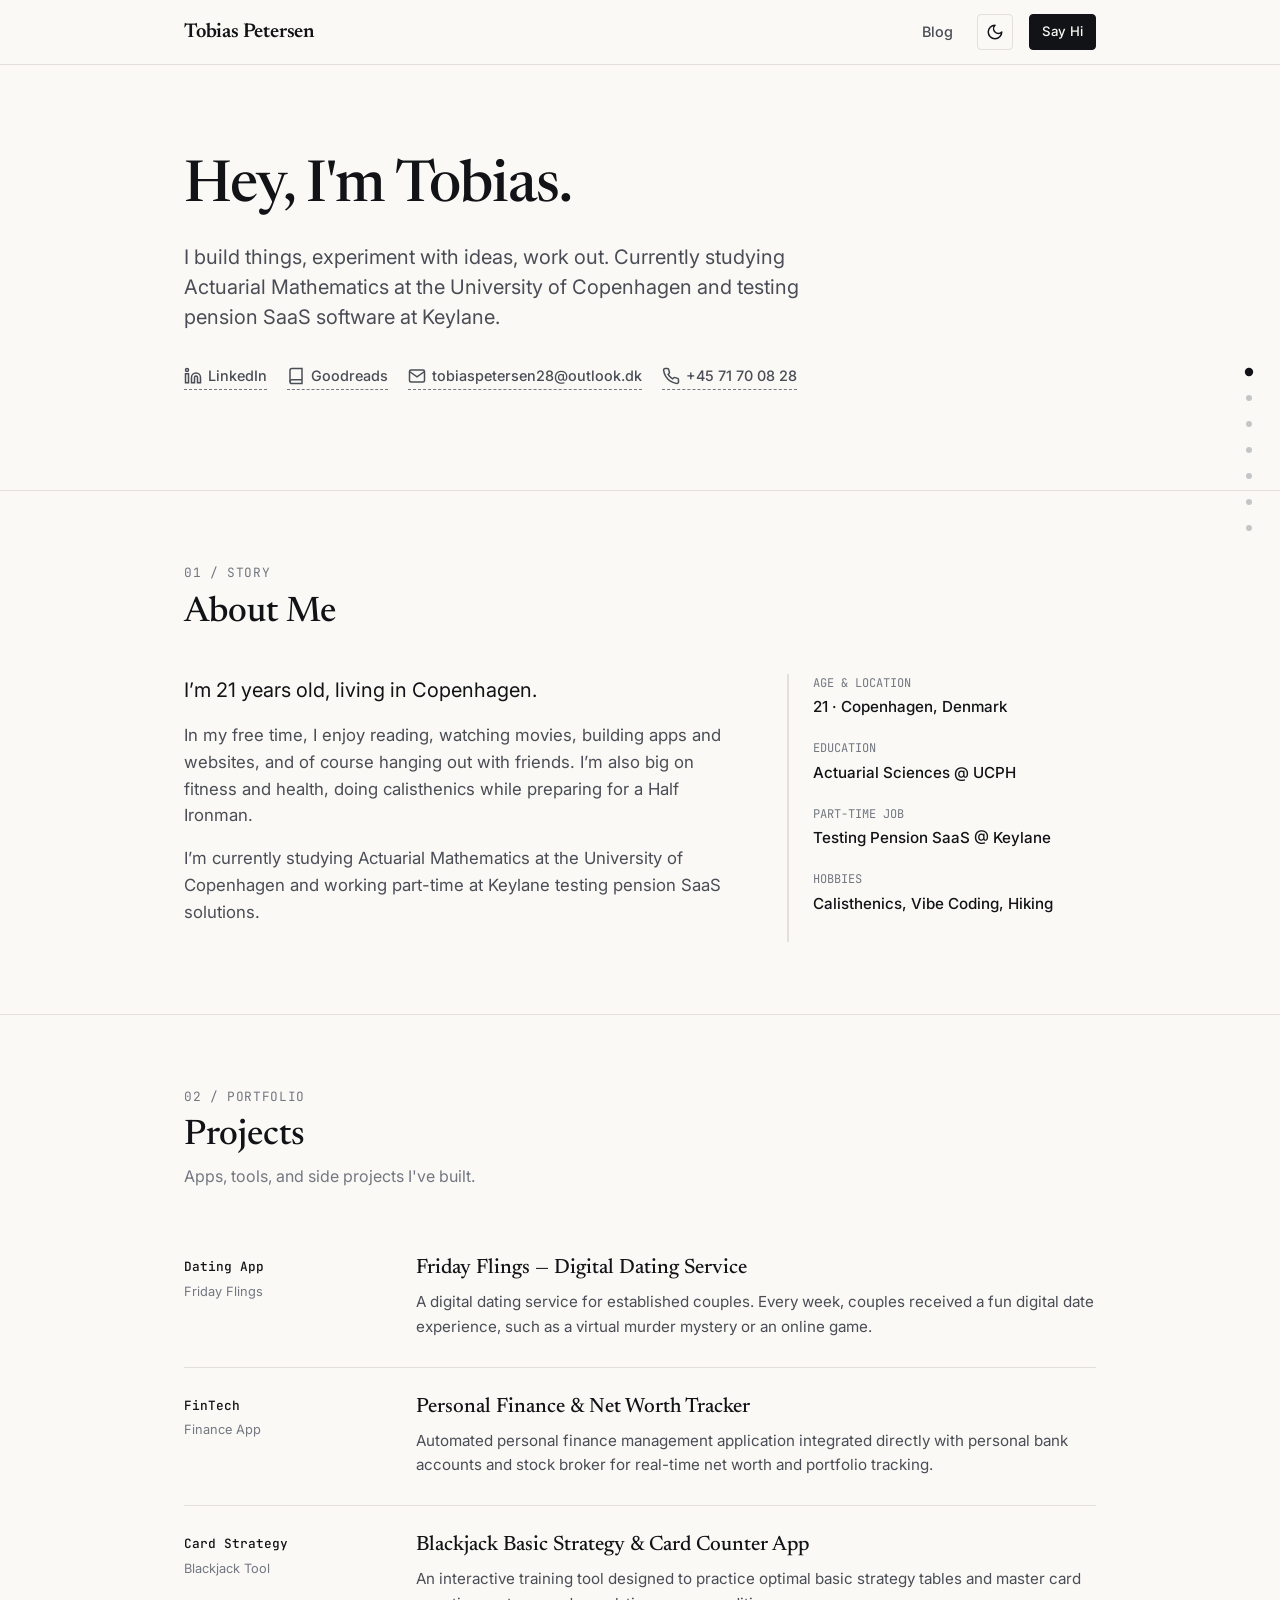
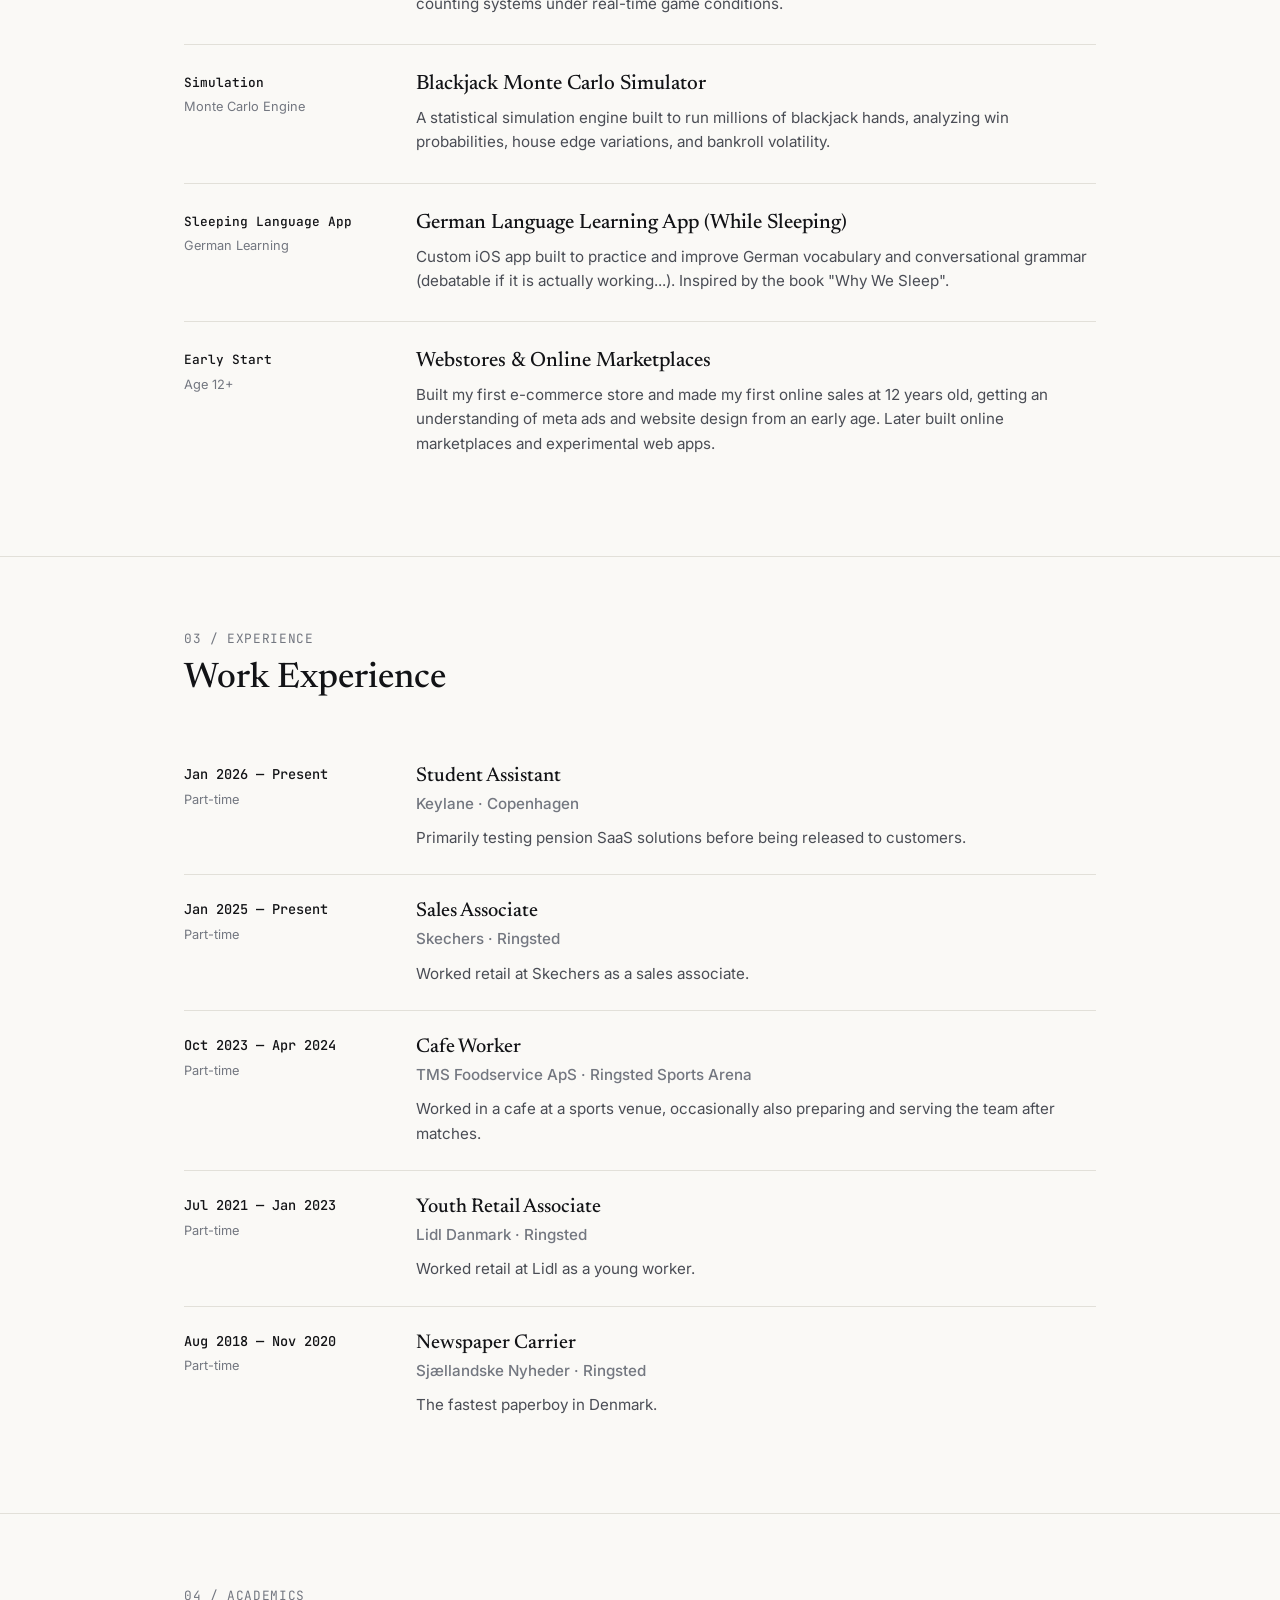
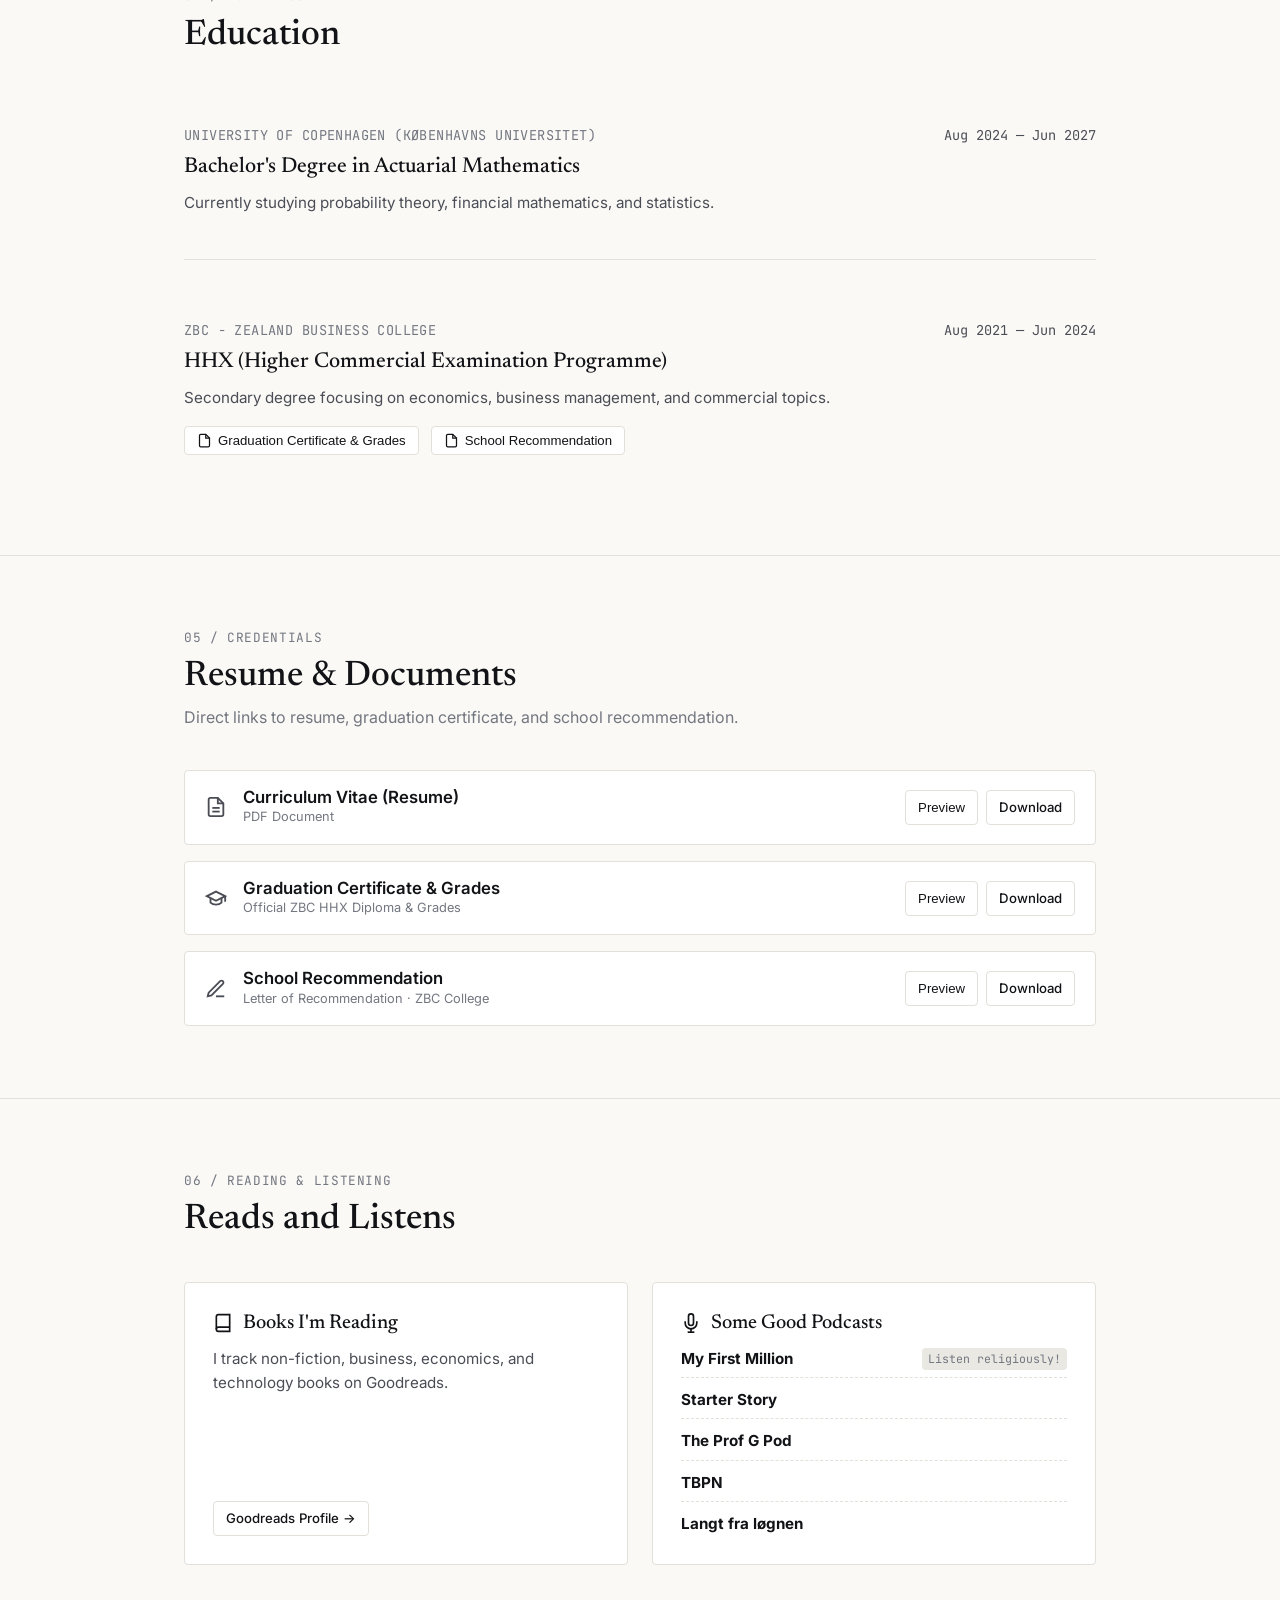
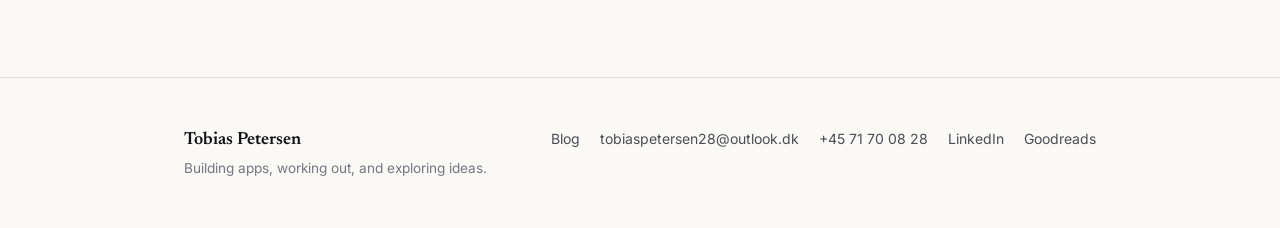
==== commit b5a1c9e7: "Preserve user text edits, fix all document PDF links, and apply pretty side-by-side Reads and Listen" ====
--- a/index.html
+++ b/index.html
@@ -89,7 +89,7 @@
               I’m 21 years old, living in Copenhagen.
             </p>
             <p>
-              In my free time, I enjoy reading, watching movies, building apps and websites, hanging out with friends, and going to concerts and events. I’m also big on fitness—doing strength training and calisthenics while preparing for a Half Ironman.
+              In my free time, I enjoy reading, watching movies, building apps and websites, and of course hanging out with friends. I’m also big on fitness and health, doing calisthenics while preparing for a Half Ironman.
             </p>
             <p>
               I’m currently studying Actuarial Mathematics at the University of Copenhagen and working part-time at Keylane testing pension SaaS solutions.
@@ -103,7 +103,7 @@
             </div>
             <div class="highlight-item">
               <span class="highlight-label">Education</span>
-              <span class="highlight-value">Actuarial Math @ UCPH</span>
+              <span class="highlight-value">Actuarial Sciences @ UCPH</span>
             </div>
             <div class="highlight-item">
               <span class="highlight-label">Part-time Job</span>
@@ -111,7 +111,7 @@
             </div>
             <div class="highlight-item">
               <span class="highlight-label">Hobbies</span>
-              <span class="highlight-value">Calisthenics, Concerts, Coding</span>
+              <span class="highlight-value">Calisthenics, Vibe Coding, Hiking</span>
             </div>
           </div>
         </div>
@@ -137,7 +137,7 @@
             <div class="project-body">
               <h3 class="project-title">Friday Flings — Digital Dating Service</h3>
               <p class="project-desc">
-                A digital dating service for established couples. Every week, couples received a fun digital date experience—such as a virtual murder mystery or an online game.
+                A digital dating service for established couples. Every week, couples received a fun digital date experience, such as a virtual murder mystery or an online game.
               </p>
             </div>
           </article>
@@ -183,13 +183,13 @@
 
           <article class="project-row">
             <div class="project-meta">
-              <span class="project-tag">Language App</span>
+              <span class="project-tag">Sleeping Language App</span>
               <span class="project-year">German Learning</span>
             </div>
             <div class="project-body">
-              <h3 class="project-title">German Language Learning App</h3>
-              <p class="project-desc">
-                Custom web app built to practice and improve German vocabulary and conversational grammar (debatable if my German is actually working...).
+              <h3 class="project-title">German Language Learning App (While Sleeping)</h3>
+              <p class="project-desc">
+                Custom iOS app built to practice and improve German vocabulary and conversational grammar (debatable if it is actually working...). Inspired by the book "Why We Sleep".
               </p>
             </div>
           </article>
@@ -202,7 +202,7 @@
             <div class="project-body">
               <h3 class="project-title">Webstores &amp; Online Marketplaces</h3>
               <p class="project-desc">
-                Built my first e-commerce store and made my first online sales at 12 years old. Later built online marketplaces and experimental web apps.
+                Built my first e-commerce store and made my first online sales at 12 years old, getting an understanding of meta ads and website design from an early age. Later built online marketplaces and experimental web apps.
               </p>
             </div>
           </article>
@@ -244,7 +244,7 @@
               <h3 class="timeline-role">Sales Associate</h3>
               <div class="timeline-company">Skechers · Ringsted</div>
               <p class="timeline-desc">
-                Worked retail at Skechers.
+                Worked retail at Skechers as a sales associate.
               </p>
             </div>
           </div>
@@ -258,7 +258,7 @@
               <h3 class="timeline-role">Cafe Worker</h3>
               <div class="timeline-company">TMS Foodservice ApS · Ringsted Sports Arena</div>
               <p class="timeline-desc">
-                Worked in a cafe at a sports venue, occasionally also preparing and serving the team afterward.
+                Worked in a cafe at a sports venue, occasionally also preparing and serving the team after matches.
               </p>
             </div>
           </div>
@@ -272,7 +272,7 @@
               <h3 class="timeline-role">Youth Retail Associate</h3>
               <div class="timeline-company">Lidl Danmark · Ringsted</div>
               <p class="timeline-desc">
-                Worked retail at Lidl as a young worker ("ungarbejder").
+                Worked retail at Lidl as a young worker.
               </p>
             </div>
           </div>
@@ -286,7 +286,7 @@
               <h3 class="timeline-role">Newspaper Carrier</h3>
               <div class="timeline-company">Sjællandske Nyheder · Ringsted</div>
               <p class="timeline-desc">
-                Delivered newspapers for Dagbladet, no commercials.
+                The fastest paperboy in Denmark.
               </p>
             </div>
           </div>
@@ -358,11 +358,11 @@
             </div>
             <div class="doc-info">
               <h3 class="doc-title">Curriculum Vitae (Resume)</h3>
-              <p class="doc-meta">CV Engelsk.pdf</p>
+              <p class="doc-meta">PDF Document</p>
             </div>
             <div class="doc-actions">
               <button onclick="openDocumentModal('resume')" class="btn btn-secondary btn-sm">Preview</button>
-              <a href="documents/CV%20Engelsk.pdf" target="_blank" download class="btn btn-outline btn-sm">Download</a>
+              <a href="documents/resume.pdf" download class="btn btn-outline btn-sm">Download</a>
             </div>
           </div>
 
@@ -372,11 +372,11 @@
             </div>
             <div class="doc-info">
               <h3 class="doc-title">Graduation Certificate &amp; Grades</h3>
-              <p class="doc-meta">Karakterer ZBC.pdf</p>
+              <p class="doc-meta">Official ZBC HHX Diploma &amp; Grades</p>
             </div>
             <div class="doc-actions">
               <button onclick="openDocumentModal('graduation-certificate')" class="btn btn-secondary btn-sm">Preview</button>
-              <a href="documents/Karakterer%20ZBC.pdf" target="_blank" download class="btn btn-outline btn-sm">Download</a>
+              <a href="documents/graduation-certificate.pdf" download class="btn btn-outline btn-sm">Download</a>
             </div>
           </div>
 
@@ -386,24 +386,24 @@
             </div>
             <div class="doc-info">
               <h3 class="doc-title">School Recommendation</h3>
-              <p class="doc-meta">Anbefalinger_removed.pdf</p>
+              <p class="doc-meta">Letter of Recommendation · ZBC College</p>
             </div>
             <div class="doc-actions">
               <button onclick="openDocumentModal('school-recommendation')" class="btn btn-secondary btn-sm">Preview</button>
-              <a href="documents/Anbefalinger_removed.pdf" target="_blank" download class="btn btn-outline btn-sm">Download</a>
-            </div>
-          </div>
-
-        </div>
-      </div>
-    </section>
-
-    <!-- Reads & Listens Section (Clean Editorial Side-by-Side) -->
+              <a href="documents/recommendation.pdf" download class="btn btn-outline btn-sm">Download</a>
+            </div>
+          </div>
+
+        </div>
+      </div>
+    </section>
+
+    <!-- Reads & Listens Section (Pretty Side-by-Side Cards) -->
     <section id="reads-listens" class="section border-top">
       <div class="container">
         <div class="section-header">
-          <span class="section-label">06 / Media</span>
-          <h2 class="section-title">Reads &amp; Listens</h2>
+          <span class="section-label">06 / Reading &amp; Listening</span>
+          <h2 class="section-title">Reads and Listens</h2>
         </div>
 
         <div class="reads-listens-grid">
@@ -424,10 +424,10 @@
           <div class="media-card">
             <div class="media-card-header">
               <svg width="20" height="20" viewBox="0 0 24 24" fill="none" stroke="currentColor" stroke-width="2"><path d="M12 1a3 3 0 0 0-3 3v8a3 3 0 0 0 6 0V4a3 3 0 0 0-3-3z"/><path d="M19 10v2a7 7 0 0 1-14 0v-2"/><line x1="12" y1="19" x2="12" y2="23"/><line x1="8" y1="23" x2="16" y2="23"/></svg>
-              <h3 class="media-card-title">Podcasts I Listen To</h3>
+              <h3 class="media-card-title">Some Good Podcasts</h3>
             </div>
             <ul class="podcasts-clean-list">
-              <li><strong>My First Million</strong> <span class="badge-tag">Religiously</span></li>
+              <li><strong>My First Million</strong> <span class="badge-tag">Listen religiously!</span></li>
               <li><strong>Starter Story</strong></li>
               <li><strong>The Prof G Pod</strong></li>
               <li><strong>TBPN</strong></li>
@@ -472,7 +472,7 @@
         </div>
       </div>
       <div class="modal-footer">
-        <a id="modal-download-btn" href="#" download target="_blank" class="btn btn-primary btn-sm">Download PDF</a>
+        <a id="modal-download-btn" href="#" download class="btn btn-primary btn-sm">Download PDF</a>
         <button onclick="closeDocumentModal()" class="btn btn-secondary btn-sm">Close</button>
       </div>
     </div>
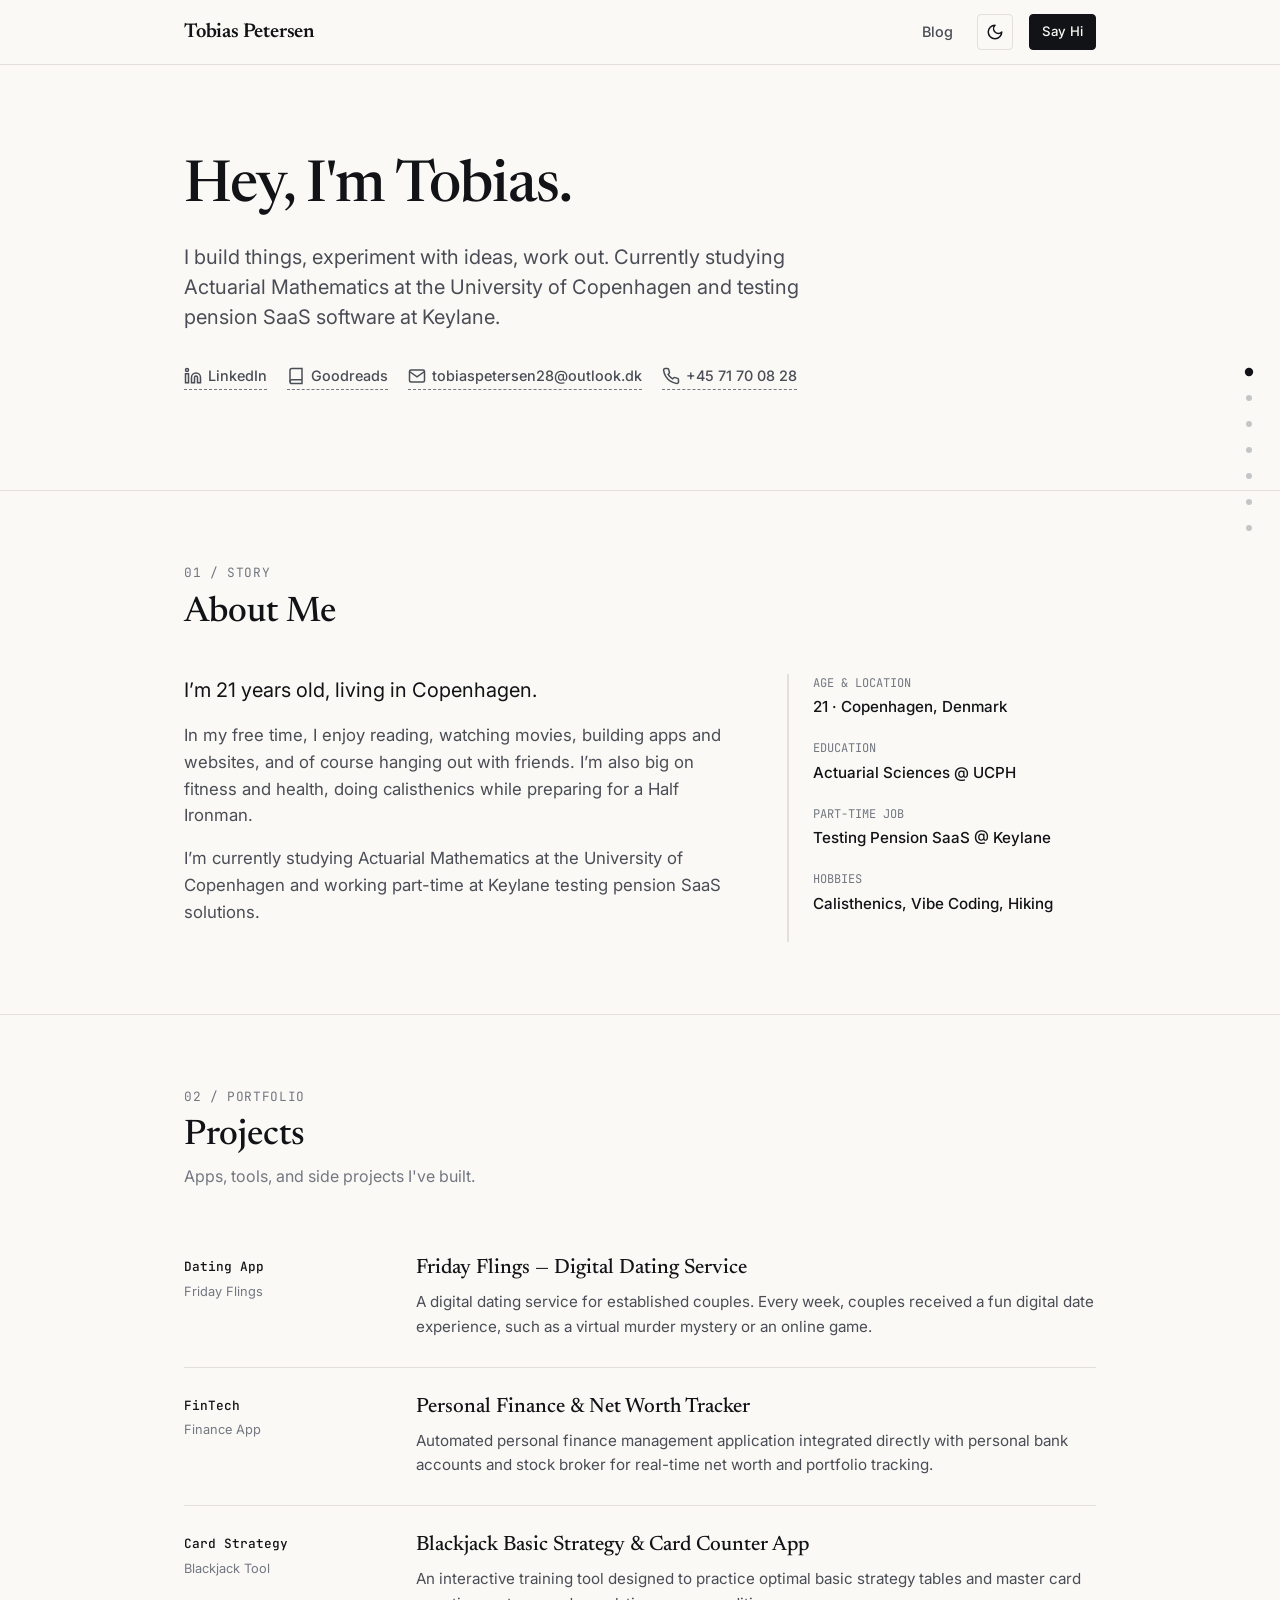
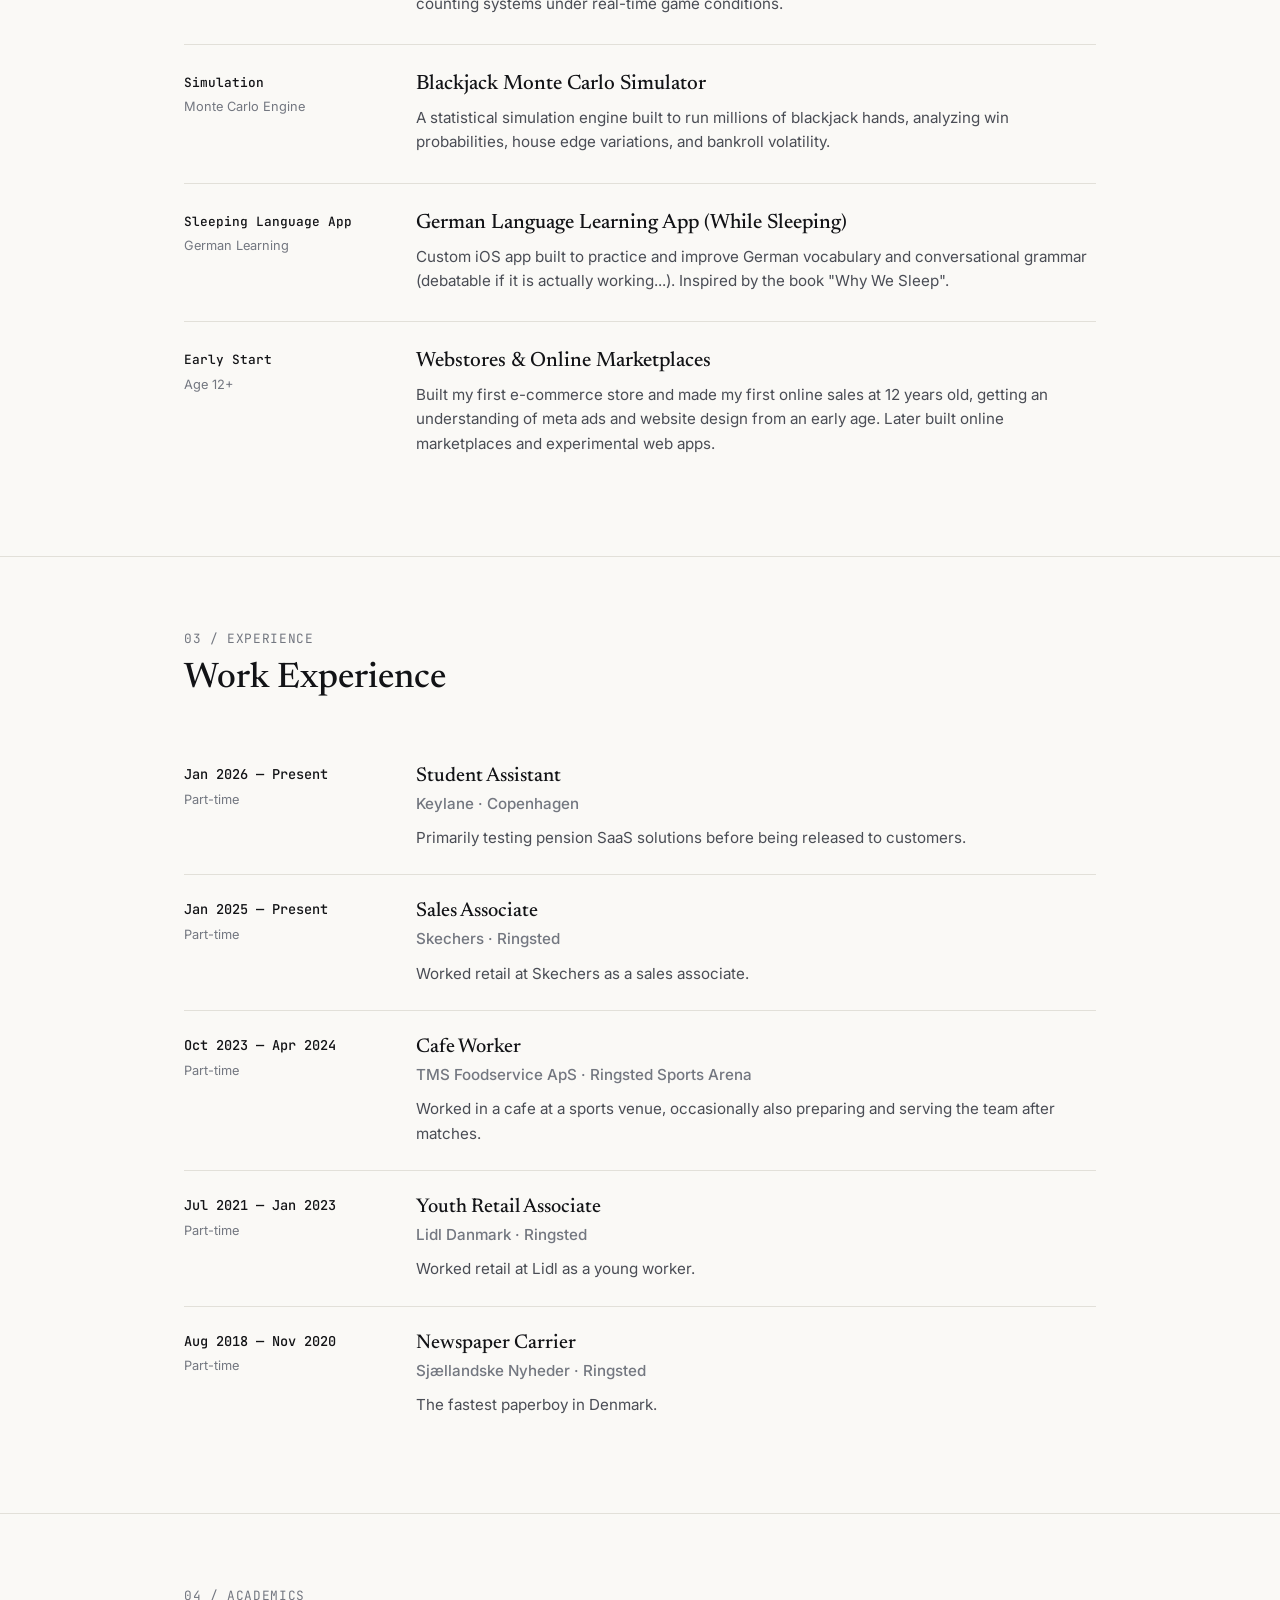
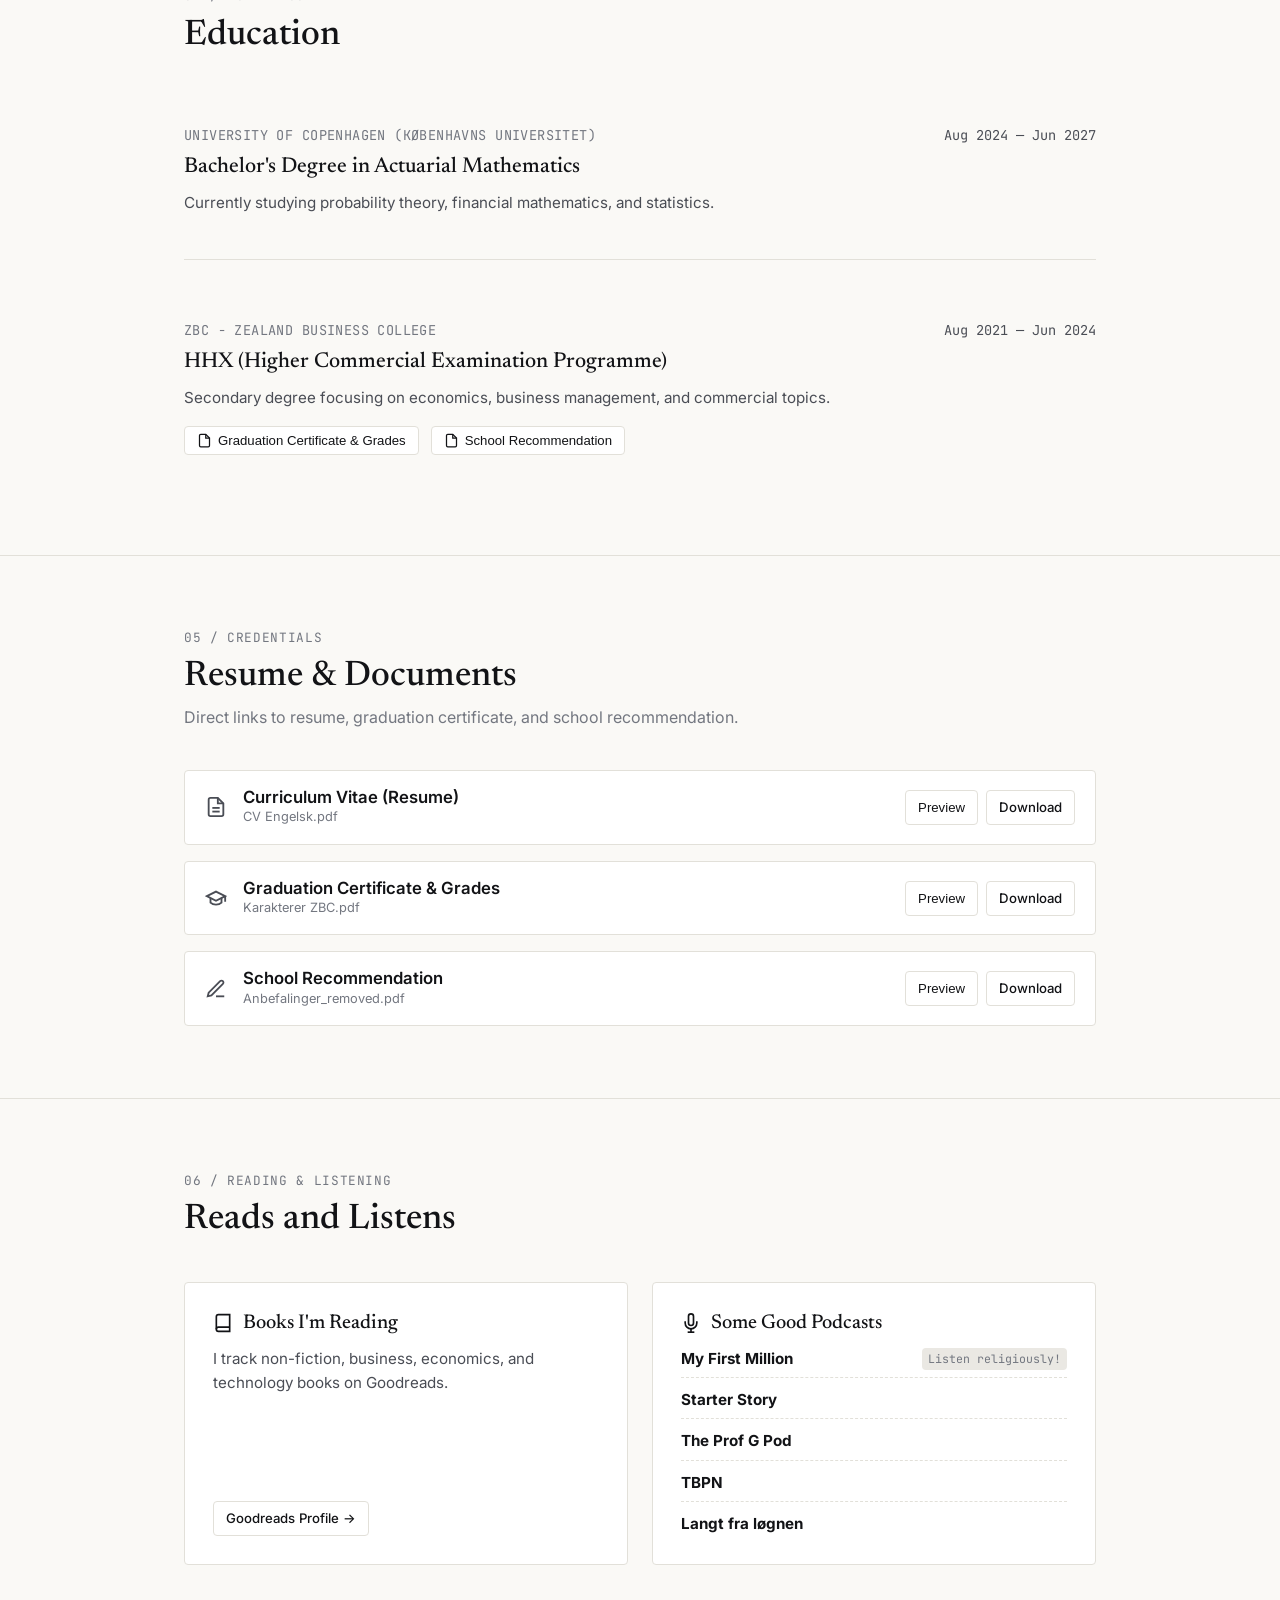
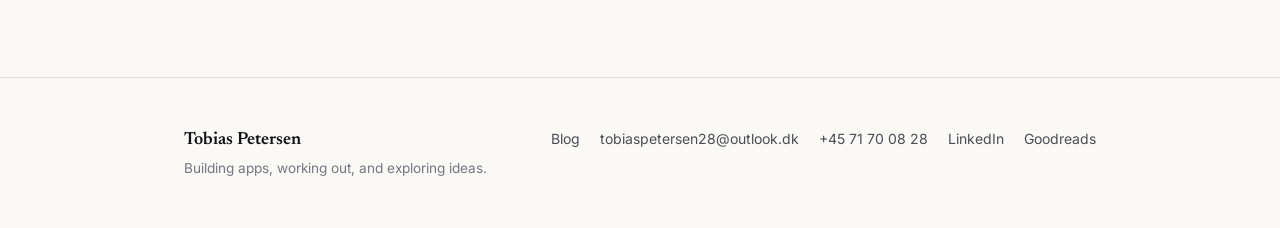
==== commit 297acc87: "Remove extra PDF file copies, update code to link strictly to CV Engelsk.pdf, Karakterer ZBC.pdf, an" ====
--- a/index.html
+++ b/index.html
@@ -358,11 +358,11 @@
             </div>
             <div class="doc-info">
               <h3 class="doc-title">Curriculum Vitae (Resume)</h3>
-              <p class="doc-meta">PDF Document</p>
+              <p class="doc-meta">CV Engelsk.pdf</p>
             </div>
             <div class="doc-actions">
               <button onclick="openDocumentModal('resume')" class="btn btn-secondary btn-sm">Preview</button>
-              <a href="documents/resume.pdf" download class="btn btn-outline btn-sm">Download</a>
+              <a href="documents/CV%20Engelsk.pdf" target="_blank" download class="btn btn-outline btn-sm">Download</a>
             </div>
           </div>
 
@@ -372,11 +372,11 @@
             </div>
             <div class="doc-info">
               <h3 class="doc-title">Graduation Certificate &amp; Grades</h3>
-              <p class="doc-meta">Official ZBC HHX Diploma &amp; Grades</p>
+              <p class="doc-meta">Karakterer ZBC.pdf</p>
             </div>
             <div class="doc-actions">
               <button onclick="openDocumentModal('graduation-certificate')" class="btn btn-secondary btn-sm">Preview</button>
-              <a href="documents/graduation-certificate.pdf" download class="btn btn-outline btn-sm">Download</a>
+              <a href="documents/Karakterer%20ZBC.pdf" target="_blank" download class="btn btn-outline btn-sm">Download</a>
             </div>
           </div>
 
@@ -386,11 +386,11 @@
             </div>
             <div class="doc-info">
               <h3 class="doc-title">School Recommendation</h3>
-              <p class="doc-meta">Letter of Recommendation · ZBC College</p>
+              <p class="doc-meta">Anbefalinger_removed.pdf</p>
             </div>
             <div class="doc-actions">
               <button onclick="openDocumentModal('school-recommendation')" class="btn btn-secondary btn-sm">Preview</button>
-              <a href="documents/recommendation.pdf" download class="btn btn-outline btn-sm">Download</a>
+              <a href="documents/Anbefalinger_removed.pdf" target="_blank" download class="btn btn-outline btn-sm">Download</a>
             </div>
           </div>
 
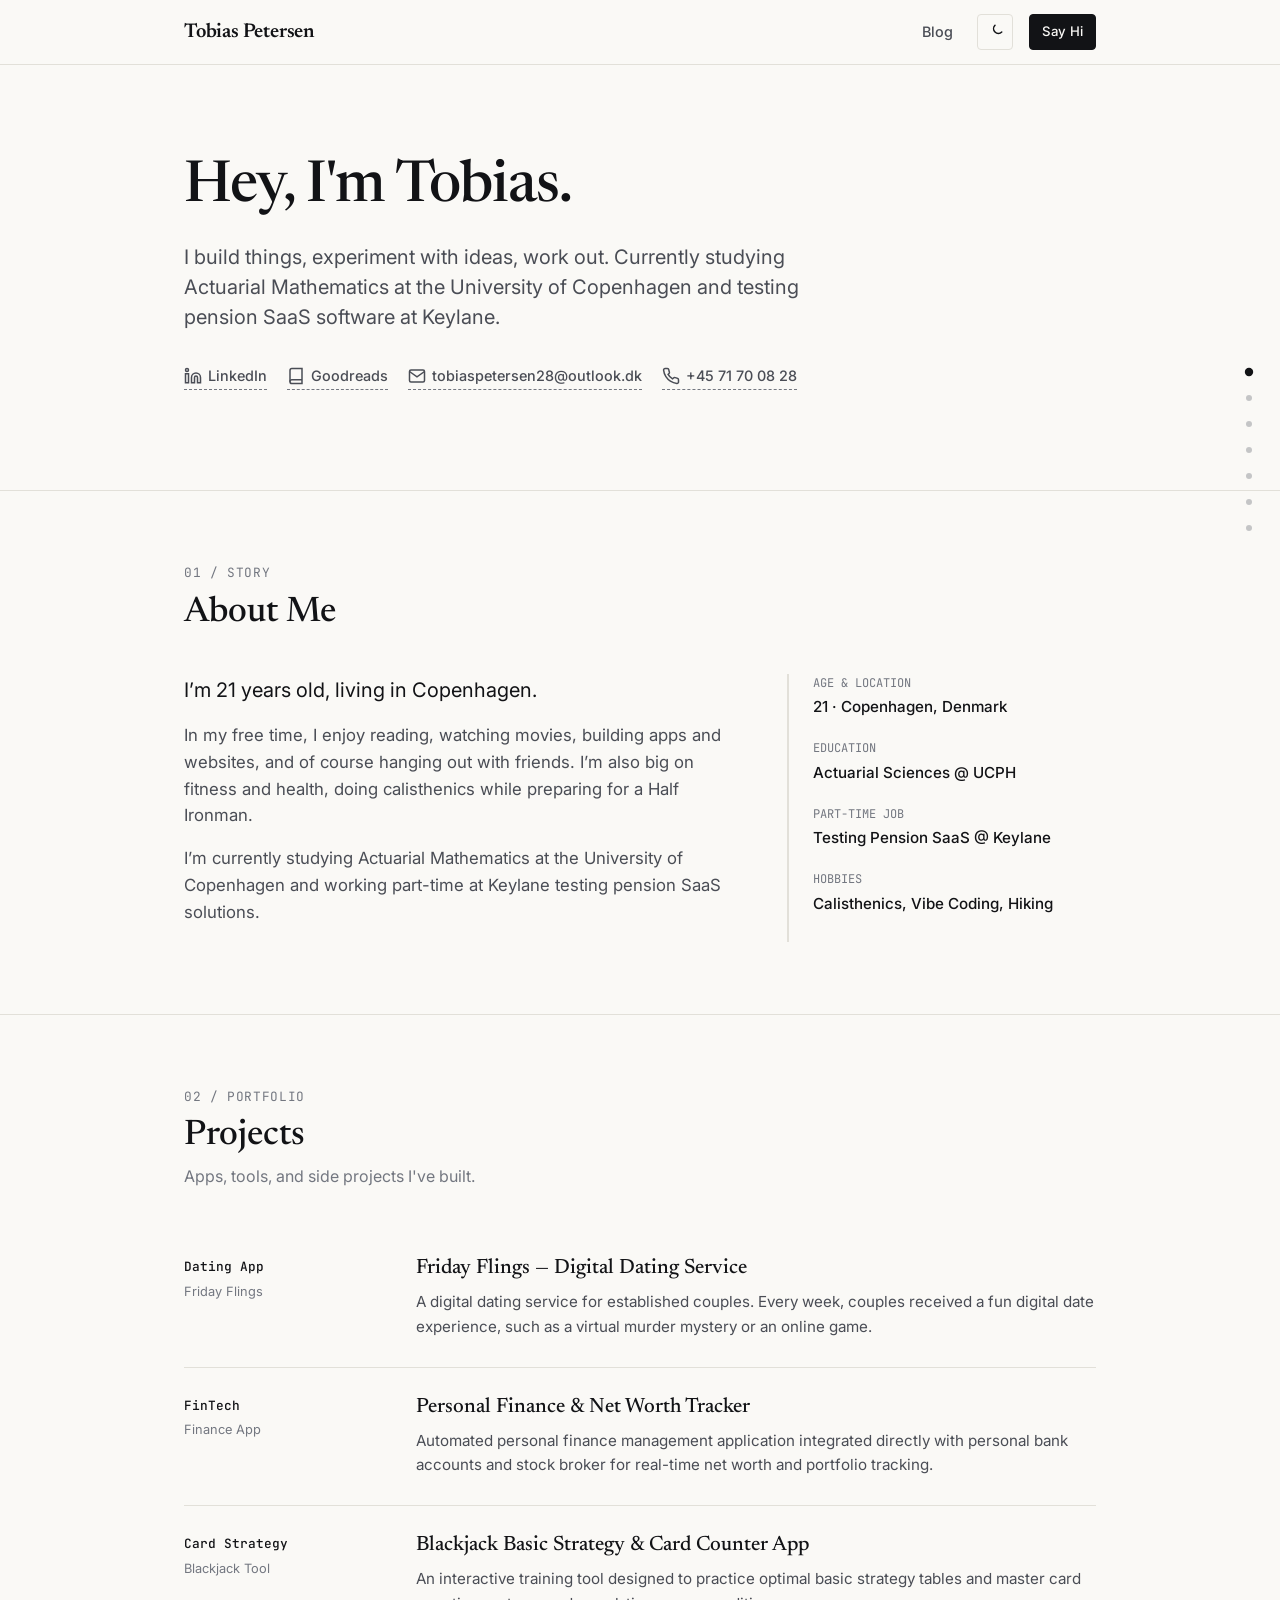
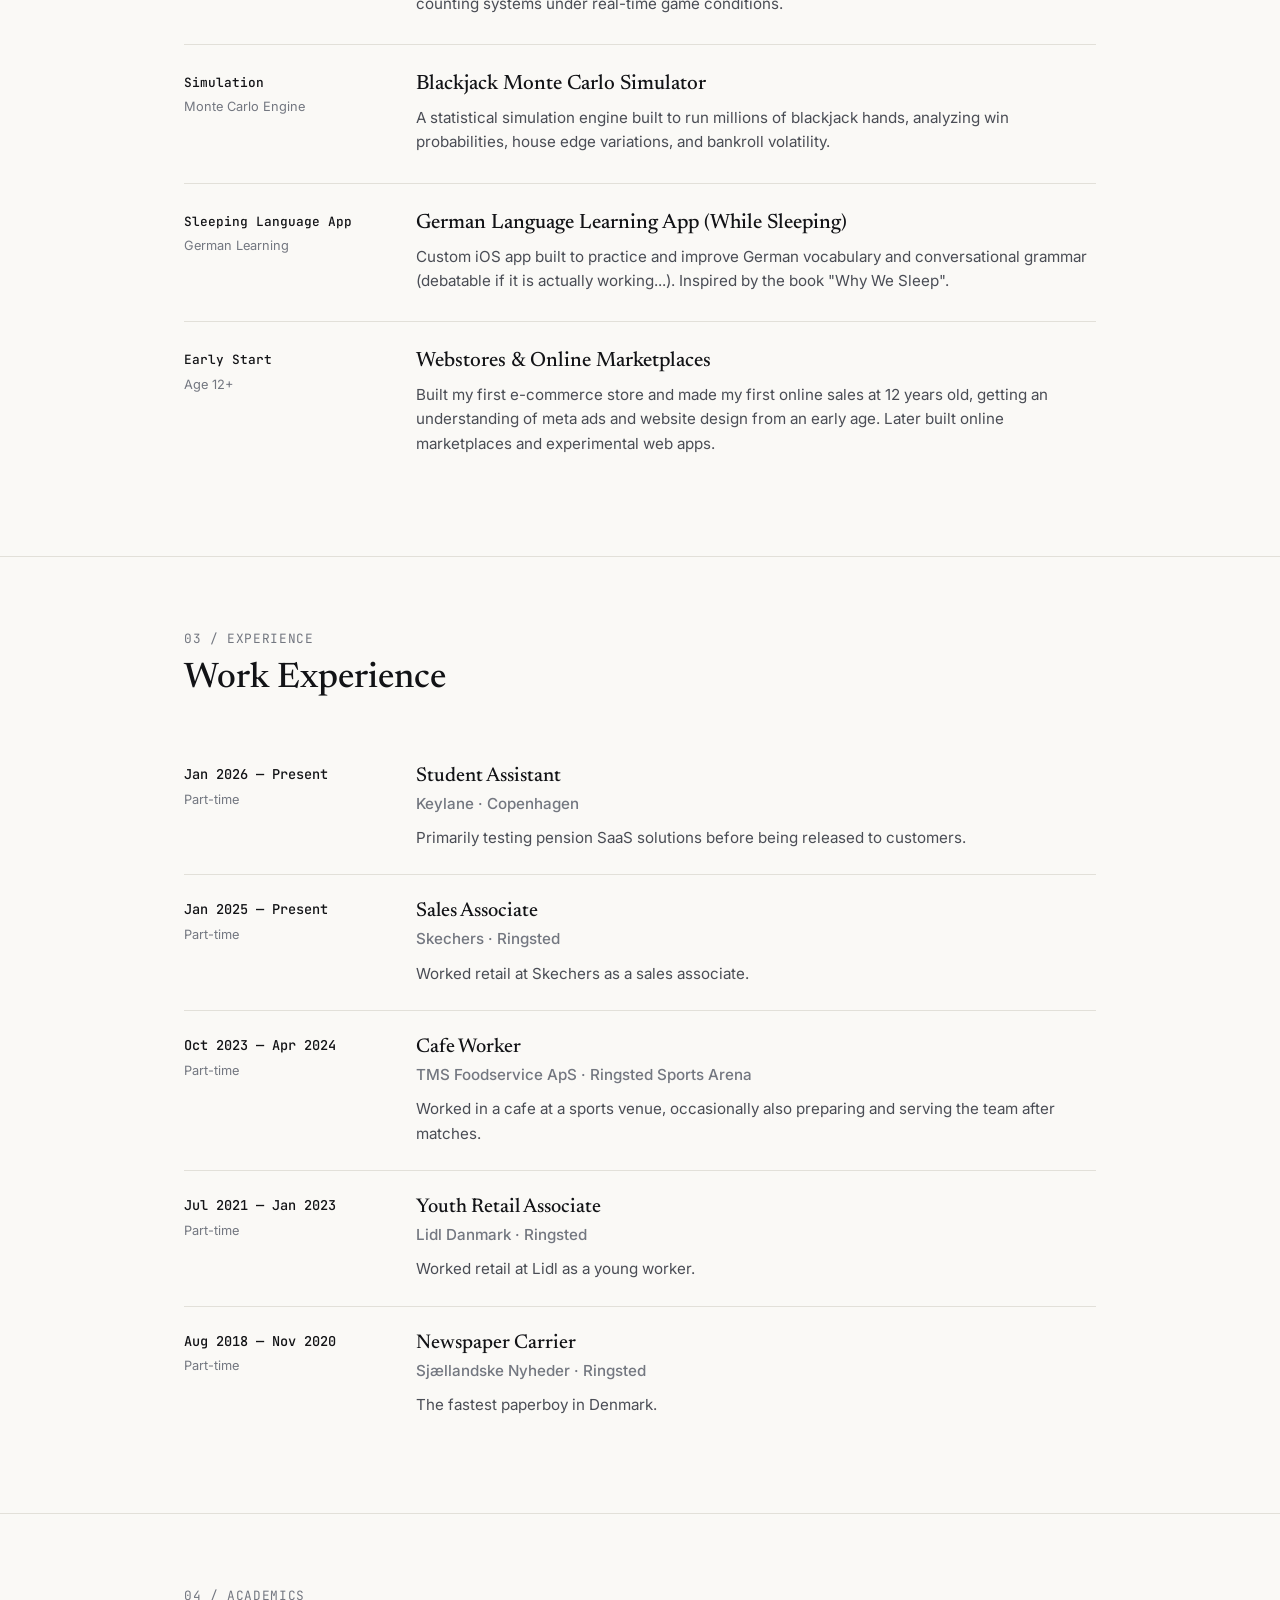
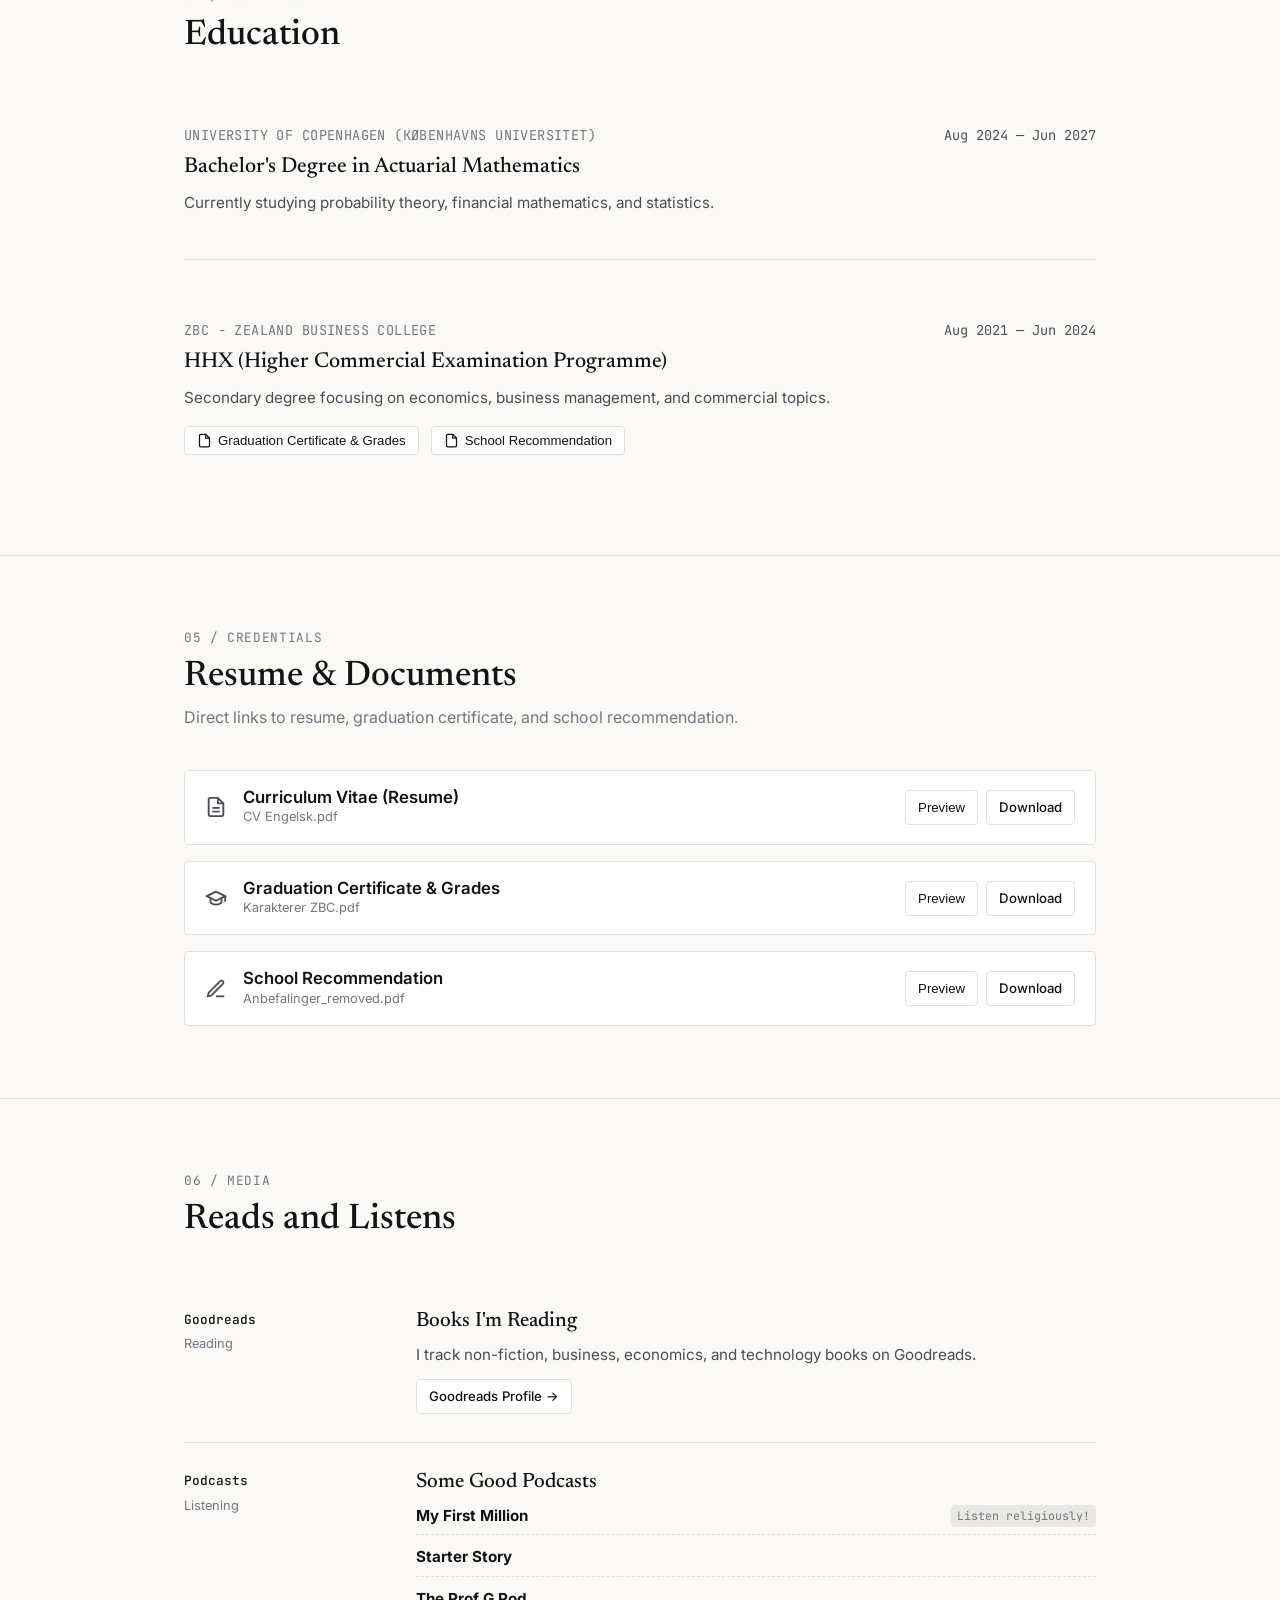
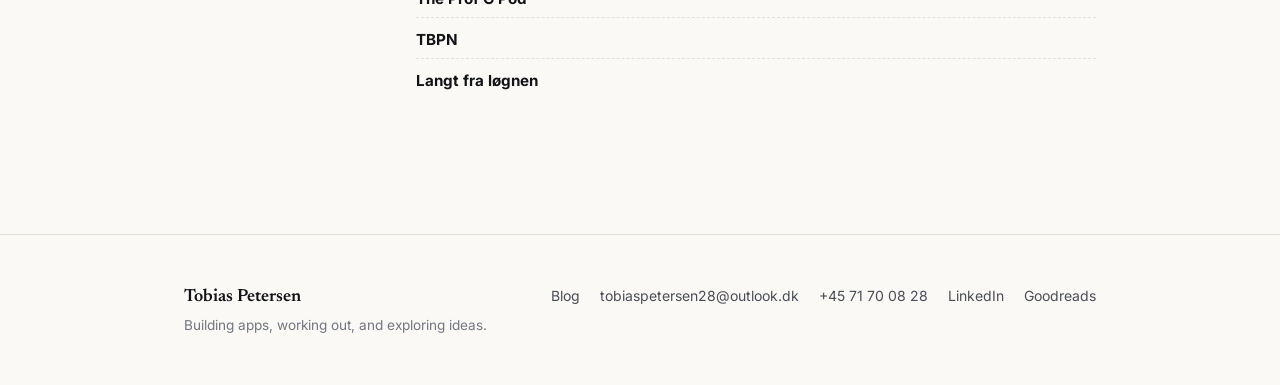
==== commit 1cf03faf: "Make Reads and Listens section 100% coherent with editorial rows, add native PDF tab view and object" ====
--- a/index.html
+++ b/index.html
@@ -24,7 +24,7 @@
         <a href="blog.html" class="nav-blog-link">Blog</a>
         <button id="theme-toggle" class="btn-theme-toggle" aria-label="Toggle theme">
           <svg class="sun-icon" xmlns="http://www.w3.org/2000/svg" width="18" height="18" viewBox="0 0 24 24" fill="none" stroke="currentColor" stroke-width="2" stroke-linecap="round" stroke-linejoin="round"><circle cx="12" cy="12" r="4"/><path d="M12 2v2"/><path d="M12 20v2"/><path d="m4.93 4.93 1.41 1.41"/><path d="m17.66 17.66 1.41 1.41"/><path d="M2 12h2"/><path d="M20 12h2"/><path d="m6.34 17.66-1.41 1.41"/><path d="m19.07 4.93-1.41 1.41"/></svg>
-          <svg class="moon-icon" xmlns="http://www.w3.org/2000/svg" width="18" height="18" viewBox="0 0 24 24" fill="none" stroke="currentColor" stroke-width="2" stroke-linecap="round" stroke-linejoin="round"><path d="M12 3a6 6 0 0 0 9 9 9 9 0 1 1-9-9Z"/></svg>
+          <svg class="moon-icon" xmlns="http://www.w3.org/2000/svg" width="18" height="18" viewBox="0 0 24 24" fill="none" stroke="currentColor" stroke-width="2" stroke-linecap="round" stroke-linejoin="round"><path d="M12 3a6 6 0 0 0 9 9 9 0 1 1-9-9Z"/></svg>
         </button>
         <a href="mailto:tobiaspetersen28@outlook.dk" class="btn btn-primary btn-sm">Say Hi</a>
       </div>
@@ -362,7 +362,7 @@
             </div>
             <div class="doc-actions">
               <button onclick="openDocumentModal('resume')" class="btn btn-secondary btn-sm">Preview</button>
-              <a href="documents/CV%20Engelsk.pdf" target="_blank" download class="btn btn-outline btn-sm">Download</a>
+              <a href="documents/CV%20Engelsk.pdf" target="_blank" download="CV_Engelsk_Tobias_Petersen.pdf" class="btn btn-outline btn-sm">Download</a>
             </div>
           </div>
 
@@ -376,7 +376,7 @@
             </div>
             <div class="doc-actions">
               <button onclick="openDocumentModal('graduation-certificate')" class="btn btn-secondary btn-sm">Preview</button>
-              <a href="documents/Karakterer%20ZBC.pdf" target="_blank" download class="btn btn-outline btn-sm">Download</a>
+              <a href="documents/Karakterer%20ZBC.pdf" target="_blank" download="Karakterer_ZBC_Tobias_Petersen.pdf" class="btn btn-outline btn-sm">Download</a>
             </div>
           </div>
 
@@ -390,50 +390,56 @@
             </div>
             <div class="doc-actions">
               <button onclick="openDocumentModal('school-recommendation')" class="btn btn-secondary btn-sm">Preview</button>
-              <a href="documents/Anbefalinger_removed.pdf" target="_blank" download class="btn btn-outline btn-sm">Download</a>
-            </div>
-          </div>
-
-        </div>
-      </div>
-    </section>
-
-    <!-- Reads & Listens Section (Pretty Side-by-Side Cards) -->
+              <a href="documents/Anbefalinger_removed.pdf" target="_blank" download="Anbefalinger_Tobias_Petersen.pdf" class="btn btn-outline btn-sm">Download</a>
+            </div>
+          </div>
+
+        </div>
+      </div>
+    </section>
+
+    <!-- Reads & Listens Section (100% Coherent Editorial Rows) -->
     <section id="reads-listens" class="section border-top">
       <div class="container">
         <div class="section-header">
-          <span class="section-label">06 / Reading &amp; Listening</span>
+          <span class="section-label">06 / Media</span>
           <h2 class="section-title">Reads and Listens</h2>
         </div>
 
-        <div class="reads-listens-grid">
+        <div class="projects-list">
           
-          <div class="media-card">
-            <div class="media-card-header">
-              <svg width="20" height="20" viewBox="0 0 24 24" fill="none" stroke="currentColor" stroke-width="2"><path d="M4 19.5A2.5 2.5 0 0 1 6.5 17H20"/><path d="M6.5 2H20v20H6.5A2.5 2.5 0 0 1 4 19.5v-15A2.5 2.5 0 0 1 6.5 2z"/></svg>
-              <h3 class="media-card-title">Books I'm Reading</h3>
-            </div>
-            <p class="media-card-desc">
-              I track non-fiction, business, economics, and technology books on Goodreads.
-            </p>
-            <a href="https://www.goodreads.com/user/show/187168328-tobias-petersen" target="_blank" rel="noopener" class="btn btn-secondary btn-sm media-btn">
-              Goodreads Profile &rarr;
-            </a>
-          </div>
-
-          <div class="media-card">
-            <div class="media-card-header">
-              <svg width="20" height="20" viewBox="0 0 24 24" fill="none" stroke="currentColor" stroke-width="2"><path d="M12 1a3 3 0 0 0-3 3v8a3 3 0 0 0 6 0V4a3 3 0 0 0-3-3z"/><path d="M19 10v2a7 7 0 0 1-14 0v-2"/><line x1="12" y1="19" x2="12" y2="23"/><line x1="8" y1="23" x2="16" y2="23"/></svg>
-              <h3 class="media-card-title">Some Good Podcasts</h3>
-            </div>
-            <ul class="podcasts-clean-list">
-              <li><strong>My First Million</strong> <span class="badge-tag">Listen religiously!</span></li>
-              <li><strong>Starter Story</strong></li>
-              <li><strong>The Prof G Pod</strong></li>
-              <li><strong>TBPN</strong></li>
-              <li><strong>Langt fra løgnen</strong></li>
-            </ul>
-          </div>
+          <article class="project-row">
+            <div class="project-meta">
+              <span class="project-tag">Goodreads</span>
+              <span class="project-year">Reading</span>
+            </div>
+            <div class="project-body">
+              <h3 class="project-title">Books I'm Reading</h3>
+              <p class="project-desc" style="margin-bottom: 12px;">
+                I track non-fiction, business, economics, and technology books on Goodreads.
+              </p>
+              <a href="https://www.goodreads.com/user/show/187168328-tobias-petersen" target="_blank" rel="noopener" class="btn btn-secondary btn-sm">
+                Goodreads Profile &rarr;
+              </a>
+            </div>
+          </article>
+
+          <article class="project-row">
+            <div class="project-meta">
+              <span class="project-tag">Podcasts</span>
+              <span class="project-year">Listening</span>
+            </div>
+            <div class="project-body">
+              <h3 class="project-title">Some Good Podcasts</h3>
+              <ul class="podcasts-clean-list">
+                <li><strong>My First Million</strong> <span class="badge-tag">Listen religiously!</span></li>
+                <li><strong>Starter Story</strong></li>
+                <li><strong>The Prof G Pod</strong></li>
+                <li><strong>TBPN</strong></li>
+                <li><strong>Langt fra løgnen</strong></li>
+              </ul>
+            </div>
+          </article>
 
         </div>
       </div>
@@ -472,6 +478,7 @@
         </div>
       </div>
       <div class="modal-footer">
+        <a id="modal-open-tab-btn" href="#" target="_blank" class="btn btn-outline btn-sm">Open in New Tab &nearr;</a>
         <a id="modal-download-btn" href="#" download class="btn btn-primary btn-sm">Download PDF</a>
         <button onclick="closeDocumentModal()" class="btn btn-secondary btn-sm">Close</button>
       </div>
